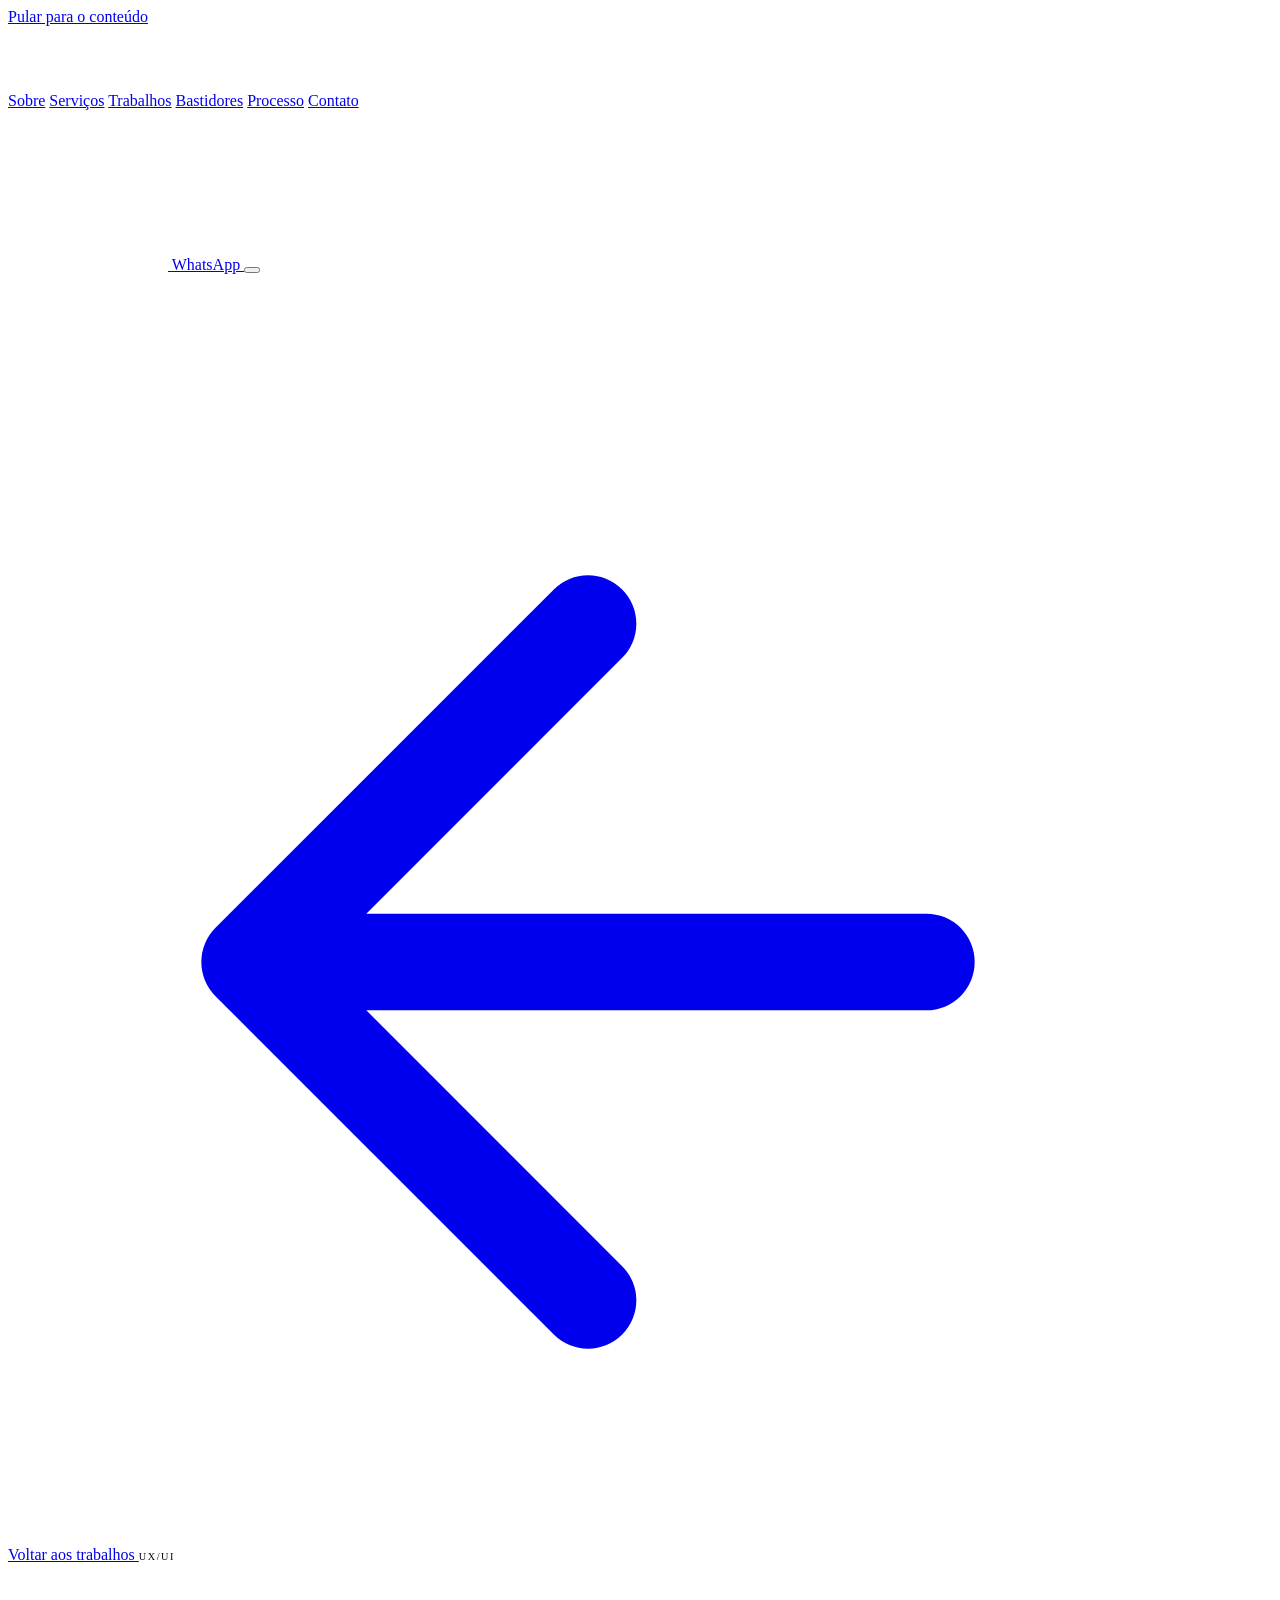
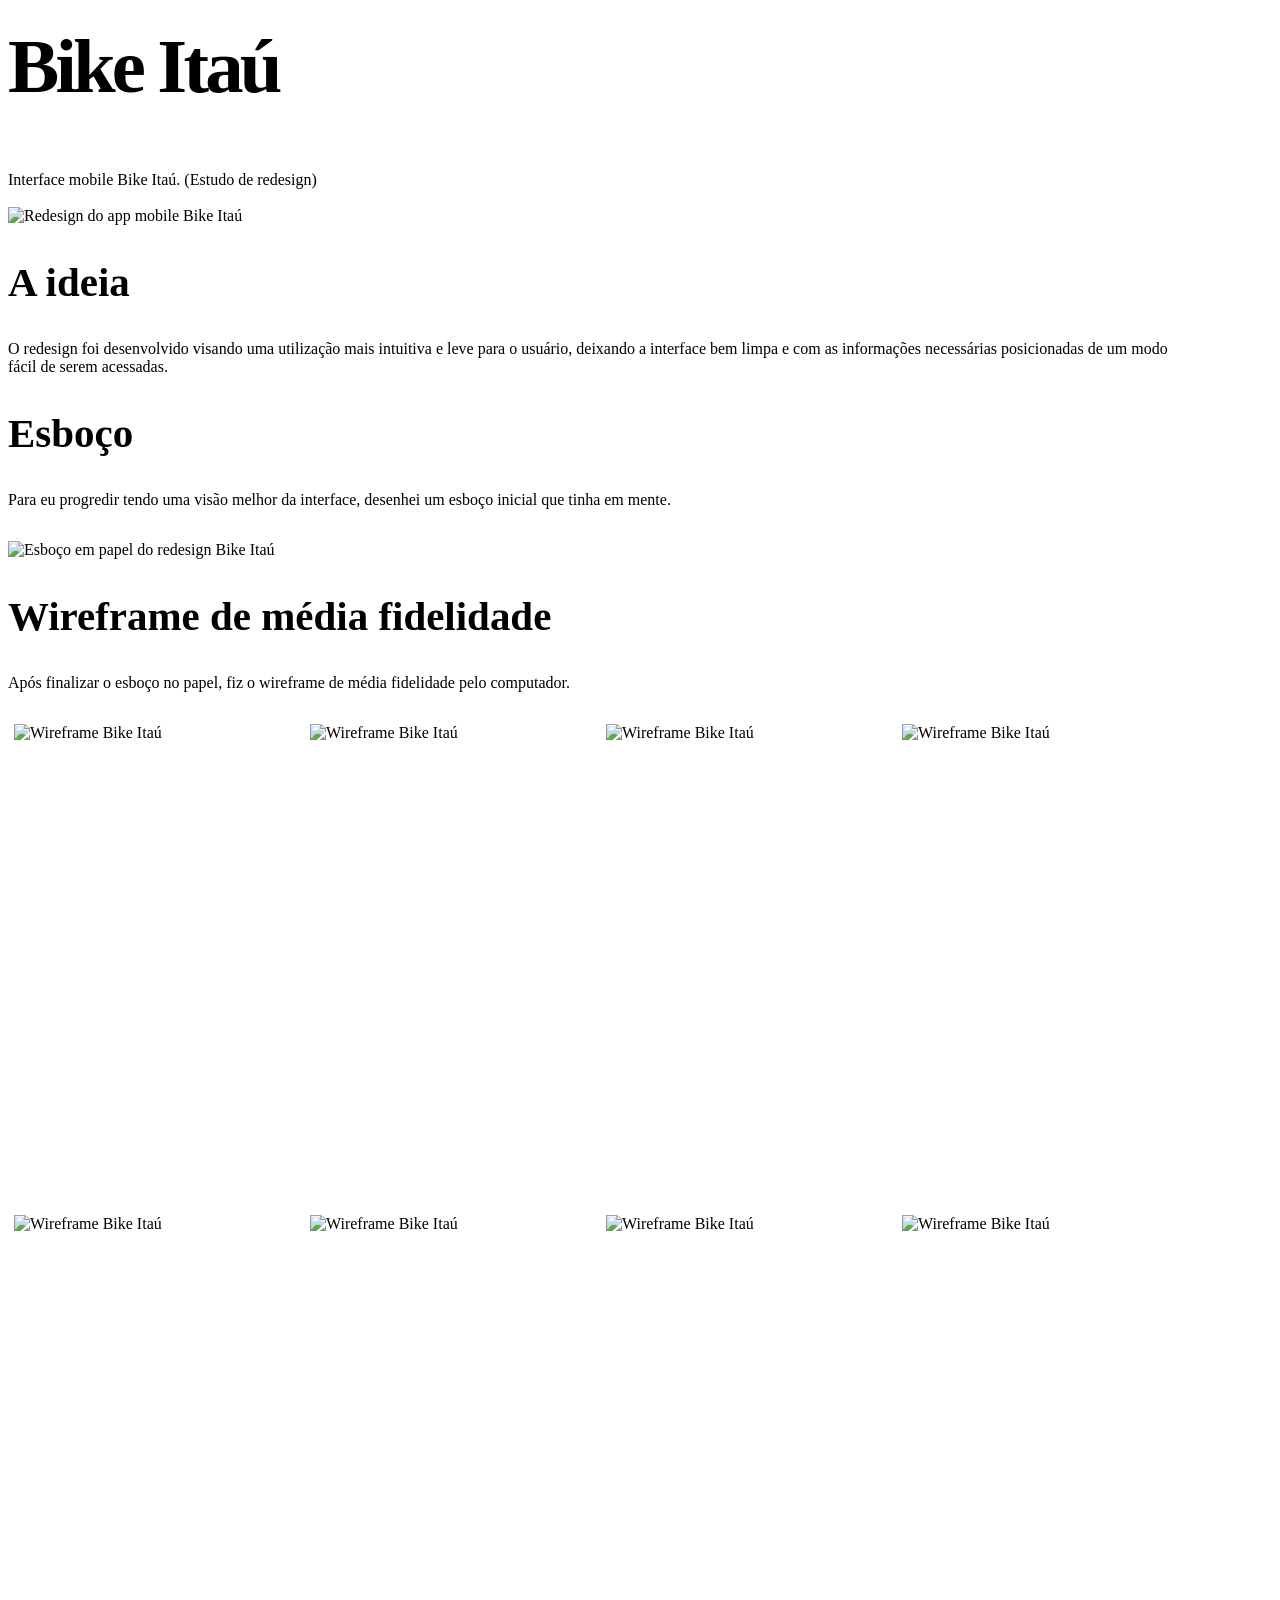
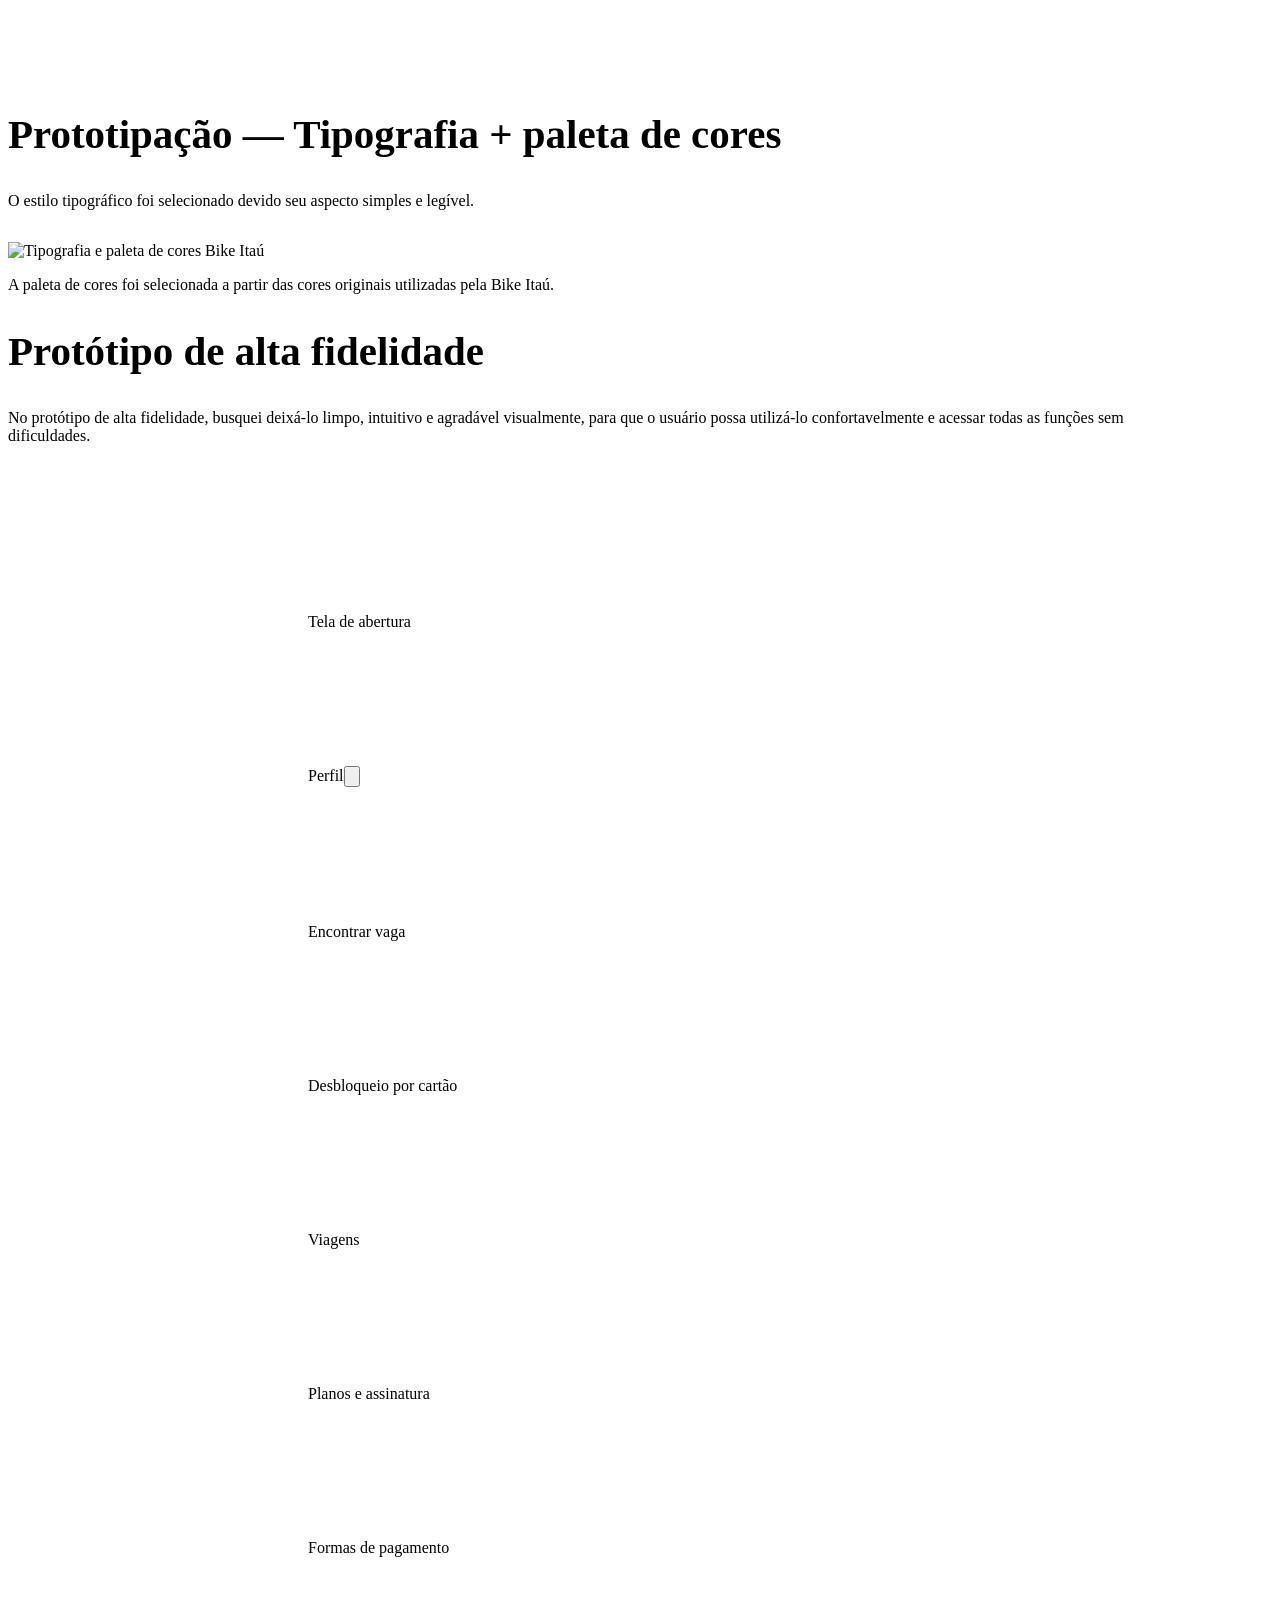
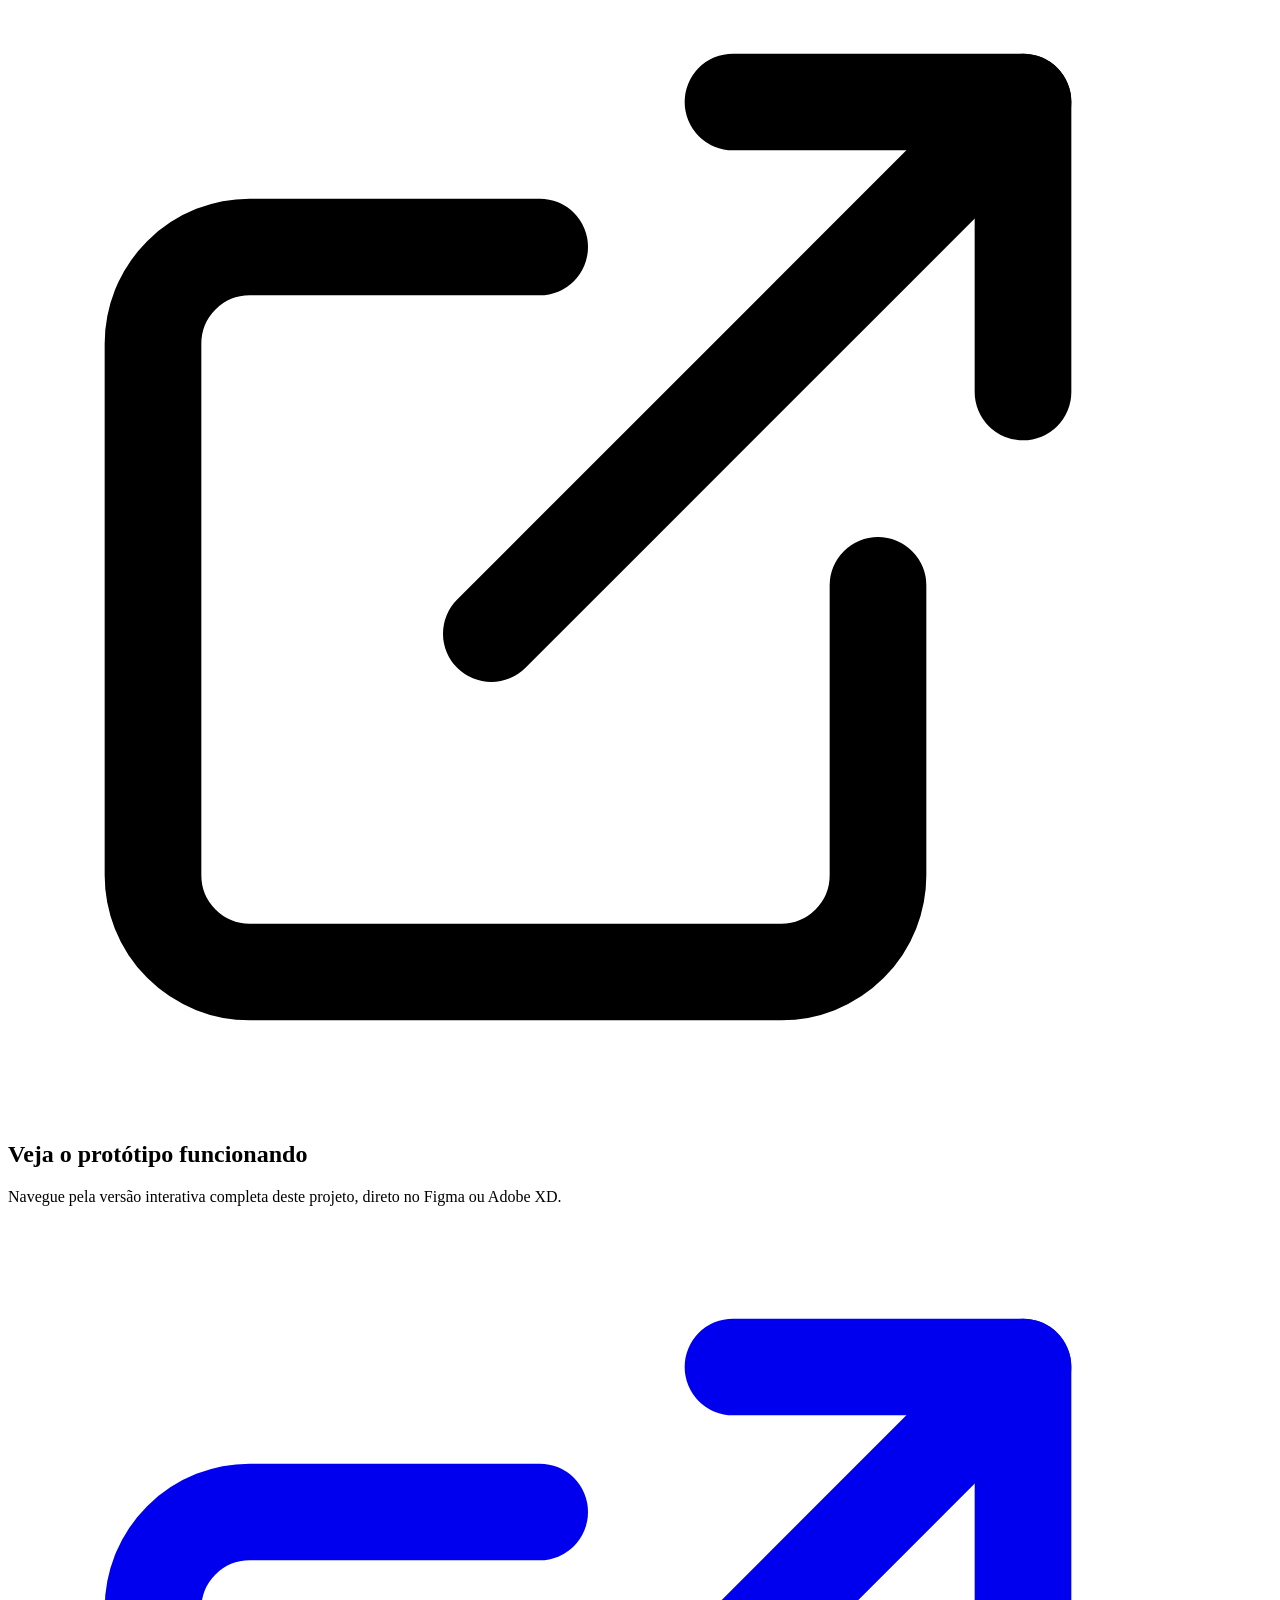
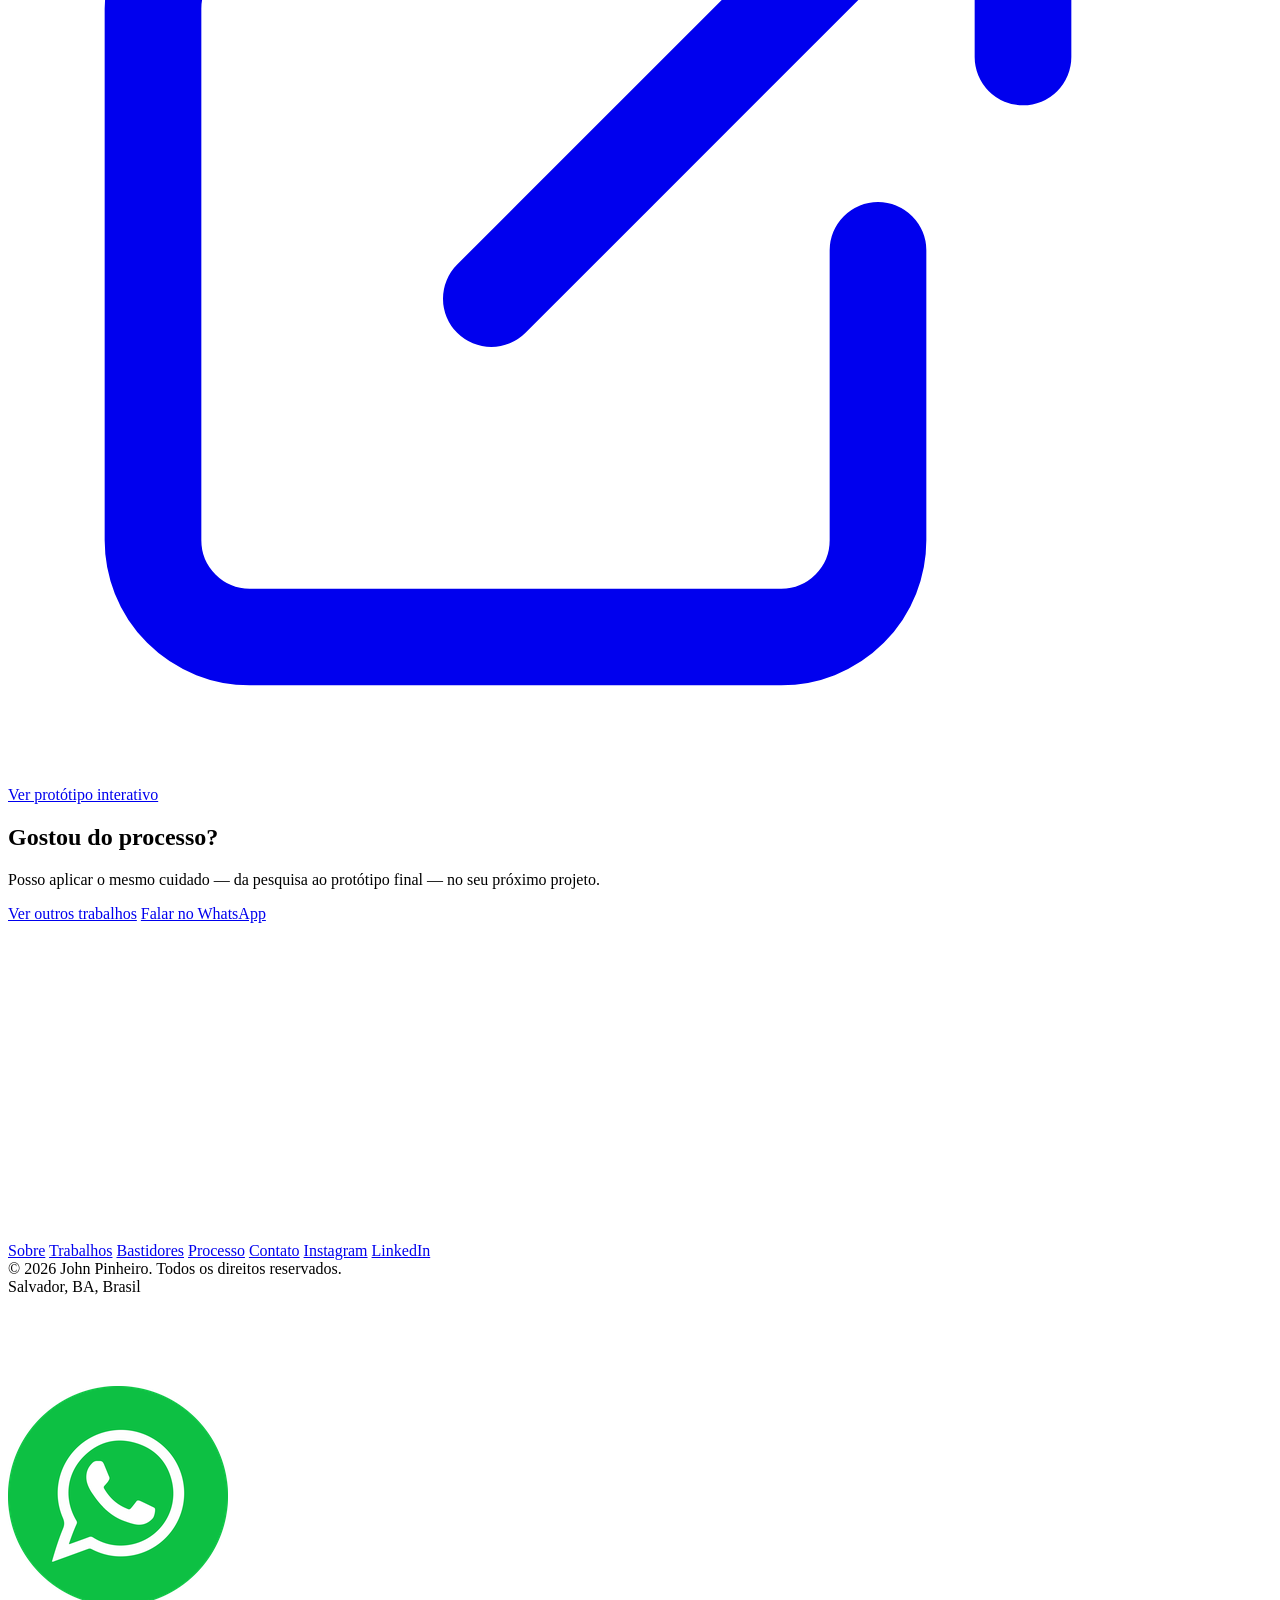
==== projeto-bike-itau.html @ 53f1850d "Add files via upload" ====
<!DOCTYPE html>
<html lang="pt-BR">
<head>
<meta charset="UTF-8">
<meta name="viewport" content="width=device-width, initial-scale=1.0">
<meta name="theme-color" content="#000000">
<meta property="og:type" content="website">
<meta property="og:title" content="Bike Itaú — UX/UI | John Pinheiro">
<meta property="og:description" content="Interface mobile Bike Itaú. (Estudo de redesign)">
<meta property="og:image" content="https://static.wixstatic.com/media/3dc6ee_1e9dd74d102c4e62beee2645c2a3139a~mv2.png/v1/fill/w_640,h_640,al_c,q_90,enc_avif,quality_auto/pfp.png">
<meta property="og:url" content="https://www.johnpinheiro3d.com">
<meta name="twitter:card" content="summary_large_image">
<link rel="icon" type="image/png" href="[data-uri]">
<link rel="preconnect" href="https://fonts.googleapis.com">
<link rel="preconnect" href="https://fonts.gstatic.com" crossorigin>
<link href="https://fonts.googleapis.com/css2?family=Bricolage+Grotesque:opsz,wdth,wght@12..96,75..100,400..800&family=Space+Grotesk:wght@400;500;600;700&family=Instrument+Sans:wght@400..700&display=swap" rel="stylesheet">
<link rel="stylesheet" href="assets/case.css?v=6">
<link rel="stylesheet" href="refinement.css?v=1">
</head>
<body>
<a href="#main" class="skip-link">Pular para o conteúdo</a>

<header class="nav">
  <a href="index.html#inicio" class="nav__logo"><img class="nav__logo-img" src="[data-uri]" alt="John Pinheiro — 3D Designer"></a>
  <nav class="nav__links" aria-label="Navegação principal">
    <a href="index.html#sobre">Sobre</a>
    <a href="index.html#areas">Serviços</a>
    <a href="index.html#trabalhos">Trabalhos</a>
    <a href="index.html#bastidores">Bastidores</a>
<a href="index.html#processo">Processo</a>
    <a href="index.html#contato">Contato</a>
  </nav>
  <a class="nav__cta" href="https://api.whatsapp.com/send?phone=5571992747560" target="_blank" rel="noopener">
    <img class="nav__cta-icon" src="[data-uri]" alt="" aria-hidden="true">
    WhatsApp
  </a>
  <button class="nav__burger" id="burgerBtn" aria-label="Abrir menu" aria-expanded="false" aria-controls="mobileMenu">
    <span></span><span></span><span></span>
  </button>
</header>

<div class="mobile-menu" id="mobileMenu">
  <a href="index.html#sobre">Sobre</a>
  <a href="index.html#areas">Serviços</a>
  <a href="index.html#trabalhos">Trabalhos</a>
  <a href="index.html#bastidores">Bastidores</a>
<a href="index.html#processo">Processo</a>
  <a href="index.html#contato">Contato</a>
  <a class="btn btn--solid" href="https://api.whatsapp.com/send?phone=5571992747560" target="_blank" rel="noopener">Falar no WhatsApp</a>
</div>

<main id="main">
  <section class="case-hero">
    <a href="index.html#trabalhos" class="case-back">
      <svg viewBox="0 0 24 24" fill="none" stroke="currentColor" stroke-width="2" stroke-linecap="round" stroke-linejoin="round"><path d="M19 12H5M12 19l-7-7 7-7"/></svg>
      Voltar aos trabalhos
    </a>
    <span class="work-card__tag case-hero__tag">UX/UI</span>
    <h1>Bike Itaú</h1>
    <p class="case-lead">Interface mobile Bike Itaú. (Estudo de redesign)</p>
  </section>

  <div class="case-cover">
    <img src="https://static.wixstatic.com/media/3dc6ee_deae2dc35204454c85a74a308a6a6218~mv2.png/v1/fill/w_980,h_745,al_c,q_90,usm_0.66_1.00_0.01,enc_avif,quality_auto/download%20(30).png" alt="Redesign do app mobile Bike Itaú" loading="eager">
  </div>

  <section class="case-block">
    <div class="case-block__inner"><h2>A ideia</h2><p>O redesign foi desenvolvido visando uma utilização mais intuitiva e leve para o usuário, deixando a interface bem limpa e com as informações necessárias posicionadas de um modo fácil de serem acessadas.</p></div>
  </section>
  <section class="case-block">
    <div class="case-block__inner"><h2>Esboço</h2><p>Para eu progredir tendo uma visão melhor da interface, desenhei um esboço inicial que tinha em mente.</p></div>
    <div class="case-block__media" style="max-width:560px;"><img src="https://static.wixstatic.com/media/3dc6ee_1e4ad526e4864ce19d0c6b3f49003202~mv2.png/v1/fill/w_980,h_888,al_c,q_90,usm_0.66_1.00_0.01,enc_avif,quality_auto/download%20(31).png" width="980" height="888" alt="Esboço em papel do redesign Bike Itaú" loading="lazy"></div>
  </section>
  <section class="case-block">
    <div class="case-block__inner"><h2>Wireframe de média fidelidade</h2><p>Após finalizar o esboço no papel, fiz o wireframe de média fidelidade pelo computador.</p></div>
    <div class="case-row case-row--portrait case-row--h300"><img src="https://static.wixstatic.com/media/3dc6ee_9406995a30b546caa4fa566e530b64be~mv2.png/v1/fill/w_375,h_667,al_c,q_85,enc_avif,quality_auto/download%20(32).png" width="375" height="667" alt="Wireframe Bike Itaú" loading="lazy"><img src="https://static.wixstatic.com/media/3dc6ee_4c77fd4ec7454978b1827fe544098f0b~mv2.png/v1/fill/w_375,h_667,al_c,q_85,enc_avif,quality_auto/download%20(33).png" width="375" height="667" alt="Wireframe Bike Itaú" loading="lazy"><img src="https://static.wixstatic.com/media/3dc6ee_dcac30dbc8c849ec8eb09b246634b969~mv2.png/v1/fill/w_375,h_667,al_c,q_85,enc_avif,quality_auto/download%20(34).png" width="375" height="667" alt="Wireframe Bike Itaú" loading="lazy"><img src="https://static.wixstatic.com/media/3dc6ee_a6092f99eefd4e7ebf86909dbf32a6cc~mv2.png/v1/fill/w_375,h_667,al_c,q_85,enc_avif,quality_auto/download%20(35).png" width="375" height="667" alt="Wireframe Bike Itaú" loading="lazy"></div>
    <div class="case-row case-row--portrait case-row--h300"><img src="https://static.wixstatic.com/media/3dc6ee_875555e3fc4c401cbda39a458e4483b1~mv2.png/v1/fill/w_375,h_667,al_c,q_85,enc_avif,quality_auto/download%20(36).png" width="375" height="667" alt="Wireframe Bike Itaú" loading="lazy"><img src="https://static.wixstatic.com/media/3dc6ee_3bc86f374be94b5e82257f44fd116883~mv2.png/v1/fill/w_375,h_667,al_c,q_85,enc_avif,quality_auto/download%20(37).png" width="375" height="667" alt="Wireframe Bike Itaú" loading="lazy"><img src="https://static.wixstatic.com/media/3dc6ee_f17f96f4667b497787b6fde532f4bebd~mv2.png/v1/fill/w_375,h_667,al_c,q_85,enc_avif,quality_auto/download%20(38).png" width="375" height="667" alt="Wireframe Bike Itaú" loading="lazy"><img src="https://static.wixstatic.com/media/3dc6ee_6fe43e3ba3b0401bbe645b6611ebef46~mv2.png/v1/fill/w_375,h_667,al_c,q_85,enc_avif,quality_auto/download%20(39).png" width="375" height="667" alt="Wireframe Bike Itaú" loading="lazy"></div>
  </section>
  <section class="case-block">
    <div class="case-block__inner"><h2>Prototipação — Tipografia + paleta de cores</h2><p>O estilo tipográfico foi selecionado devido seu aspecto simples e legível.</p></div>
    <div class="case-block__media" style="max-width:460px;"><img src="https://static.wixstatic.com/media/3dc6ee_a6d5f562fcf3413584764d2af7f02957~mv2.png/v1/fill/w_980,h_1535,al_c,q_90,usm_0.66_1.00_0.01,enc_avif,quality_auto/Grupo%204.png" width="980" height="1535" alt="Tipografia e paleta de cores Bike Itaú" loading="lazy"></div>
    <div class="case-block__inner"><p>A paleta de cores foi selecionada a partir das cores originais utilizadas pela Bike Itaú.</p></div>
  </section>
  <section class="case-block">
    <div class="case-block__inner"><h2>Protótipo de alta fidelidade</h2><p>No protótipo de alta fidelidade, busquei deixá-lo limpo, intuitivo e agradável visualmente, para que o usuário possa utilizá-lo confortavelmente e acessar todas as funções sem dificuldades.</p></div>
    <div class="case-video-grid"><div class="case-video-item case-video-item--portrait"><video autoplay muted loop playsinline preload="none" poster="media/bike-abertura.jpg" aria-label="Tela de abertura"><source src="media/bike-abertura.mp4" type="video/mp4"></video><span class="case-video-label">Tela de abertura</span></div><div class="case-video-item case-video-item--portrait"><video data-som="1" autoplay muted loop playsinline preload="none" poster="media/bike-perfil.jpg" aria-label="Perfil"><source src="media/bike-perfil.mp4" type="video/mp4"></video><span class="case-video-label">Perfil</span></div><div class="case-video-item case-video-item--portrait"><video autoplay muted loop playsinline preload="none" poster="media/bike-vaga.jpg" aria-label="Encontrar vaga"><source src="media/bike-vaga.mp4" type="video/mp4"></video><span class="case-video-label">Encontrar vaga</span></div><div class="case-video-item case-video-item--portrait"><video autoplay muted loop playsinline preload="none" poster="media/bike-cartao.jpg" aria-label="Desbloqueio por cartão"><source src="media/bike-cartao.mp4" type="video/mp4"></video><span class="case-video-label">Desbloqueio por cartão</span></div><div class="case-video-item case-video-item--portrait"><video autoplay muted loop playsinline preload="none" poster="media/bike-viagens.jpg" aria-label="Viagens"><source src="media/bike-viagens.mp4" type="video/mp4"></video><span class="case-video-label">Viagens</span></div><div class="case-video-item case-video-item--portrait"><video autoplay muted loop playsinline preload="none" poster="media/bike-planos.jpg" aria-label="Planos e assinatura"><source src="media/bike-planos.mp4" type="video/mp4"></video><span class="case-video-label">Planos e assinatura</span></div><div class="case-video-item case-video-item--portrait"><video autoplay muted loop playsinline preload="none" poster="media/bike-pagamentos.jpg" aria-label="Formas de pagamento"><source src="media/bike-pagamentos.mp4" type="video/mp4"></video><span class="case-video-label">Formas de pagamento</span></div></div>
  </section>

  <section class="case-proto">
    <div class="case-proto__icon"><svg viewBox="0 0 24 24" fill="none" stroke="currentColor" stroke-width="2" stroke-linecap="round" stroke-linejoin="round"><path d="M18 13v6a2 2 0 0 1-2 2H5a2 2 0 0 1-2-2V8a2 2 0 0 1 2-2h6"/><path d="M15 3h6v6"/><path d="M10 14L21 3"/></svg></div>
    <h2>Veja o protótipo funcionando</h2>
    <p>Navegue pela versão interativa completa deste projeto, direto no Figma ou Adobe XD.</p>
    <div class="case-proto__actions">
      <a href="https://www.figma.com/proto/QrysMi9fBiObQGDfzUCJ4x/Untitled?page-id=0%3A1&node-id=2%3A76&viewport=241%2C48%2C0.29&scaling=min-zoom&starting-point-node-id=2%3A1061" target="_blank" rel="noopener" class="btn btn--solid btn--lg"><svg viewBox="0 0 24 24" fill="none" stroke="currentColor" stroke-width="2" stroke-linecap="round" stroke-linejoin="round"><path d="M18 13v6a2 2 0 0 1-2 2H5a2 2 0 0 1-2-2V8a2 2 0 0 1 2-2h6"/><path d="M15 3h6v6"/><path d="M10 14L21 3"/></svg>Ver protótipo interativo</a>
    </div>
  </section>

  <section class="case-cta">
    <h2>Gostou do processo?</h2>
    <p>Posso aplicar o mesmo cuidado — da pesquisa ao protótipo final — no seu próximo projeto.</p>
    <div class="case-cta__actions">
      <a href="index.html#trabalhos" class="btn btn--outline">Ver outros trabalhos</a>
      <a href="https://api.whatsapp.com/send?phone=5571992747560" target="_blank" rel="noopener" class="btn btn--solid">Falar no WhatsApp</a>
    </div>
  </section>
</main>

<footer class="footer">
  <div class="footer__brand"><img class="footer__brand-logo" src="[data-uri]" alt="John Pinheiro — 3D Designer"></div>
  <nav class="footer__links" aria-label="Navegação do rodapé">
    <a href="index.html#sobre">Sobre</a>
    <a href="index.html#trabalhos">Trabalhos</a>
    <a href="index.html#bastidores">Bastidores</a>
<a href="index.html#processo">Processo</a>
    <a href="index.html#contato">Contato</a>
    <a href="https://www.instagram.com/johnpinheiro3d" target="_blank" rel="noopener">Instagram</a>
    <a href="https://www.linkedin.com/in/j%C3%B4natascorreia" target="_blank" rel="noopener">LinkedIn</a>
  </nav>
  <div class="footer__meta">© 2026 John Pinheiro. Todos os direitos reservados.<br>Salvador, BA, Brasil</div>
</footer>

<a class="wa-float" href="https://api.whatsapp.com/send?phone=5571992747560" target="_blank" rel="noopener" aria-label="Falar no WhatsApp">
  <img class="wa-float-img" src="[data-uri]" alt="WhatsApp">
</a>

<script>
  const burger = document.getElementById('burgerBtn');
  const mobileMenu = document.getElementById('mobileMenu');
  burger.addEventListener('click', () => {
    const isOpen = mobileMenu.classList.toggle('open');
    burger.classList.toggle('open', isOpen);
    burger.setAttribute('aria-expanded', isOpen);
    document.body.style.overflow = isOpen ? 'hidden' : '';
  });
  mobileMenu.querySelectorAll('a').forEach(a => a.addEventListener('click', () => {
    mobileMenu.classList.remove('open');
    burger.classList.remove('open');
    document.body.style.overflow = '';
  }));

  /* toca so o que esta na tela: 22 videos simultaneos derrubam o browser */
  (function(){
    const vids = document.querySelectorAll('.case-video-grid video[autoplay]');
    if (!vids.length || !('IntersectionObserver' in window)) return;
    const io = new IntersectionObserver((entries) => {
      entries.forEach(e => {
        const v = e.target;
        if (e.isIntersecting) { v.play().catch(()=>{}); }
        else if (!v.paused) { v.pause(); }
      });
    }, { rootMargin: '200px 0px' });
    vids.forEach(v => { v.pause(); io.observe(v); });
  })();

  /* som: um clipe por vez. O autoplay obriga o mudo, entao o som
     depende de um clique — e so aparece nos clipes que tem trilha. */
  (function(){
    const ON  = '<svg viewBox="0 0 24 24" fill="none" stroke="currentColor" stroke-width="2" stroke-linecap="round" stroke-linejoin="round"><path d="M11 5 6 9H2v6h4l5 4V5z"/><path d="M15.5 8.5a5 5 0 0 1 0 7"/><path d="M19 5a9 9 0 0 1 0 14"/></svg>';
    const OFF = '<svg viewBox="0 0 24 24" fill="none" stroke="currentColor" stroke-width="2" stroke-linecap="round" stroke-linejoin="round"><path d="M11 5 6 9H2v6h4l5 4V5z"/><path d="m23 9-6 6M17 9l6 6"/></svg>';
    const botoes = [];
    document.querySelectorAll('.case-video-grid video[data-som]').forEach(v => {
      const label = v.closest('.case-video-item')?.querySelector('.case-video-label');
      if (!label) return;
      const b = document.createElement('button');
      b.type = 'button'; b.className = 'case-sound'; b.innerHTML = OFF;
      b.setAttribute('aria-pressed', 'false');
      b.setAttribute('aria-label', 'Ativar o som deste clipe');
      b.addEventListener('click', () => {
        const ligar = v.muted;
        botoes.forEach(({b: ob, v: ov}) => {
          ov.muted = true;
          ob.innerHTML = OFF; ob.setAttribute('aria-pressed','false');
          ob.setAttribute('aria-label','Ativar o som deste clipe');
        });
        if (ligar) {
          v.muted = false;
          v.play().catch(() => { v.muted = true; });
          b.innerHTML = ON; b.setAttribute('aria-pressed','true');
          b.setAttribute('aria-label','Desativar o som deste clipe');
        }
      });
      label.appendChild(b);
      botoes.push({b, v});
    });
  })();
</script>
</body>
</html>
---- refinement.css ----
/* Gallery direction: generous media, quiet chrome, original palette and order. */
:root {
  --pad: clamp(22px, 5vw, 80px);
  --band: clamp(80px, 9vw, 144px);
  --haze: #aaa29c;
  --haze-2: #97908a;
  --line: rgba(237,231,224,.13);
  --line-2: rgba(237,231,224,.24);
  --mono: 'Space Grotesk', 'Segoe UI', sans-serif;
}
html { scrollbar-gutter: stable; }
body { overflow-x: clip; }
main, section, .wrap, .work-card, .case-block, .case-video-item { min-width: 0; }
h1, h2, h3, h4 { font-variation-settings: 'wdth' 100; text-wrap: balance; }
section[id] { scroll-margin-top: 96px; }
.wrap, .footer { max-width: 1440px; }
.nav { min-height: 86px; padding-block: 18px; }
.nav__links { gap: clamp(18px, 2.1vw, 32px); }
.nav__logo-img { height: 44px; }
.btn { min-height: 50px; justify-content: center; }
.eyebrow, .section-head .eyebrow { color: var(--ax-select); font-size: .7rem; letter-spacing: .18em; }
.eyebrow::before { width: 24px; }
.section-head { max-width: 780px; gap: 20px; }
.section-head h2, .about__body h2 { font-size: clamp(2.1rem, 4.2vw, 3.8rem); line-height: 1.07; letter-spacing: -.045em; }
.section-head p:not(.eyebrow) { max-width: 58ch; }
.hero { padding-block: clamp(48px, 6vw, 90px) clamp(72px, 8vw, 120px); }
.hero__inner { grid-template-columns: minmax(0, 1fr) minmax(0, 1.08fr); gap: clamp(32px, 5vw, 80px); }
.hero__copy { gap: 30px; }
.hero__title { font-size: clamp(3.1rem, 6.3vw, 6rem); line-height: .98; letter-spacing: -.055em; }
.hero__sub { font-size: clamp(1rem, 1.25vw, 1.125rem); line-height: 1.75; max-width: 45ch; }
.hero__meta:empty { display: none; }
.hero__floor { opacity: .22; height: 45%; }
.vp { width: 100%; max-width: none; border-color: var(--line); border-radius: 16px; }
.vp__bar { background: #100e10; padding: 12px 16px; }
.vp__stage { background: #000; }
.vp__stage video { object-fit: contain; }
.vp__foot { flex-wrap: wrap; padding: 14px 18px; font-size: .68rem; }
.about__grid { grid-template-columns: minmax(0,.75fr) minmax(0,1.25fr); align-items: center; gap: clamp(40px, 8vw, 120px); }
.about__photo { width: 100%; max-width: 400px; }
.about__photo::before { inset: 10px -10px -10px 10px; border-radius: 12px; background: var(--ax-select); opacity: .45; }
.about__photo::after { display: none; }
.about__photo img { aspect-ratio: 4/5; border-color: var(--line); }
.about__body { gap: 24px; }
.about__body p { max-width: 62ch; }
.about__lead { font-size: 1.25rem; }
.areas__grid { gap: 0; border-top: 1px solid var(--line-2); }
.area { border: 0; border-right: 1px solid var(--line); border-radius: 0; padding: 30px 26px; gap: 16px; min-height: 280px; }
.area:first-child { padding-left: 0; }
.area:last-child { border-right: 0; }
.area h3 { font-size: 1.5rem; letter-spacing: -.035em; }
.area p { line-height: 1.7; }
.area__go { margin-top: auto; padding-top: 12px; color: var(--ax-select); }
.area:hover { transform: none; background: rgba(194,102,255,.035); }
.work__head { gap: 32px; }
.work__filters { gap: 8px; }
.filter-pill { min-height: 44px; padding: 10px 16px; }
.filter-pill.active, .filter-pill[data-filter="all"].active { background: var(--ax-select); border-color: var(--ax-select); color: #171013; }
.filter-pill.active::before { background: #171013; box-shadow: none; }
.work__note { margin-top: 28px; max-width: 76ch; }
.work__grid { grid-template-columns: repeat(6, minmax(0,1fr)); gap: 42px 24px; margin-top: 40px; }
.work-card { grid-column: span 2; border-radius: 0; overflow: visible; background: transparent; }
.work-card__img { width: 100%; border-radius: 10px; background: #0c0b0c; border: 1px solid var(--line); aspect-ratio: 1; }
.work-card__img img { object-fit: contain; }
.work-card[data-cat="3d"] .work-card__img { aspect-ratio: 4/5; background: #000; }
.work-card:nth-child(-n+2) { grid-column: span 3; }
.work-card:nth-child(-n+2) .work-card__img { aspect-ratio: 4/3; }
.work-card[data-cat="uxui"], .work-card[data-cat="identidade"] { grid-column: span 3; }
.work-card[data-cat="uxui"] .work-card__img { aspect-ratio: 16/10; }
.work-card[data-cat="uxui"]:nth-child(10) { grid-column: span 6; }
.work-card[data-cat="uxui"]:nth-child(10) .work-card__img { aspect-ratio: 2/1; }
.work-card[data-cat="identidade"] .work-card__img { aspect-ratio: 3/2; }
.work-card__body { position: relative; padding: 18px 36px 0 0; gap: 8px; }
.work-card__body::after { content: '↗'; position: absolute; right: 3px; top: 22px; color: var(--haze-2); font-size: 1.35rem; transition: color .2s; }
.work-card__body h3 { font-size: clamp(1.1rem, 1.6vw, 1.4rem); line-height: 1.2; font-weight: 600; letter-spacing: -.025em; }
.work-card__tag { font-size: .64rem; letter-spacing: .15em; }
.work-card:hover .work-card__img img { transform: scale(1.015); }
.work-card:hover .work-card__body::after { color: var(--ax-select); }
.work-card:focus-visible { outline-offset: 7px; }
.work-card .tick { display: none; }
.reels__grid { gap: 28px; }
.reel { border: 0; border-radius: 0; overflow: visible; }
.reel__stage { overflow: hidden; border-radius: 10px; border: 1px solid var(--line); }
.reel__stage img, .reel__stage video { object-fit: contain; }
.reel__body { padding: 20px 0 0; gap: 12px; }
.reel__body h3 { font-size: 1.3rem; font-weight: 600; }
.reel__body p { line-height: 1.65; }
.process-item { grid-template-columns: 72px 1fr; padding-block: 26px; }
.process-item h3 { font-size: 1.4rem; font-weight: 600; margin-bottom: 8px; }
.contact__inner h2 { font-size: clamp(2.6rem,6.5vw,5.8rem); max-width: 13ch; line-height: 1.03; }
.contact__grid { border-radius: 0; border-block: 1px solid var(--line); background: transparent; gap: 24px; }
.contact__item { padding: 26px 0; }
.footer { padding-bottom: 90px; }
.wa-float { width: 48px; height: 48px; right: 18px; bottom: 18px; }
/* Only the overlay scrolls if its content actually needs more vertical space. */
.lightbox { padding: clamp(12px,3vw,36px); overscroll-behavior: contain; }
.lightbox.open { align-items: flex-start; }
.lb { margin-block: auto; flex-shrink: 0; max-width: 1200px; border-radius: 14px; }
.lb__head { padding: 22px 26px; }
.lb__head > div { min-width: 0; }
.lb__close { width: 44px; height: 44px; }
.lb__stage { min-height: 0; height: clamp(220px,55dvh,680px); padding: 12px 62px; }
.lb__stage img, .lb__stage video { width: auto; height: auto; max-width: 100%; max-height: 100%; object-fit: contain; }
.lb__foot { align-items: flex-start; padding: 16px 22px; gap: 20px; }
.lb__thumbs { flex: 1; min-width: 0; display: flex; flex-wrap: wrap; overflow: visible; gap: 8px; padding: 0; }
.lb__thumbs button { width: 44px; height: 44px; }
.lb__thumbs img { object-fit: contain; }
.lb__counter { padding-top: 12px; }
/* Case studies: preserve every image in document order, without filmstrip scroll. */
.case-hero { max-width: 1160px; padding-top: clamp(48px,7vw,100px); gap: 22px; }
.case-hero h1 { font-size: clamp(2.7rem,6vw,5.6rem); line-height: 1.04; letter-spacing: -.05em; }
.case-cover { max-width: 1440px; margin-top: 18px; }
.case-block { max-width: 1160px; }
.case-block__inner { margin-bottom: 32px; }
.case-block__inner h2 { font-size: clamp(1.8rem,3.2vw,2.8rem); line-height: 1.15; }
.case-row { display: grid; grid-template-columns: repeat(auto-fit,minmax(min(100%,220px),1fr)); gap: 24px; align-items: start; overflow: visible; padding: 0; margin-bottom: 28px; }
.case-row img { width: 100%; max-width: 100%; height: auto; object-fit: contain; }
.case-row--portrait { grid-template-columns: repeat(auto-fit,minmax(min(100%,140px),1fr)); }
.case-row--portrait img { max-width: 260px; justify-self: center; }
.case-video-grid { grid-template-columns: repeat(auto-fit,minmax(min(100%,210px),1fr)); gap: 24px; }
.case-video-item video, .case-video-item--ondemand .case-video-stage video, .case-video-item--ondemand .case-video-stage img { object-fit: contain; }
.case-video-item video { height: auto; aspect-ratio: auto; max-height: 650px; }
.case-video-item--wide video { aspect-ratio: 16/9; }
.case-video-grid:has(> .case-video-item:only-child:not(.case-video-item--wide):not(.case-video-item--ondemand)) { grid-template-columns: minmax(0,320px); }
.case-proto, .case-cta { max-width: 1160px; }
.ia__scroll { overflow: visible; padding: 12px 0; }
.ia__inner { min-width: 0; }
.ia__branches { grid-template-columns: repeat(3,minmax(0,1fr)); gap: 28px 20px; }
.ia__branches::before, .ia__branches::after, .ia-branch::before { display: none; }
.ia-branch { border-top: 1px solid var(--line); padding-top: 18px; min-width: 0; }
.ia-node { font-size: .7rem; padding-inline: 12px; }
.mobile-menu { visibility: hidden; overflow-y: auto; }
.mobile-menu.open { visibility: visible; }
@media (min-width:901px) {
  .mobile-menu { display: none; }
}
@media (max-width:1100px) {
  .area:nth-child(2) { border-right: 0; }
  .area:nth-child(n+3) { border-top: 1px solid var(--line); }
  .areas__grid { grid-template-columns: repeat(2,minmax(0,1fr)); }
  .area:nth-child(3) { padding-left: 0; }
  .reels__grid { grid-template-columns: repeat(2,minmax(0,1fr)); }
  .reel:first-child { grid-column: 1/-1; }
}
@media (max-width:900px) {
  .nav { min-height: 76px; padding-block: 14px; }
  .hero__inner { grid-template-columns: 1fr; gap: 42px; }
  .hero__title { max-width: 12ch; font-size: clamp(3.4rem,9vw,5.5rem); }
  .hero__sub { max-width: 58ch; }
  .vp { max-width: 620px; justify-self: center; }
  .about__grid { grid-template-columns: minmax(0,.8fr) minmax(0,1.2fr); gap: 36px; }
  .about__body h2 { font-size: 2.4rem; }
  .work__grid { grid-template-columns: repeat(2,minmax(0,1fr)); gap: 32px 20px; }
  .work-card, .work-card:nth-child(-n+2), .work-card[data-cat="uxui"], .work-card[data-cat="identidade"], .work-card[data-cat="uxui"]:nth-child(10) { grid-column: auto; }
  .work-card[data-cat="uxui"]:nth-child(10) .work-card__img { aspect-ratio: 16/10; }
}
@media (max-width:600px) {
  .hero__copy { gap: 24px; }
  .hero__title { font-size: clamp(3rem,12vw,4.5rem); }
  .hero__actions { width: 100%; gap: 10px; }
  .hero__actions .btn { padding: 13px 19px; font-size: .9rem; }
  .vp__bar { padding: 8px 10px; gap: 4px; }
  .vp__mode { font-size: .58rem; padding: 5px 6px; }
  .vp__foot { padding: 12px; gap: 5px 10px; }
  .about__grid { grid-template-columns: 1fr; gap: 48px; }
  .about__photo { max-width: 320px; width: calc(100% - 10px); }
  .about__body h2 { font-size: clamp(2.1rem,8vw,2.8rem); }
  .areas__grid { grid-template-columns: 1fr; }
  .area, .area:first-child, .area:nth-child(3) { padding: 28px 0; border-right: 0; border-bottom: 1px solid var(--line); border-top: 0; min-height: 0; }
  .area__go { padding-top: 6px; }
  .work__grid { grid-template-columns: minmax(0,1fr); gap: 36px; }
  .work-card[data-cat="3d"] .work-card__img { aspect-ratio: 1; }
  .work-card[data-cat="uxui"] .work-card__img { aspect-ratio: 4/3; }
  .work-card__body h3 { font-size: 1.25rem; }
  .reels__grid { grid-template-columns: 1fr; gap: 38px; }
  .reel:first-child { grid-column: auto; }
  .process-item { grid-template-columns: 1fr; gap: 8px; }
  .contact__grid { gap: 0; }
  .contact__item { padding: 20px 0; }
  .lb__head { flex-direction: row; padding: 18px 16px; gap: 12px; }
  .lb__head h3 { font-size: 1.25rem; }
  .lb__stage { height: 42dvh; min-height: 210px; padding: 8px 42px; }
  .lb__nav { width: 36px; height: 36px; }
  .lb__nav--prev { left: 4px; } .lb__nav--next { right: 4px; }
  .lb__foot { padding: 14px 12px; gap: 10px; }
  .lb__thumbs { gap: 6px; }
  .case-row { grid-template-columns: 1fr; gap: 20px; }
  .case-row--portrait { grid-template-columns: repeat(2,minmax(0,1fr)); }
  .case-video-grid { grid-template-columns: repeat(2,minmax(0,1fr)); gap: 14px; }
  .case-video-label { font-size: .68rem; padding: 10px; flex-wrap: wrap; }
  .ia__branches { grid-template-columns: repeat(2,minmax(0,1fr)); gap: 24px 14px; }
}
@media (max-width:360px) {
  .hero__actions .btn { width: 100%; }
  .ia__branches { grid-template-columns: 1fr; }
}
@media (max-height:650px) {
  .mobile-menu { justify-content: flex-start; padding-top: 90px; }
  .mobile-menu a:not(.btn) { font-size: 1.35rem; padding-block: 4px; }
}
@media (prefers-reduced-motion: reduce) {
  .work-card:hover .work-card__img img { transform: none; }
}
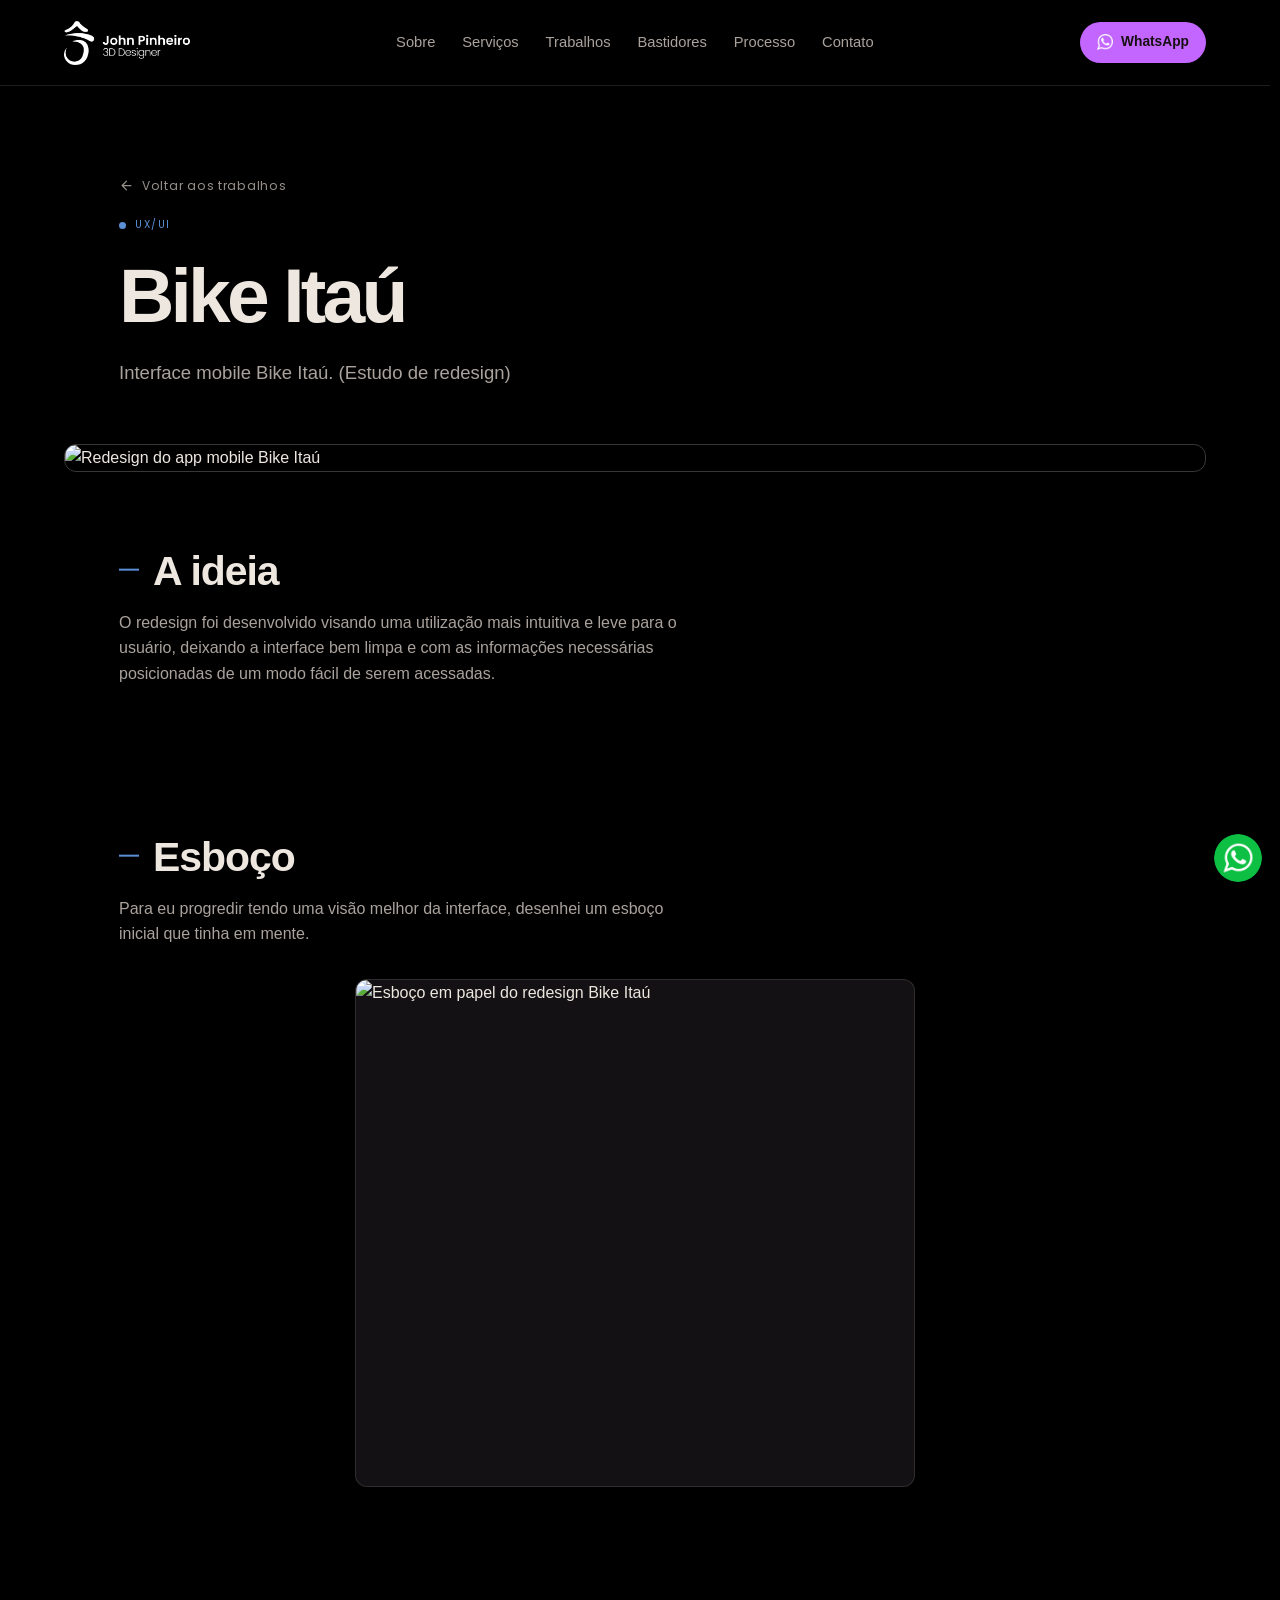
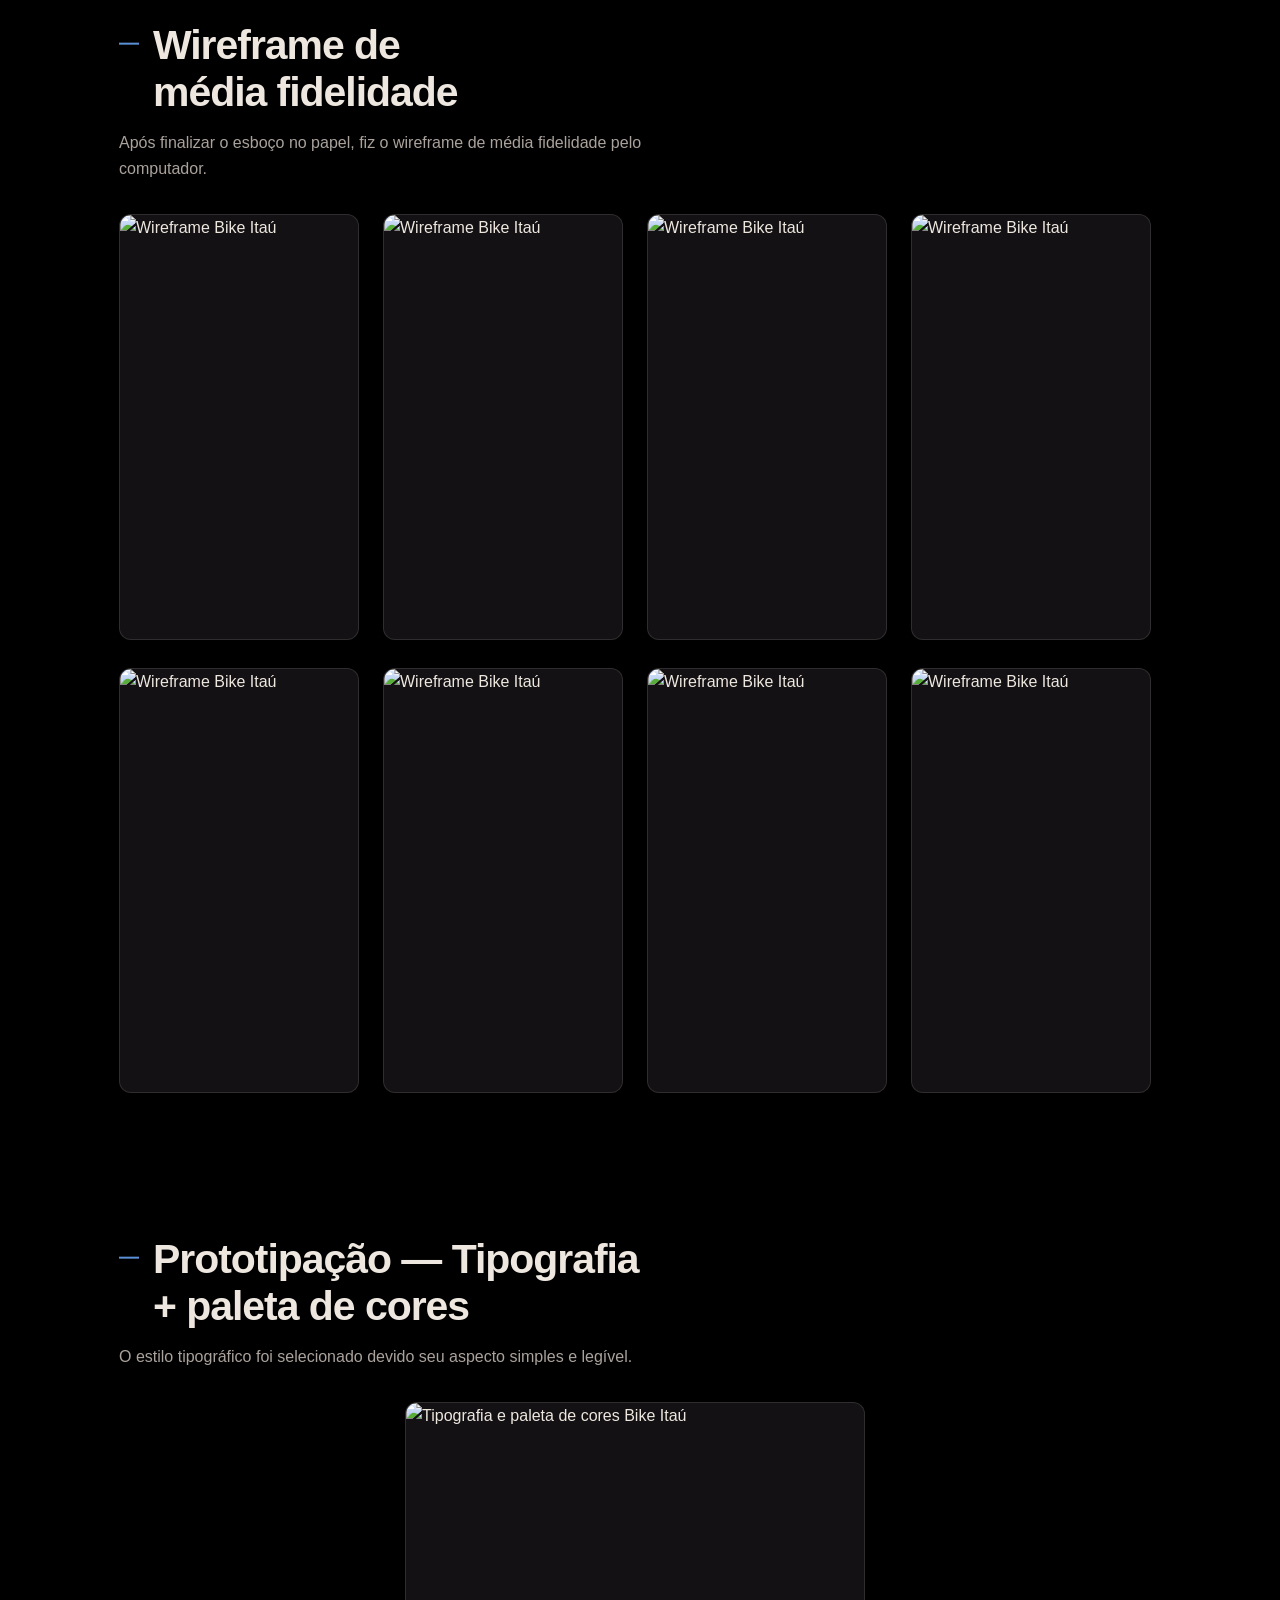
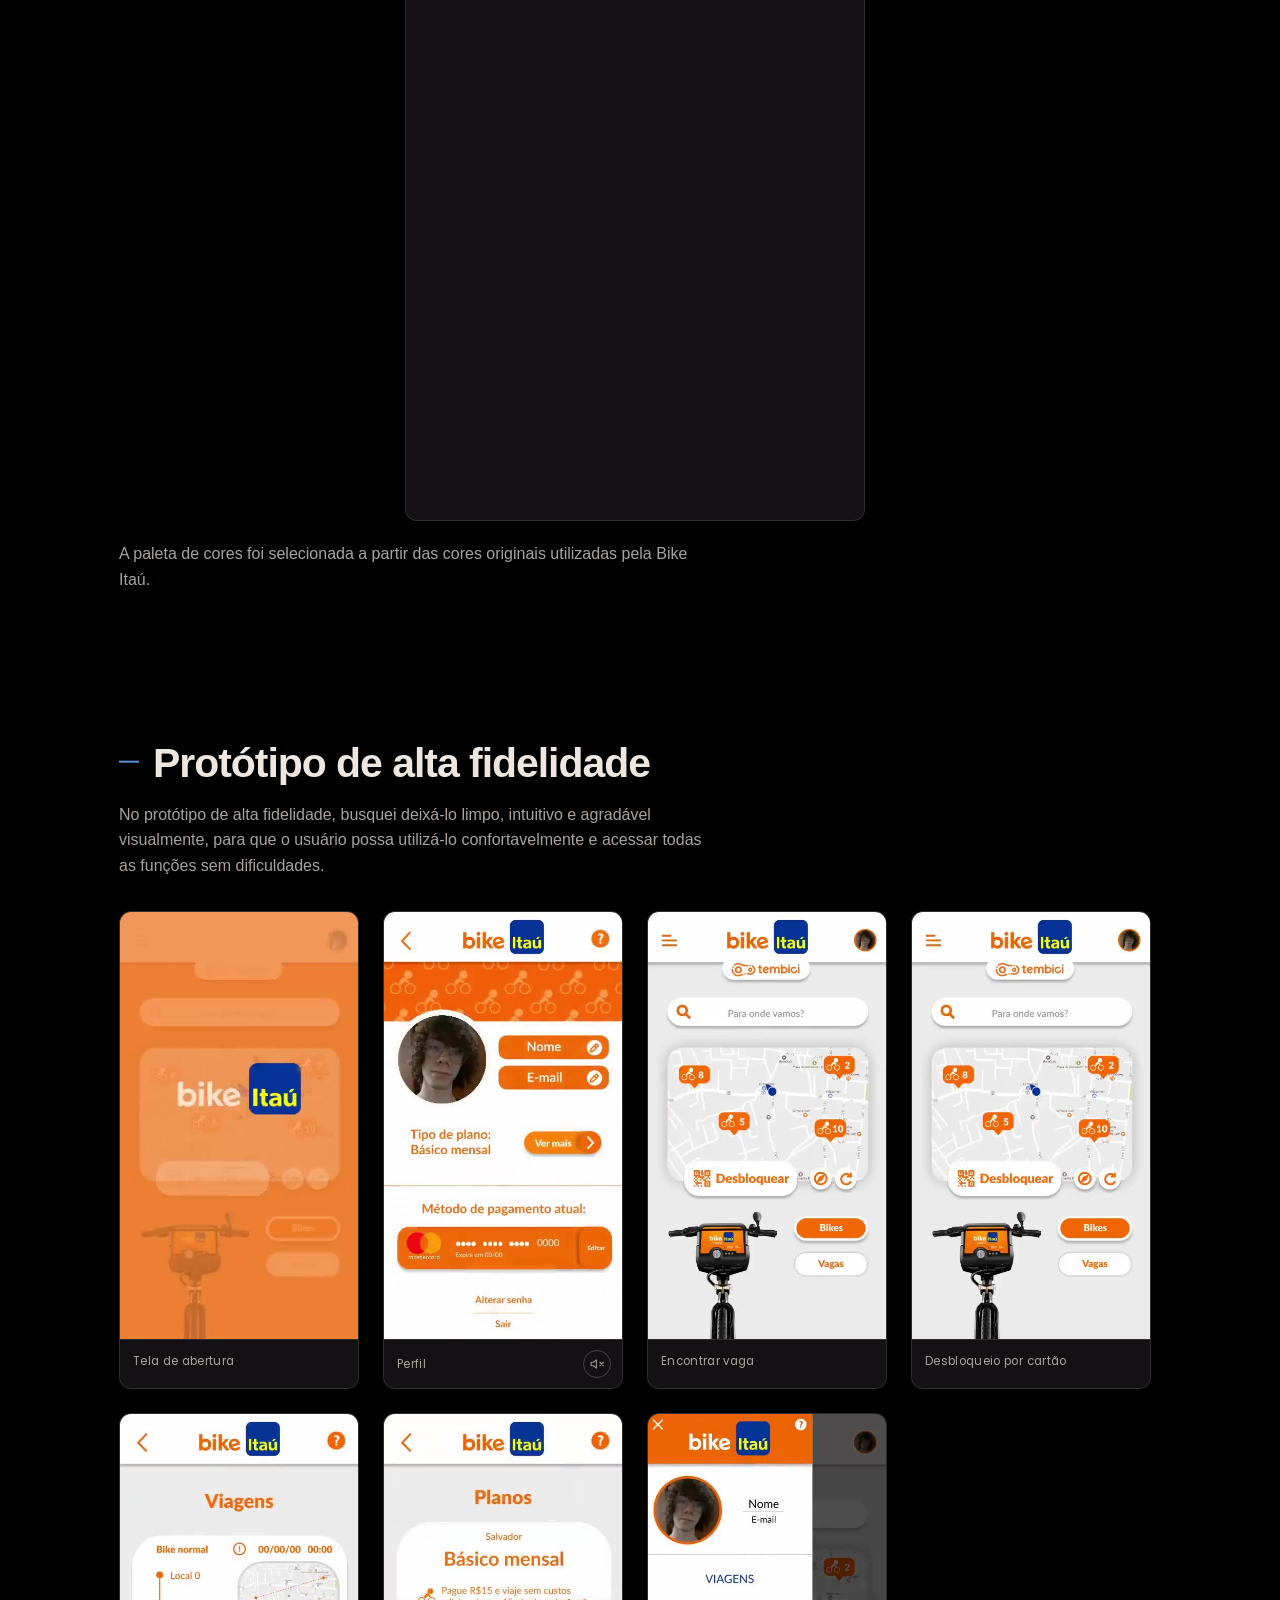
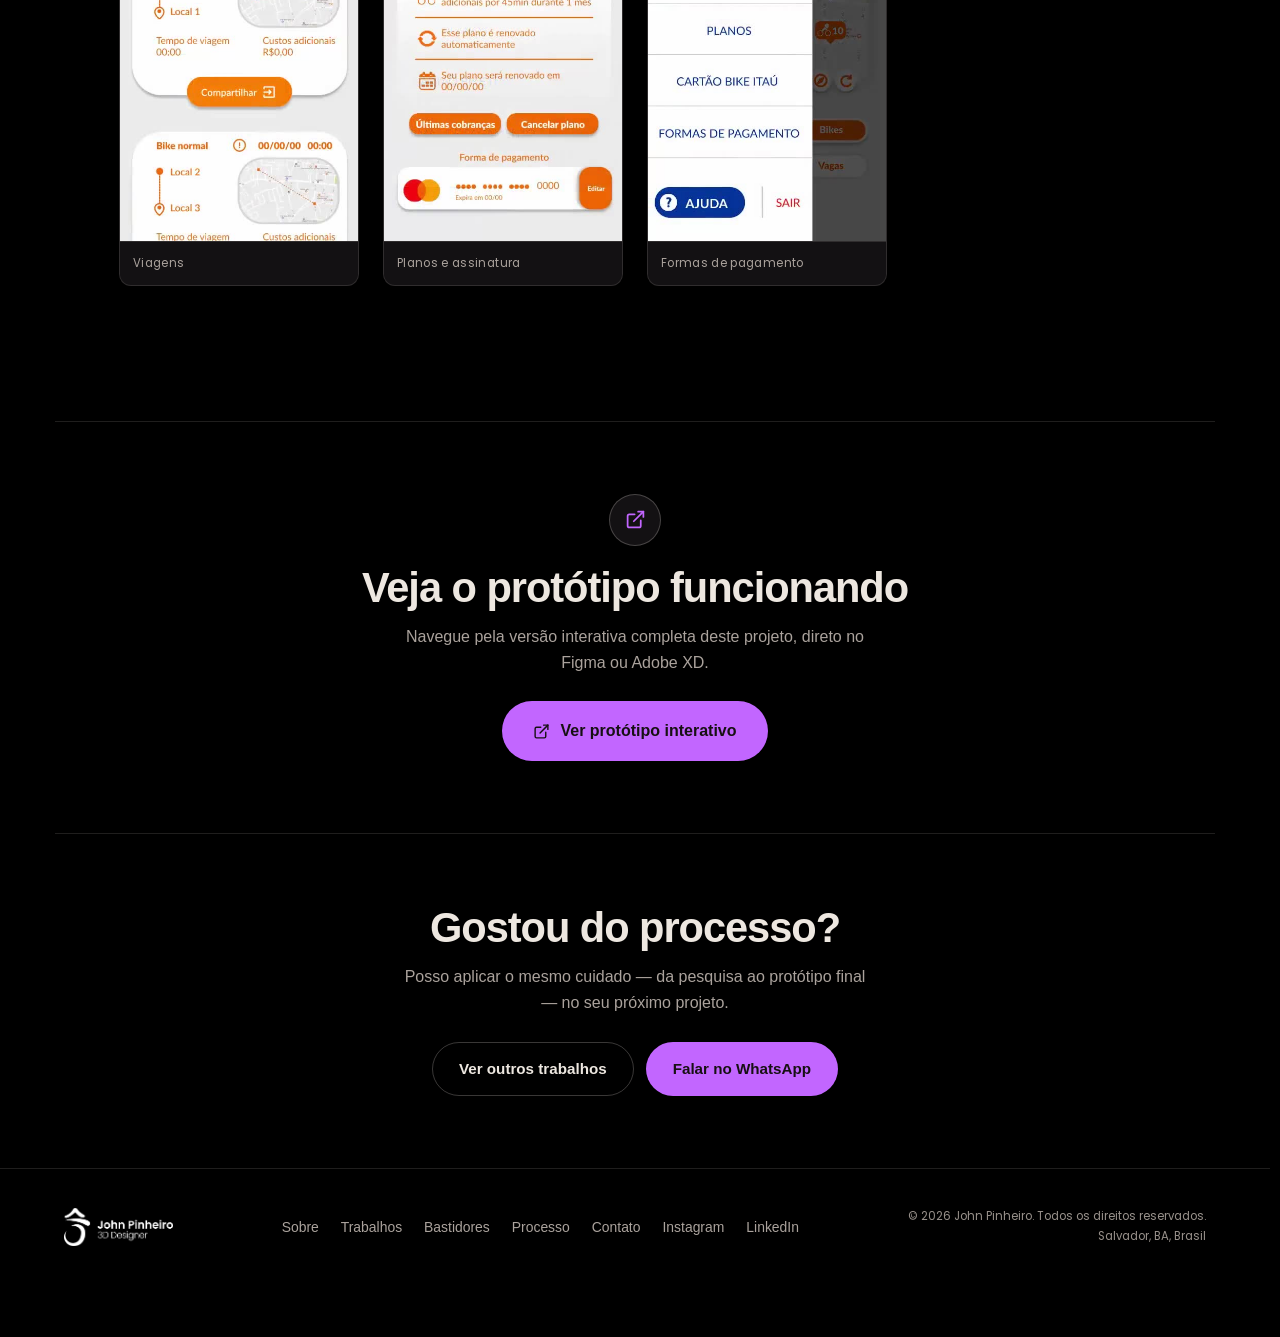
==== commit 27bf2048: "Att" ====
--- a/projeto-bike-itau.html
+++ b/projeto-bike-itau.html
@@ -13,9 +13,9 @@
 <link rel="icon" type="image/png" href="[data-uri]">
 <link rel="preconnect" href="https://fonts.googleapis.com">
 <link rel="preconnect" href="https://fonts.gstatic.com" crossorigin>
-<link href="https://fonts.googleapis.com/css2?family=Bricolage+Grotesque:opsz,wdth,wght@12..96,75..100,400..800&family=Space+Grotesk:wght@400;500;600;700&family=Instrument+Sans:wght@400..700&display=swap" rel="stylesheet">
+<link href="https://fonts.googleapis.com/css2?family=Poppins:ital,wght@0,400;0,500;0,600;0,700;0,800;1,400;1,500;1,600;1,700;1,800&amp;display=swap" rel="stylesheet">
 <link rel="stylesheet" href="assets/case.css?v=6">
-<link rel="stylesheet" href="refinement.css?v=1">
+<link rel="stylesheet" href="refinement.css?v=4">
 </head>
 <body>
 <a href="#main" class="skip-link">Pular para o conteúdo</a>
--- a/assets/case.css
+++ b/assets/case.css
@@ -0,0 +1,395 @@
+/* ============================================================
+   John Pinheiro — folha de estilo dos cases
+   Mesmo sistema "viewport" da home: fundo cinza-azulado,
+   cores dos eixos como taxonomia, mono para dados tecnicos.
+   ============================================================ */
+:root{
+  --void:#000000;
+  --plane:#131113;
+  --plane-2:#1C191B;
+  --plane-3:#2A252A;
+  --chalk:#EDE7E0;
+  --haze:#9C948D;
+  --haze-2:#6F6A65;
+  --line:rgba(237,231,224,.17);
+  --line-2:rgba(237,231,224,.32);
+
+  --ax-select:#C266FF;
+  --ax-z:#5B8FD6;
+  --ax-x:#DB5C5C;
+  --ax-y:#93BE55;
+  --ax:var(--ax-z);          /* todos os cases sao UX/UI */
+
+  --display:'Bricolage Grotesque','Segoe UI',sans-serif;
+  --body:'Instrument Sans','Segoe UI',sans-serif;
+  --mono:'Space Grotesk','Segoe UI',sans-serif;   /* face utilitaria: rotulos, dados, legendas */
+
+  --r-s:6px; --r-m:12px; --r-l:20px; --pill:999px;
+  --ease:cubic-bezier(.22,.8,.32,1);
+  --pad:clamp(20px,5vw,56px);
+  --band:clamp(60px,7vw,104px);
+}
+
+*,*::before,*::after{box-sizing:border-box;}
+html{scroll-behavior:smooth;scrollbar-width:thin;scrollbar-color:var(--plane-3) var(--void);}
+::-webkit-scrollbar{width:11px;height:11px;}
+::-webkit-scrollbar-track{background:var(--void);}
+::-webkit-scrollbar-thumb{background:var(--plane-3);border-radius:99px;border:3px solid var(--void);}
+::-webkit-scrollbar-thumb:hover{background:#3A343A;}
+
+body{
+  margin:0;background:var(--void);color:var(--chalk);
+  font-family:var(--body);font-size:16px;line-height:1.62;
+  -webkit-font-smoothing:antialiased;overflow-x:hidden;
+}
+img{max-width:100%;display:block;height:auto;}
+/* height:auto e obrigatorio: os <img> trazem width/height do HTML como
+   dica de apresentacao. Definir so a largura no CSS deixa a altura presa
+   no valor do atributo e a imagem estica. */
+video{display:block;}
+[hidden]{display:none !important;}
+a{color:inherit;text-decoration:none;}
+p{margin:0;}
+button{font:inherit;color:inherit;}
+h1,h2,h3,h4{
+  font-family:var(--display);margin:0;font-weight:800;
+  font-variation-settings:'wdth' 100;letter-spacing:-.025em;line-height:1.05;
+}
+@media (prefers-reduced-motion: reduce){
+  html{scroll-behavior:auto;}
+  *{animation-duration:.01ms !important;animation-iteration-count:1 !important;transition-duration:.01ms !important;}
+}
+a:focus-visible,button:focus-visible{outline:2px solid var(--ax-select);outline-offset:3px;border-radius:4px;}
+.skip-link{
+  position:absolute;left:-999px;top:auto;z-index:1000;
+  background:var(--ax-select);color:#171013;padding:12px 20px;
+  border-radius:0 0 8px 0;font-weight:700;
+}
+.skip-link:focus{left:0;top:0;}
+
+.btn{
+  display:inline-flex;align-items:center;gap:10px;
+  padding:14px 26px;border-radius:var(--pill);
+  font-weight:600;font-size:.95rem;border:1px solid transparent;cursor:pointer;
+  transition:background .2s var(--ease),border-color .2s var(--ease);
+}
+.btn--solid{background:var(--ax-select);color:#171013;}
+.btn--solid:hover{background:#D480FF;}
+.btn--outline{border-color:var(--line-2);color:var(--chalk);}
+.btn--outline:hover{border-color:var(--chalk);background:rgba(237,231,224,.05);}
+.btn--lg{padding:16px 30px;font-size:1rem;}
+.btn svg{width:17px;height:17px;flex:none;}
+
+/* ---------- nav ---------- */
+.nav{
+  position:sticky;top:0;z-index:110;
+  display:flex;align-items:center;justify-content:space-between;gap:24px;
+  padding:14px var(--pad);
+  background:rgba(0,0,0,.78);
+  backdrop-filter:blur(16px);-webkit-backdrop-filter:blur(16px);
+  border-bottom:1px solid var(--line);
+}
+.nav__logo-img{height:42px;width:auto;}
+.nav__links{display:flex;gap:30px;}
+.nav__links a{font-size:.92rem;color:var(--haze);transition:color .2s var(--ease);}
+.nav__links a:hover{color:var(--chalk);}
+.nav__cta{
+  display:inline-flex;align-items:center;gap:8px;padding:9px 17px;border-radius:var(--pill);
+  background:var(--ax-select);color:#171013;font-weight:600;font-size:.86rem;
+  transition:background .2s var(--ease);
+}
+.nav__cta:hover{background:#D480FF;}
+.nav__cta-icon{width:16px;height:16px;}
+.nav__burger{display:none;flex-direction:column;gap:5px;background:none;border:none;cursor:pointer;padding:8px;z-index:110;}
+.nav__burger span{width:22px;height:2px;background:var(--chalk);transition:transform .25s var(--ease),opacity .2s var(--ease);}
+.nav__burger.open span:nth-child(1){transform:translateY(7px) rotate(45deg);}
+.nav__burger.open span:nth-child(2){opacity:0;}
+.nav__burger.open span:nth-child(3){transform:translateY(-7px) rotate(-45deg);}
+.mobile-menu{
+  position:fixed;inset:0;z-index:105;background:var(--void);
+  display:flex;flex-direction:column;align-items:flex-start;justify-content:center;gap:8px;
+  padding:40px clamp(20px,8vw,64px);
+  transform:translateY(-100%);transition:transform .35s var(--ease);
+}
+.mobile-menu.open{transform:translateY(0);}
+.mobile-menu a:not(.btn){font-family:var(--display);font-size:2rem;font-weight:700;letter-spacing:-.03em;padding-block:10px;}
+.mobile-menu .btn{margin-top:22px;}
+
+/* ---------- capa do case ---------- */
+.case-hero{
+  max-width:1000px;margin:0 auto;
+  padding:clamp(40px,6vw,72px) var(--pad) clamp(26px,3vw,38px);
+  display:flex;flex-direction:column;align-items:flex-start;gap:16px;
+}
+.case-back{
+  display:inline-flex;align-items:center;gap:8px;
+  font-family:var(--mono);font-size:.76rem;letter-spacing:.06em;color:var(--haze-2);
+  transition:color .2s var(--ease);
+}
+.case-back:hover{color:var(--chalk);}
+.case-back svg{width:15px;height:15px;}
+.case-hero__tag{
+  font-family:var(--mono);font-size:.7rem;letter-spacing:.14em;text-transform:uppercase;
+  color:var(--ax);display:flex;align-items:center;gap:9px;
+}
+.case-hero__tag::before{content:"";width:7px;height:7px;border-radius:50%;background:var(--ax);}
+.case-hero h1{font-size:clamp(2.3rem,5.6vw,4.2rem);letter-spacing:-.035em;line-height:.97;}
+.case-lead{color:var(--haze);font-size:clamp(1.02rem,1.5vw,1.16rem);max-width:60ch;}
+
+.case-cover{
+  max-width:1180px;margin:0 auto clamp(48px,6vw,80px);padding-inline:var(--pad);
+}
+.case-cover img{
+  width:100%;border-radius:var(--r-m);border:1px solid var(--line-2);
+  box-shadow:0 30px 70px -34px rgba(0,0,0,.8);
+}
+
+/* ---------- blocos ---------- */
+.case-block{max-width:1000px;margin:0 auto;padding:0 var(--pad) var(--band);}
+.case-block__inner{max-width:66ch;display:flex;flex-direction:column;gap:14px;margin-bottom:26px;}
+.case-block__inner h2{
+  font-size:clamp(1.5rem,2.7vw,2.15rem);
+  display:flex;align-items:baseline;gap:14px;
+}
+.case-block__inner h2::before{
+  content:"";width:20px;height:2px;background:var(--ax);flex:none;transform:translateY(-.35em);
+}
+.case-block__inner p{color:var(--haze);}
+.case-block__inner + .case-block__inner{margin-top:-10px;}
+
+.case-block__media{margin:0 auto 20px;}
+.case-block__media img{
+  width:100%;border-radius:var(--r-m);border:1px solid var(--line);background:var(--plane);
+}
+.case-row{
+  display:flex;gap:14px;overflow-x:auto;padding-bottom:12px;margin-bottom:20px;
+  scrollbar-width:thin;
+  justify-content:safe center;   /* "safe" evita cortar o inicio ao transbordar */
+}
+.case-row img{
+  flex:none;width:auto;max-width:none;border-radius:var(--r-m);
+  border:1px solid var(--line);background:var(--plane);
+}
+.case-row--h220 img{height:220px;}
+.case-row--h300 img{height:300px;}
+.case-row--h380 img{height:380px;}
+.case-sub{
+  font-family:var(--mono);font-size:.72rem;letter-spacing:.13em;text-transform:uppercase;
+  color:var(--haze-2);margin:26px 0 12px;
+}
+.case-note{
+  font-family:var(--mono);font-size:.76rem;color:var(--haze-2);
+  padding-left:13px;border-left:2px solid var(--plane-3);line-height:1.7;margin-bottom:20px;
+}
+.case-thumbs{display:flex;flex-wrap:wrap;gap:10px;margin-bottom:20px;justify-content:center;}
+.case-thumbs img{width:150px;border-radius:var(--r-s);border:1px solid var(--line);}
+
+/* ---------- personas ---------- */
+.case-persona{
+  display:grid;grid-template-columns:172px 1fr;gap:26px;align-items:start;
+  background:var(--plane);border:1px solid var(--line);border-radius:var(--r-m);
+  padding:22px;margin-bottom:14px;
+}
+.case-persona img{        /* o original e um cartao quase vazio: enquadra no retrato */
+  width:100%;border-radius:var(--r-s);
+  aspect-ratio:1/1;object-fit:cover;object-position:center top;
+}
+.case-persona h3{font-size:1.2rem;}
+.case-persona__age{font-family:var(--mono);font-size:.74rem;color:var(--ax);letter-spacing:.06em;}
+.case-persona__role{color:var(--haze);font-size:.92rem;margin-top:6px;}
+.case-persona blockquote{
+  margin:14px 0 0;padding-left:16px;border-left:2px solid var(--plane-3);
+  color:var(--chalk);font-size:.96rem;font-style:italic;
+}
+.case-quote{
+  margin:0 0 14px;padding:18px 20px;background:var(--plane);
+  border:1px solid var(--line);border-left:2px solid var(--ax);border-radius:0 var(--r-m) var(--r-m) 0;
+  color:var(--haze);font-size:.95rem;
+}
+
+/* ---------- grade de video ---------- */
+.case-video-grid{
+  display:grid;grid-template-columns:repeat(auto-fill,minmax(210px,1fr));
+  gap:16px;margin-bottom:20px;
+}
+.case-video-grid:has(> .case-video-item:only-child:not(.case-video-item--wide):not(.case-video-item--ondemand)){
+  grid-template-columns:minmax(0,268px);justify-content:center;
+}
+.case-video-item{
+  background:var(--plane);border:1px solid var(--line);border-radius:var(--r-m);
+  overflow:hidden;display:flex;flex-direction:column;
+  transition:border-color .22s var(--ease);
+}
+.case-video-item:hover{border-color:var(--line-2);}
+.case-video-item video{width:100%;height:auto;background:#0A090A;aspect-ratio:9/16;object-fit:cover;}
+.case-video-item--wide{grid-column:1/-1;}
+.case-video-item--wide video{aspect-ratio:16/9;}
+.case-video-item--portrait video{aspect-ratio:9/16;}
+.case-video-label{
+  padding:10px 11px 10px 13px;font-family:var(--mono);font-size:.72rem;letter-spacing:.03em;
+  color:var(--haze);border-top:1px solid var(--line);
+  display:flex;align-items:center;justify-content:space-between;gap:10px;min-height:44px;
+}
+/* liga o som de um clipe por vez (autoplay so e permitido no mudo) */
+.case-sound{
+  flex:none;width:28px;height:28px;border-radius:50%;padding:0;cursor:pointer;
+  display:grid;place-items:center;
+  background:transparent;border:1px solid var(--line-2);color:var(--haze-2);
+  transition:color .2s var(--ease),background .2s var(--ease),border-color .2s var(--ease);
+}
+.case-sound:hover{color:var(--chalk);border-color:var(--chalk);}
+.case-sound[aria-pressed="true"]{background:var(--ax-select);border-color:var(--ax-select);color:#171013;}
+.case-sound svg{width:14px;height:14px;}
+.case-video-item--wide .case-video-label{font-size:.75rem;}
+
+/* video longo: so carrega quando pedido */
+.case-video-item--ondemand{grid-column:1/-1;}
+.case-video-item--ondemand .case-video-stage{position:relative;aspect-ratio:16/9;background:#0A090A;}
+.case-video-item--ondemand .case-video-stage img,
+.case-video-item--ondemand .case-video-stage video{
+  position:absolute;inset:0;width:100%;height:100%;object-fit:cover;aspect-ratio:auto;
+}
+.case-play{
+  position:absolute;inset:0;z-index:2;display:grid;place-items:center;border:0;cursor:pointer;
+  background:linear-gradient(to top,rgba(0,0,0,.55),rgba(0,0,0,.1));
+  transition:background .25s var(--ease);
+}
+.case-play:hover{background:linear-gradient(to top,rgba(0,0,0,.4),rgba(0,0,0,.05));}
+.case-play span{
+  width:56px;height:56px;border-radius:50%;display:grid;place-items:center;
+  background:rgba(194,102,255,.94);color:#171013;transition:transform .25s var(--ease);
+}
+.case-play:hover span{transform:scale(1.08);}
+.case-play svg{width:20px;height:20px;margin-left:3px;}
+.case-play.gone{display:none;}
+
+/* ---------- prototipo / cta ---------- */
+.case-proto,.case-cta{
+  max-width:1000px;margin:0 auto;padding:clamp(44px,6vw,72px) var(--pad);
+  display:flex;flex-direction:column;align-items:center;text-align:center;gap:14px;
+  border-top:1px solid var(--line);
+}
+.case-proto__icon{
+  width:52px;height:52px;border-radius:50%;display:grid;place-items:center;
+  background:var(--plane);border:1px solid var(--line-2);color:var(--ax-select);margin-bottom:6px;
+}
+.case-proto__icon svg{width:21px;height:21px;}
+.case-proto h2,.case-cta h2{font-size:clamp(1.7rem,3.4vw,2.6rem);}
+.case-proto p,.case-cta p{color:var(--haze);max-width:54ch;}
+.case-proto__actions,.case-cta__actions{display:flex;flex-wrap:wrap;gap:12px;justify-content:center;margin-top:12px;}
+
+/* ---------- rodape ---------- */
+.footer{
+  border-top:1px solid var(--line);padding:38px var(--pad) 104px;
+  display:flex;flex-wrap:wrap;gap:26px;align-items:center;justify-content:space-between;
+  max-width:1240px;margin:0 auto;
+}
+.footer__brand-logo{height:38px;width:auto;}
+.footer__links{display:flex;flex-wrap:wrap;gap:22px;}
+.footer__links a{font-size:.87rem;color:var(--haze);transition:color .2s var(--ease);}
+.footer__links a:hover{color:var(--chalk);}
+.footer__meta{font-family:var(--mono);font-size:.72rem;color:var(--haze-2);line-height:1.7;text-align:right;}
+
+.wa-float{
+  position:fixed;right:20px;bottom:20px;z-index:90;
+  width:54px;height:54px;border-radius:50%;overflow:hidden;
+  box-shadow:0 12px 30px -8px rgba(0,0,0,.7);transition:transform .22s var(--ease);
+}
+.wa-float:hover{transform:translateY(-3px) scale(1.05);}
+.wa-float img{width:100%;height:100%;}
+
+/* ---------- responsivo ---------- */
+@media (max-width:900px){
+  .nav__links,.nav__cta{display:none;}
+  .nav__burger{display:flex;}
+  .footer{flex-direction:column;align-items:flex-start;}
+  .footer__meta{text-align:left;}
+}
+@media (max-width:560px){
+  .case-persona{grid-template-columns:1fr;}
+  .case-persona img{max-width:170px;}
+  .case-video-grid{grid-template-columns:repeat(auto-fill,minmax(160px,1fr));}
+  .case-row--h300 img{height:240px;}
+  .case-row--h380 img{height:280px;}
+}
+
+/* ============================================================
+   Arquitetura da informacao — arvore de telas.
+   Listas aninhadas de verdade (o leitor de tela anuncia o nivel);
+   os conectores sao desenhados com pseudo-elementos.
+   ============================================================ */
+.ia{margin:0 0 20px;}
+.ia__scroll{
+  overflow-x:auto;padding:6px 2px 14px;
+  scrollbar-width:thin;
+}
+.ia__inner{min-width:876px;}
+
+/* espinha de entrada: Login -> Home */
+.ia__spine{display:flex;flex-direction:column;align-items:center;}
+.ia-node{
+  display:inline-flex;align-items:center;justify-content:center;text-align:center;
+  font-family:var(--mono);font-size:.72rem;font-weight:600;
+  letter-spacing:.09em;text-transform:uppercase;
+  padding:9px 15px;border-radius:var(--pill);
+}
+.ia-node--entrada{background:var(--ax);color:#0B0F16;}
+.ia__spine .ia-node + .ia-node{margin-top:30px;}
+.ia__spine .ia-node:not(:last-child)::after{
+  content:"";position:absolute;left:50%;top:100%;width:1px;height:30px;background:var(--line-2);
+}
+.ia__spine .ia-node{position:relative;}
+
+/* barra de distribuicao + as seis secoes */
+.ia__branches{
+  display:grid;grid-template-columns:repeat(6,minmax(136px,1fr));
+  gap:0 12px;position:relative;list-style:none;
+  padding:34px 0 0;margin:30px 0 0;   /* padding lateral zerado: o calc() da barra depende disso */
+}
+.ia__branches::before{        /* barra horizontal, do centro da 1a ao centro da 6a coluna */
+  content:"";position:absolute;top:0;height:1px;background:var(--line-2);
+  left:calc((100% - 60px)/12);right:calc((100% - 60px)/12);
+}
+.ia__branches::after{         /* liga a espinha a barra */
+  content:"";position:absolute;top:-30px;left:50%;width:1px;height:30px;background:var(--line-2);
+}
+.ia-branch{position:relative;display:flex;flex-direction:column;align-items:center;}
+.ia-branch::before{
+  content:"";position:absolute;top:-34px;left:50%;width:1px;height:34px;background:var(--line-2);
+}
+.ia-branch > .ia-node{
+  border:1px solid var(--line-2);color:var(--chalk);background:var(--plane);
+  line-height:1.25;
+}
+.ia-branch--folha > .ia-node{color:var(--haze);}
+
+/* filhos de cada secao: trilho vertical com cotovelos */
+.ia-leaves{
+  list-style:none;margin:0;padding:14px 0 0 0;
+  position:relative;width:100%;
+}
+.ia-leaves::before{
+  content:"";position:absolute;left:50%;top:0;height:14px;width:1px;background:var(--line-2);
+}
+.ia-leaves ul{list-style:none;margin:0;padding:0 0 0 12px;position:relative;}
+.ia-leaves > ul::before{
+  content:"";position:absolute;left:0;top:0;bottom:15px;width:1px;background:var(--line-2);
+}
+.ia-leaves li{
+  position:relative;padding:7px 0 7px 13px;
+  font-size:.74rem;line-height:1.35;color:var(--haze);
+}
+.ia-leaves li::before{
+  content:"";position:absolute;left:0;top:15px;width:9px;height:1px;background:var(--line-2);
+}
+.ia-leaves li b{display:block;color:var(--chalk);font-weight:500;}
+.ia-leaves li span{display:block;font-size:.68rem;color:var(--haze-2);}
+
+.ia figcaption{
+  font-family:var(--mono);font-size:.72rem;letter-spacing:.03em;color:var(--haze-2);
+  padding-left:13px;border-left:2px solid var(--plane-3);line-height:1.7;
+}
+@media (max-width:560px){
+  .ia__inner{min-width:760px;}
+  .ia__branches{grid-template-columns:repeat(6,minmax(118px,1fr));}
+}
--- a/refinement.css
+++ b/refinement.css
@@ -6,7 +6,7 @@
   --haze-2: #97908a;
   --line: rgba(237,231,224,.13);
   --line-2: rgba(237,231,224,.24);
-  --mono: 'Space Grotesk', 'Segoe UI', sans-serif;
+  --mono: 'Poppins', 'Segoe UI', sans-serif;
 }
 html { scrollbar-gutter: stable; }
 body { overflow-x: clip; }
@@ -19,14 +19,15 @@
 .nav__logo-img { height: 44px; }
 .btn { min-height: 50px; justify-content: center; }
 .eyebrow, .section-head .eyebrow { color: var(--ax-select); font-size: .7rem; letter-spacing: .18em; }
-.eyebrow::before { width: 24px; }
+.eyebrow::before { content: none; }
 .section-head { max-width: 780px; gap: 20px; }
 .section-head h2, .about__body h2 { font-size: clamp(2.1rem, 4.2vw, 3.8rem); line-height: 1.07; letter-spacing: -.045em; }
 .section-head p:not(.eyebrow) { max-width: 58ch; }
-.hero { padding-block: clamp(48px, 6vw, 90px) clamp(72px, 8vw, 120px); }
+.hero { padding-block: clamp(24px, 3vw, 44px) clamp(72px, 8vw, 120px); }
 .hero__inner { grid-template-columns: minmax(0, 1fr) minmax(0, 1.08fr); gap: clamp(32px, 5vw, 80px); }
 .hero__copy { gap: 30px; }
-.hero__title { font-size: clamp(3.1rem, 6.3vw, 6rem); line-height: .98; letter-spacing: -.055em; }
+.hero__title { font-family: 'Outfit', 'Poppins', sans-serif; font-weight: 500; font-size: clamp(3.1rem, 6.3vw, 6rem); line-height: 1.04; letter-spacing: -.04em; }
+.hero__title em { display: inline-block; font-family: 'Caveat', cursive; font-weight: 600; font-style: normal; font-size: 1.24em; line-height: 1.1; letter-spacing: -.025em; }
 .hero__sub { font-size: clamp(1rem, 1.25vw, 1.125rem); line-height: 1.75; max-width: 45ch; }
 .hero__meta:empty { display: none; }
 .hero__floor { opacity: .22; height: 45%; }
@@ -71,7 +72,7 @@
 .work-card[data-cat="identidade"] .work-card__img { aspect-ratio: 3/2; }
 .work-card__body { position: relative; padding: 18px 36px 0 0; gap: 8px; }
 .work-card__body::after { content: '↗'; position: absolute; right: 3px; top: 22px; color: var(--haze-2); font-size: 1.35rem; transition: color .2s; }
-.work-card__body h3 { font-size: clamp(1.1rem, 1.6vw, 1.4rem); line-height: 1.2; font-weight: 600; letter-spacing: -.025em; }
+.work-card__body h3 { font-size: clamp(1.1rem, 1.6vw, 1.4rem); line-height: 1.2; font-weight: 500; letter-spacing: -.025em; }
 .work-card__tag { font-size: .64rem; letter-spacing: .15em; }
 .work-card:hover .work-card__img img { transform: scale(1.015); }
 .work-card:hover .work-card__body::after { color: var(--ax-select); }
@@ -82,11 +83,13 @@
 .reel__stage { overflow: hidden; border-radius: 10px; border: 1px solid var(--line); }
 .reel__stage img, .reel__stage video { object-fit: contain; }
 .reel__body { padding: 20px 0 0; gap: 12px; }
-.reel__body h3 { font-size: 1.3rem; font-weight: 600; }
+.reel__body h3 { font-size: 1.3rem; font-weight: 500; }
 .reel__body p { line-height: 1.65; }
 .process-item { grid-template-columns: 72px 1fr; padding-block: 26px; }
-.process-item h3 { font-size: 1.4rem; font-weight: 600; margin-bottom: 8px; }
-.contact__inner h2 { font-size: clamp(2.6rem,6.5vw,5.8rem); max-width: 13ch; line-height: 1.03; }
+.process-item h3 { font-size: 1.4rem; font-weight: 500; margin-bottom: 8px; }
+.contact__inner h2 { font-family: 'Outfit', 'Poppins', sans-serif; font-weight: 500; font-size: clamp(2.6rem,6.5vw,5.8rem); max-width: 13ch; line-height: 1.1; letter-spacing: -.025em; }
+.contact__handwritten { display: block; font-family: 'Caveat', cursive; font-weight: 600; font-size: 1.2em; line-height: 1.15; letter-spacing: -.025em; color: var(--ax-select); }
+.title-handwritten { font-family: 'Permanent Marker', cursive; font-weight: 400; font-size: 1.08em; line-height: 1.2; letter-spacing: -.025em; color: var(--ax-select); }
 .contact__grid { border-radius: 0; border-block: 1px solid var(--line); background: transparent; gap: 24px; }
 .contact__item { padding: 26px 0; }
 .footer { padding-bottom: 90px; }
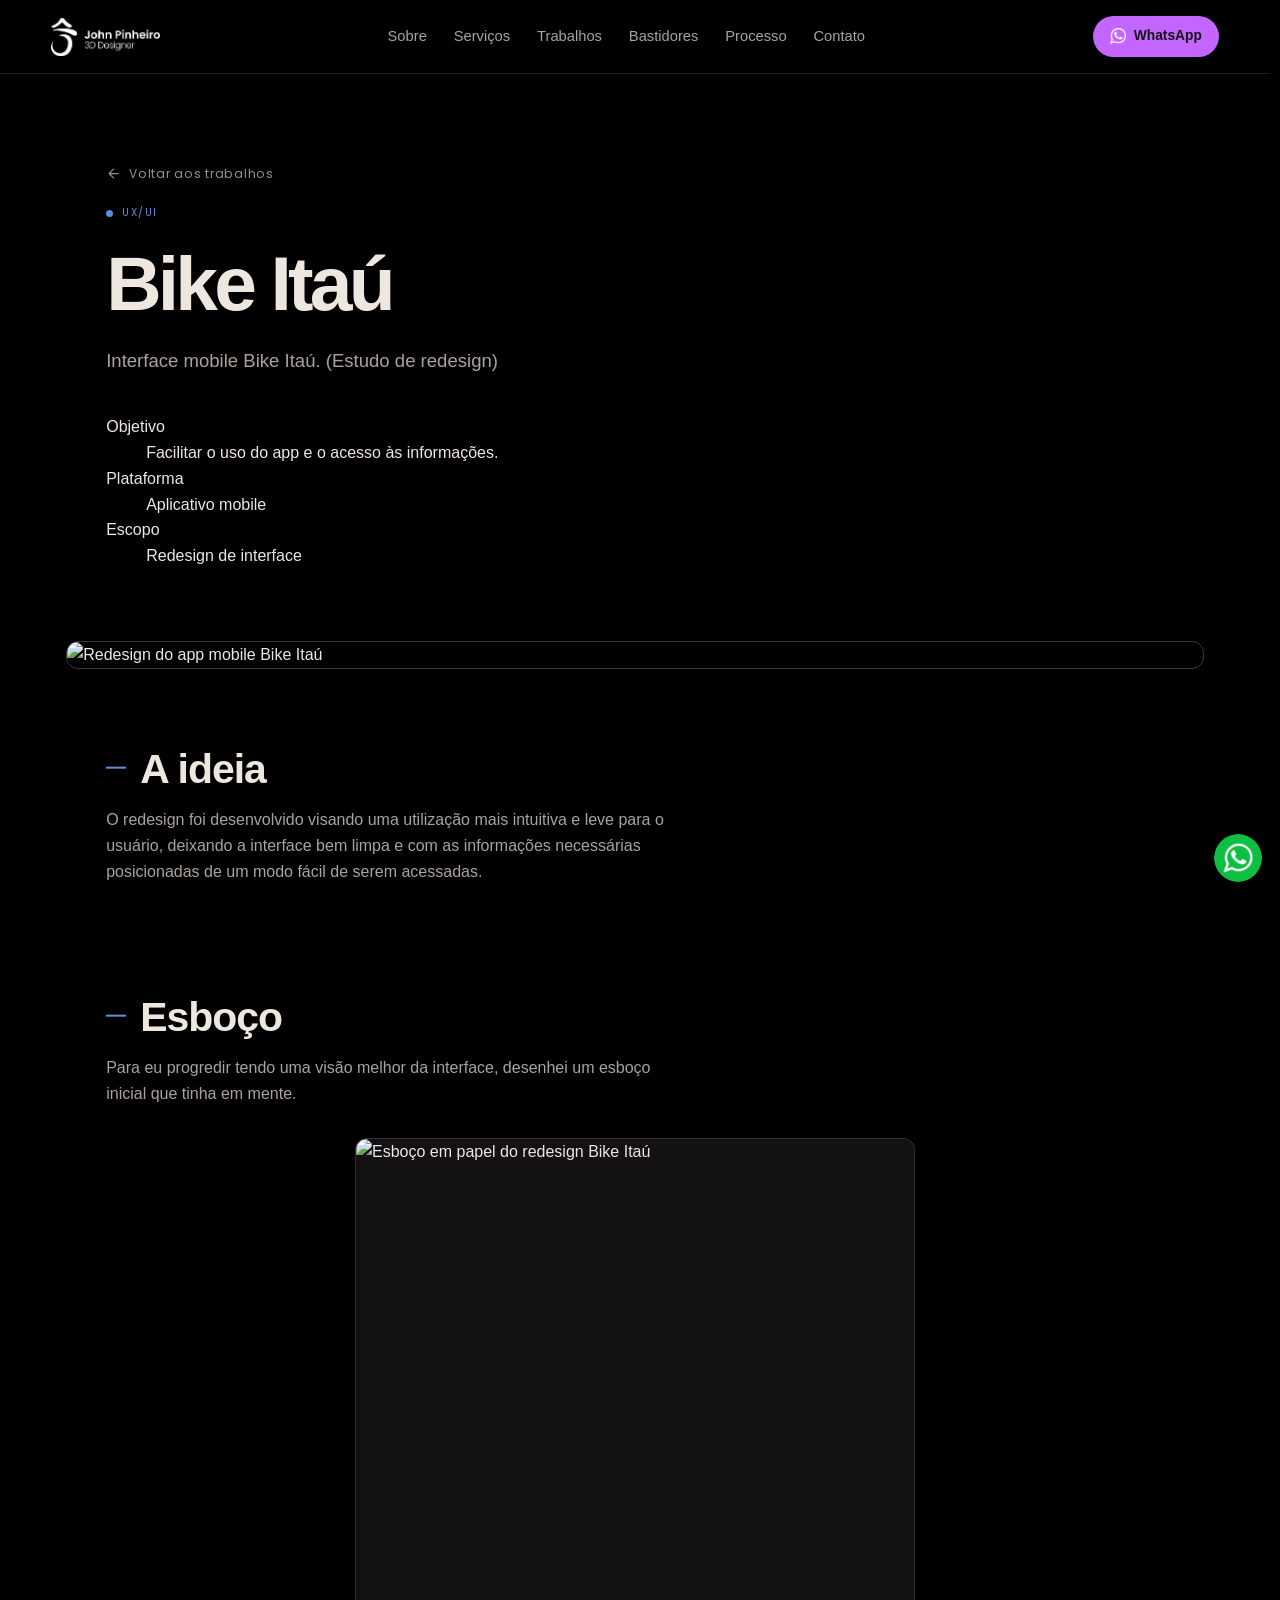
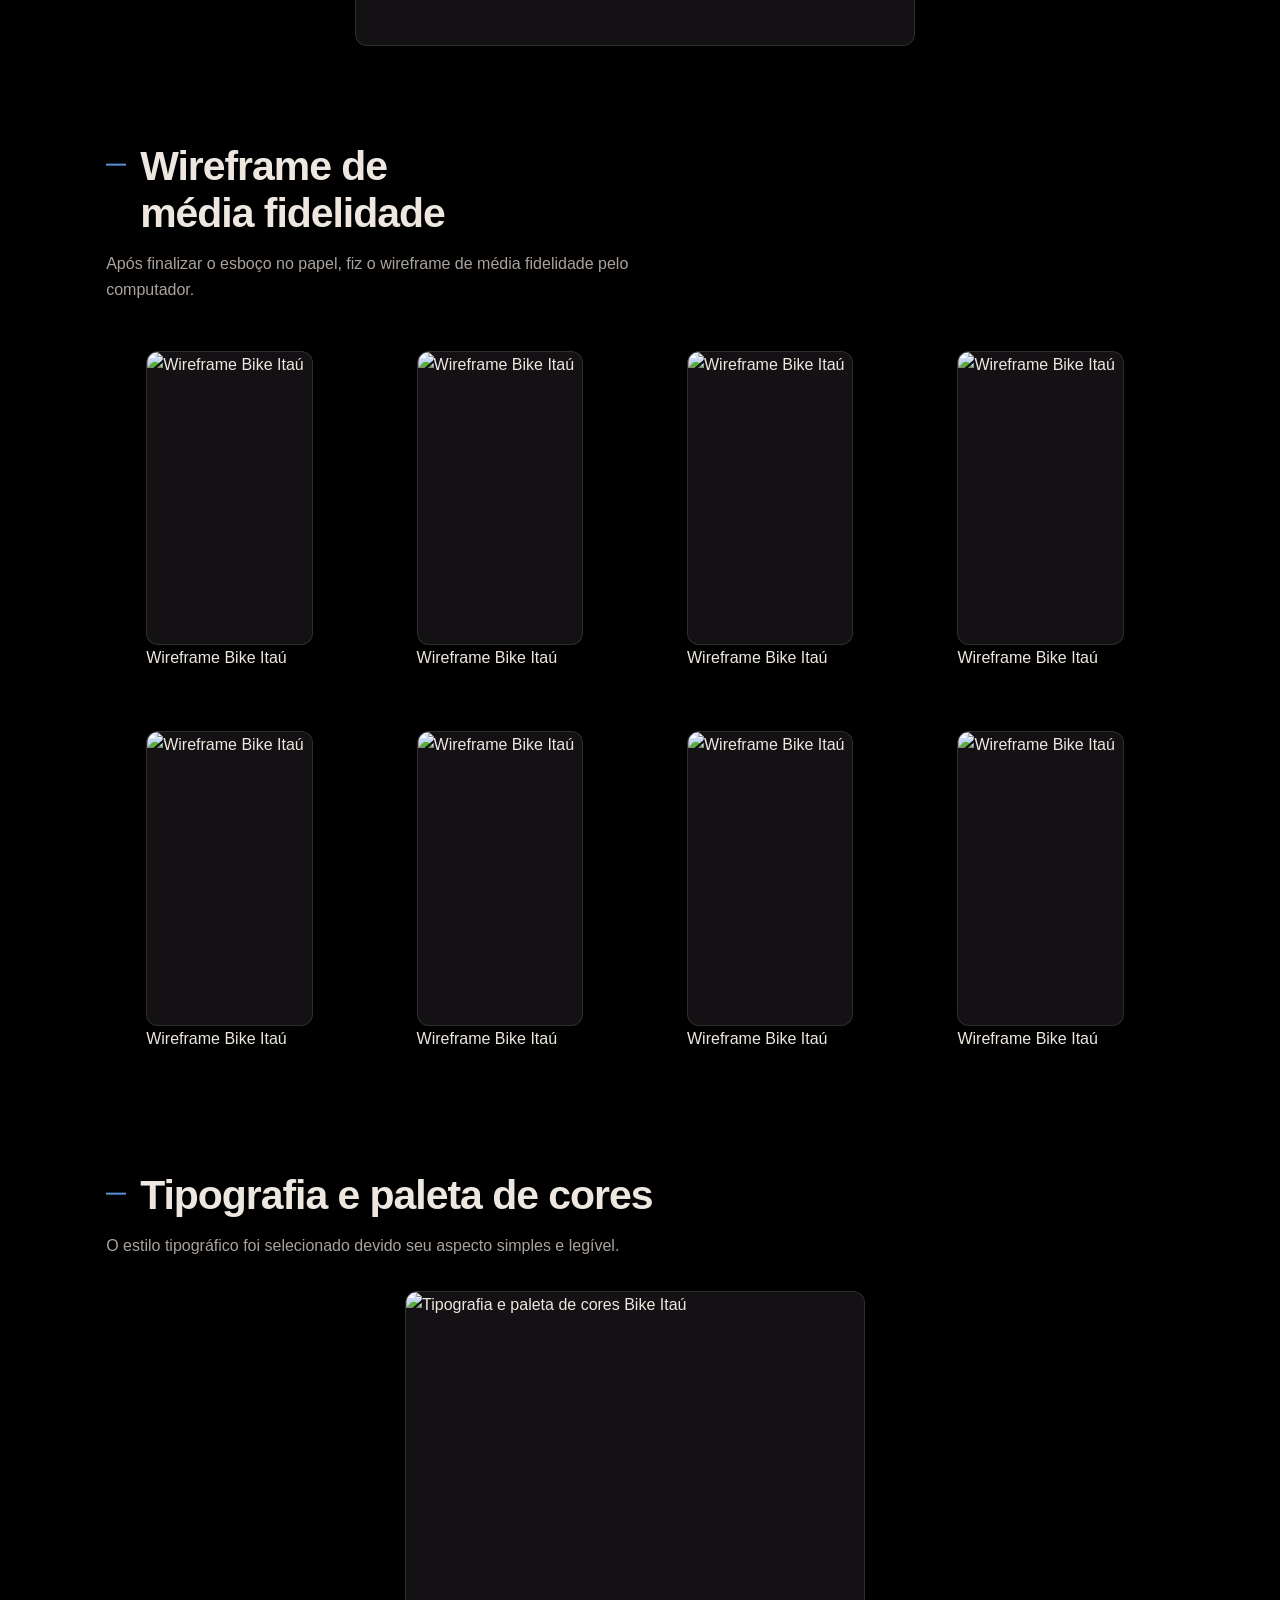
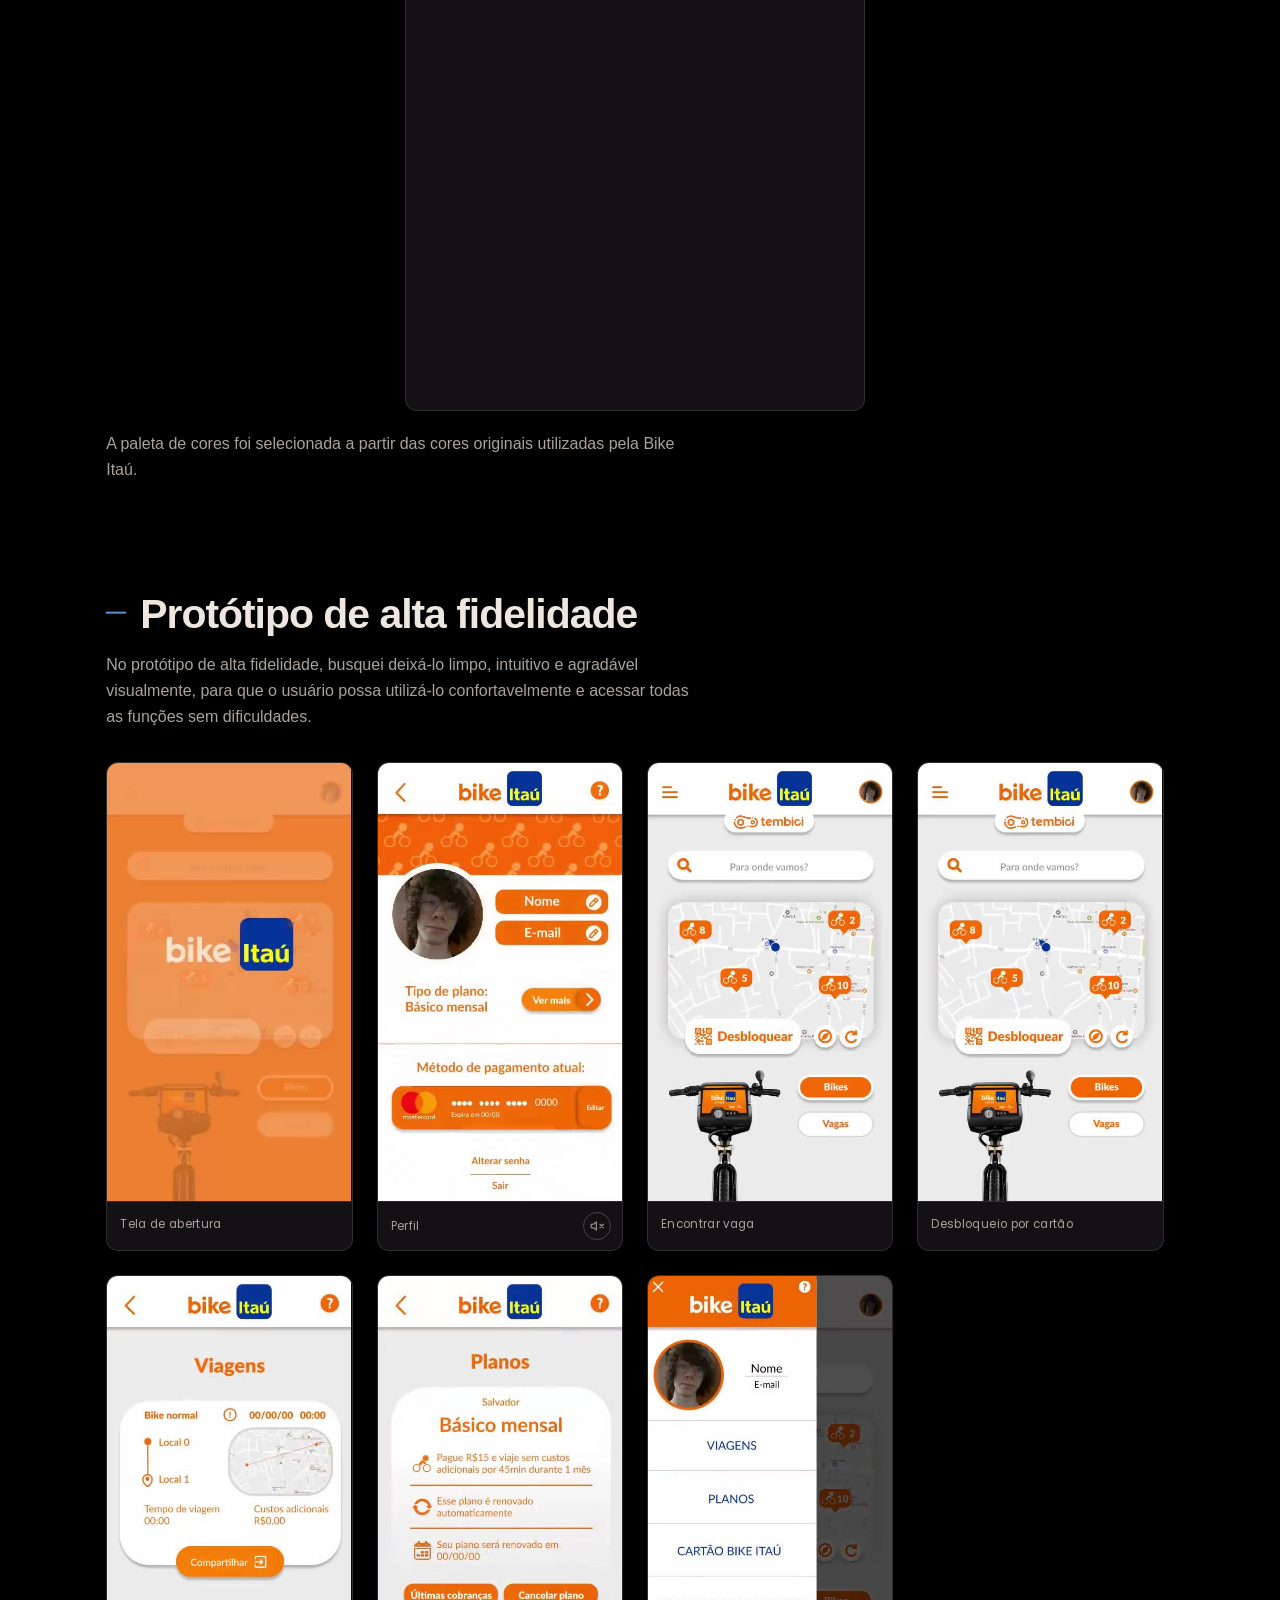
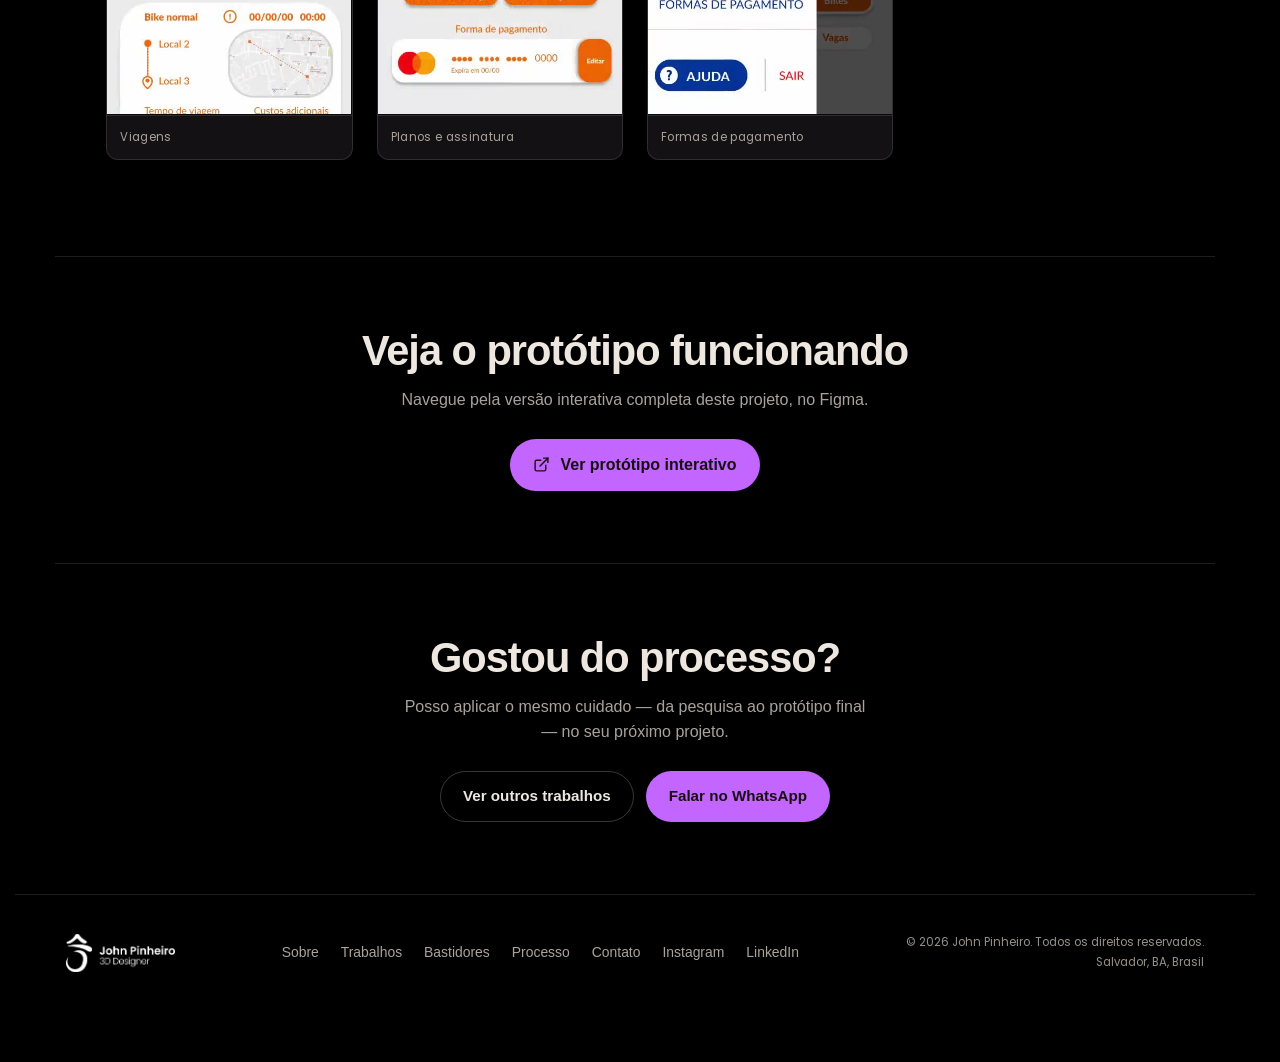
==== commit 00d6efdb: "att3" ====
--- a/projeto-bike-itau.html
+++ b/projeto-bike-itau.html
@@ -15,9 +15,10 @@
 <link rel="preconnect" href="https://fonts.gstatic.com" crossorigin>
 <link href="https://fonts.googleapis.com/css2?family=Poppins:ital,wght@0,400;0,500;0,600;0,700;0,800;1,400;1,500;1,600;1,700;1,800&amp;display=swap" rel="stylesheet">
 <link rel="stylesheet" href="assets/case.css?v=6">
-<link rel="stylesheet" href="refinement.css?v=4">
+<link rel="stylesheet" href="refinement.css?v=10">
+<link rel="stylesheet" href="assets/case-layout.css?v=2">
 </head>
-<body>
+<body class="case-study">
 <a href="#main" class="skip-link">Pular para o conteúdo</a>
 
 <header class="nav">
@@ -58,38 +59,38 @@
     <span class="work-card__tag case-hero__tag">UX/UI</span>
     <h1>Bike Itaú</h1>
     <p class="case-lead">Interface mobile Bike Itaú. (Estudo de redesign)</p>
+    <dl class="case-overview"><div><dt>Objetivo</dt><dd>Facilitar o uso do app e o acesso às informações.</dd></div><div><dt>Plataforma</dt><dd>Aplicativo mobile</dd></div><div><dt>Escopo</dt><dd>Redesign de interface</dd></div></dl>
   </section>
 
   <div class="case-cover">
     <img src="https://static.wixstatic.com/media/3dc6ee_deae2dc35204454c85a74a308a6a6218~mv2.png/v1/fill/w_980,h_745,al_c,q_90,usm_0.66_1.00_0.01,enc_avif,quality_auto/download%20(30).png" alt="Redesign do app mobile Bike Itaú" loading="eager">
   </div>
 
-  <section class="case-block">
-    <div class="case-block__inner"><h2>A ideia</h2><p>O redesign foi desenvolvido visando uma utilização mais intuitiva e leve para o usuário, deixando a interface bem limpa e com as informações necessárias posicionadas de um modo fácil de serem acessadas.</p></div>
+  <section class="case-block" id="etapa-1" aria-labelledby="titulo-etapa-1">
+    <div class="case-block__inner"><h2 id="titulo-etapa-1">A ideia</h2><p>O redesign foi desenvolvido visando uma utilização mais intuitiva e leve para o usuário, deixando a interface bem limpa e com as informações necessárias posicionadas de um modo fácil de serem acessadas.</p></div>
   </section>
-  <section class="case-block">
-    <div class="case-block__inner"><h2>Esboço</h2><p>Para eu progredir tendo uma visão melhor da interface, desenhei um esboço inicial que tinha em mente.</p></div>
+  <section class="case-block" id="etapa-2" aria-labelledby="titulo-etapa-2">
+    <div class="case-block__inner"><h2 id="titulo-etapa-2">Esboço</h2><p>Para eu progredir tendo uma visão melhor da interface, desenhei um esboço inicial que tinha em mente.</p></div>
     <div class="case-block__media" style="max-width:560px;"><img src="https://static.wixstatic.com/media/3dc6ee_1e4ad526e4864ce19d0c6b3f49003202~mv2.png/v1/fill/w_980,h_888,al_c,q_90,usm_0.66_1.00_0.01,enc_avif,quality_auto/download%20(31).png" width="980" height="888" alt="Esboço em papel do redesign Bike Itaú" loading="lazy"></div>
   </section>
-  <section class="case-block">
-    <div class="case-block__inner"><h2>Wireframe de média fidelidade</h2><p>Após finalizar o esboço no papel, fiz o wireframe de média fidelidade pelo computador.</p></div>
-    <div class="case-row case-row--portrait case-row--h300"><img src="https://static.wixstatic.com/media/3dc6ee_9406995a30b546caa4fa566e530b64be~mv2.png/v1/fill/w_375,h_667,al_c,q_85,enc_avif,quality_auto/download%20(32).png" width="375" height="667" alt="Wireframe Bike Itaú" loading="lazy"><img src="https://static.wixstatic.com/media/3dc6ee_4c77fd4ec7454978b1827fe544098f0b~mv2.png/v1/fill/w_375,h_667,al_c,q_85,enc_avif,quality_auto/download%20(33).png" width="375" height="667" alt="Wireframe Bike Itaú" loading="lazy"><img src="https://static.wixstatic.com/media/3dc6ee_dcac30dbc8c849ec8eb09b246634b969~mv2.png/v1/fill/w_375,h_667,al_c,q_85,enc_avif,quality_auto/download%20(34).png" width="375" height="667" alt="Wireframe Bike Itaú" loading="lazy"><img src="https://static.wixstatic.com/media/3dc6ee_a6092f99eefd4e7ebf86909dbf32a6cc~mv2.png/v1/fill/w_375,h_667,al_c,q_85,enc_avif,quality_auto/download%20(35).png" width="375" height="667" alt="Wireframe Bike Itaú" loading="lazy"></div>
-    <div class="case-row case-row--portrait case-row--h300"><img src="https://static.wixstatic.com/media/3dc6ee_875555e3fc4c401cbda39a458e4483b1~mv2.png/v1/fill/w_375,h_667,al_c,q_85,enc_avif,quality_auto/download%20(36).png" width="375" height="667" alt="Wireframe Bike Itaú" loading="lazy"><img src="https://static.wixstatic.com/media/3dc6ee_3bc86f374be94b5e82257f44fd116883~mv2.png/v1/fill/w_375,h_667,al_c,q_85,enc_avif,quality_auto/download%20(37).png" width="375" height="667" alt="Wireframe Bike Itaú" loading="lazy"><img src="https://static.wixstatic.com/media/3dc6ee_f17f96f4667b497787b6fde532f4bebd~mv2.png/v1/fill/w_375,h_667,al_c,q_85,enc_avif,quality_auto/download%20(38).png" width="375" height="667" alt="Wireframe Bike Itaú" loading="lazy"><img src="https://static.wixstatic.com/media/3dc6ee_6fe43e3ba3b0401bbe645b6611ebef46~mv2.png/v1/fill/w_375,h_667,al_c,q_85,enc_avif,quality_auto/download%20(39).png" width="375" height="667" alt="Wireframe Bike Itaú" loading="lazy"></div>
+  <section class="case-block" id="etapa-3" aria-labelledby="titulo-etapa-3">
+    <div class="case-block__inner"><h2 id="titulo-etapa-3">Wireframe de média fidelidade</h2><p>Após finalizar o esboço no papel, fiz o wireframe de média fidelidade pelo computador.</p></div>
+    <div class="case-row case-row--portrait case-row--h300"><figure class="case-screen"><img src="https://static.wixstatic.com/media/3dc6ee_9406995a30b546caa4fa566e530b64be~mv2.png/v1/fill/w_375,h_667,al_c,q_85,enc_avif,quality_auto/download%20(32).png" width="375" height="667" alt="Wireframe Bike Itaú" loading="lazy"><figcaption>Wireframe Bike Itaú</figcaption></figure><figure class="case-screen"><img src="https://static.wixstatic.com/media/3dc6ee_4c77fd4ec7454978b1827fe544098f0b~mv2.png/v1/fill/w_375,h_667,al_c,q_85,enc_avif,quality_auto/download%20(33).png" width="375" height="667" alt="Wireframe Bike Itaú" loading="lazy"><figcaption>Wireframe Bike Itaú</figcaption></figure><figure class="case-screen"><img src="https://static.wixstatic.com/media/3dc6ee_dcac30dbc8c849ec8eb09b246634b969~mv2.png/v1/fill/w_375,h_667,al_c,q_85,enc_avif,quality_auto/download%20(34).png" width="375" height="667" alt="Wireframe Bike Itaú" loading="lazy"><figcaption>Wireframe Bike Itaú</figcaption></figure><figure class="case-screen"><img src="https://static.wixstatic.com/media/3dc6ee_a6092f99eefd4e7ebf86909dbf32a6cc~mv2.png/v1/fill/w_375,h_667,al_c,q_85,enc_avif,quality_auto/download%20(35).png" width="375" height="667" alt="Wireframe Bike Itaú" loading="lazy"><figcaption>Wireframe Bike Itaú</figcaption></figure></div>
+    <div class="case-row case-row--portrait case-row--h300"><figure class="case-screen"><img src="https://static.wixstatic.com/media/3dc6ee_875555e3fc4c401cbda39a458e4483b1~mv2.png/v1/fill/w_375,h_667,al_c,q_85,enc_avif,quality_auto/download%20(36).png" width="375" height="667" alt="Wireframe Bike Itaú" loading="lazy"><figcaption>Wireframe Bike Itaú</figcaption></figure><figure class="case-screen"><img src="https://static.wixstatic.com/media/3dc6ee_3bc86f374be94b5e82257f44fd116883~mv2.png/v1/fill/w_375,h_667,al_c,q_85,enc_avif,quality_auto/download%20(37).png" width="375" height="667" alt="Wireframe Bike Itaú" loading="lazy"><figcaption>Wireframe Bike Itaú</figcaption></figure><figure class="case-screen"><img src="https://static.wixstatic.com/media/3dc6ee_f17f96f4667b497787b6fde532f4bebd~mv2.png/v1/fill/w_375,h_667,al_c,q_85,enc_avif,quality_auto/download%20(38).png" width="375" height="667" alt="Wireframe Bike Itaú" loading="lazy"><figcaption>Wireframe Bike Itaú</figcaption></figure><figure class="case-screen"><img src="https://static.wixstatic.com/media/3dc6ee_6fe43e3ba3b0401bbe645b6611ebef46~mv2.png/v1/fill/w_375,h_667,al_c,q_85,enc_avif,quality_auto/download%20(39).png" width="375" height="667" alt="Wireframe Bike Itaú" loading="lazy"><figcaption>Wireframe Bike Itaú</figcaption></figure></div>
   </section>
-  <section class="case-block">
-    <div class="case-block__inner"><h2>Prototipação — Tipografia + paleta de cores</h2><p>O estilo tipográfico foi selecionado devido seu aspecto simples e legível.</p></div>
+  <section class="case-block" id="etapa-4" aria-labelledby="titulo-etapa-4">
+    <div class="case-block__inner"><h2 id="titulo-etapa-4">Tipografia e paleta de cores</h2><p>O estilo tipográfico foi selecionado devido seu aspecto simples e legível.</p></div>
     <div class="case-block__media" style="max-width:460px;"><img src="https://static.wixstatic.com/media/3dc6ee_a6d5f562fcf3413584764d2af7f02957~mv2.png/v1/fill/w_980,h_1535,al_c,q_90,usm_0.66_1.00_0.01,enc_avif,quality_auto/Grupo%204.png" width="980" height="1535" alt="Tipografia e paleta de cores Bike Itaú" loading="lazy"></div>
     <div class="case-block__inner"><p>A paleta de cores foi selecionada a partir das cores originais utilizadas pela Bike Itaú.</p></div>
   </section>
-  <section class="case-block">
-    <div class="case-block__inner"><h2>Protótipo de alta fidelidade</h2><p>No protótipo de alta fidelidade, busquei deixá-lo limpo, intuitivo e agradável visualmente, para que o usuário possa utilizá-lo confortavelmente e acessar todas as funções sem dificuldades.</p></div>
+  <section class="case-block" id="etapa-5" aria-labelledby="titulo-etapa-5">
+    <div class="case-block__inner"><h2 id="titulo-etapa-5">Protótipo de alta fidelidade</h2><p>No protótipo de alta fidelidade, busquei deixá-lo limpo, intuitivo e agradável visualmente, para que o usuário possa utilizá-lo confortavelmente e acessar todas as funções sem dificuldades.</p></div>
     <div class="case-video-grid"><div class="case-video-item case-video-item--portrait"><video autoplay muted loop playsinline preload="none" poster="media/bike-abertura.jpg" aria-label="Tela de abertura"><source src="media/bike-abertura.mp4" type="video/mp4"></video><span class="case-video-label">Tela de abertura</span></div><div class="case-video-item case-video-item--portrait"><video data-som="1" autoplay muted loop playsinline preload="none" poster="media/bike-perfil.jpg" aria-label="Perfil"><source src="media/bike-perfil.mp4" type="video/mp4"></video><span class="case-video-label">Perfil</span></div><div class="case-video-item case-video-item--portrait"><video autoplay muted loop playsinline preload="none" poster="media/bike-vaga.jpg" aria-label="Encontrar vaga"><source src="media/bike-vaga.mp4" type="video/mp4"></video><span class="case-video-label">Encontrar vaga</span></div><div class="case-video-item case-video-item--portrait"><video autoplay muted loop playsinline preload="none" poster="media/bike-cartao.jpg" aria-label="Desbloqueio por cartão"><source src="media/bike-cartao.mp4" type="video/mp4"></video><span class="case-video-label">Desbloqueio por cartão</span></div><div class="case-video-item case-video-item--portrait"><video autoplay muted loop playsinline preload="none" poster="media/bike-viagens.jpg" aria-label="Viagens"><source src="media/bike-viagens.mp4" type="video/mp4"></video><span class="case-video-label">Viagens</span></div><div class="case-video-item case-video-item--portrait"><video autoplay muted loop playsinline preload="none" poster="media/bike-planos.jpg" aria-label="Planos e assinatura"><source src="media/bike-planos.mp4" type="video/mp4"></video><span class="case-video-label">Planos e assinatura</span></div><div class="case-video-item case-video-item--portrait"><video autoplay muted loop playsinline preload="none" poster="media/bike-pagamentos.jpg" aria-label="Formas de pagamento"><source src="media/bike-pagamentos.mp4" type="video/mp4"></video><span class="case-video-label">Formas de pagamento</span></div></div>
   </section>
 
-  <section class="case-proto">
-    <div class="case-proto__icon"><svg viewBox="0 0 24 24" fill="none" stroke="currentColor" stroke-width="2" stroke-linecap="round" stroke-linejoin="round"><path d="M18 13v6a2 2 0 0 1-2 2H5a2 2 0 0 1-2-2V8a2 2 0 0 1 2-2h6"/><path d="M15 3h6v6"/><path d="M10 14L21 3"/></svg></div>
+  <section class="case-proto" id="prototipo">
     <h2>Veja o protótipo funcionando</h2>
-    <p>Navegue pela versão interativa completa deste projeto, direto no Figma ou Adobe XD.</p>
+    <p>Navegue pela versão interativa completa deste projeto, no Figma.</p>
     <div class="case-proto__actions">
       <a href="https://www.figma.com/proto/QrysMi9fBiObQGDfzUCJ4x/Untitled?page-id=0%3A1&node-id=2%3A76&viewport=241%2C48%2C0.29&scaling=min-zoom&starting-point-node-id=2%3A1061" target="_blank" rel="noopener" class="btn btn--solid btn--lg"><svg viewBox="0 0 24 24" fill="none" stroke="currentColor" stroke-width="2" stroke-linecap="round" stroke-linejoin="round"><path d="M18 13v6a2 2 0 0 1-2 2H5a2 2 0 0 1-2-2V8a2 2 0 0 1 2-2h6"/><path d="M15 3h6v6"/><path d="M10 14L21 3"/></svg>Ver protótipo interativo</a>
     </div>
--- a/refinement.css
+++ b/refinement.css
@@ -1,7 +1,7 @@
 /* Gallery direction: generous media, quiet chrome, original palette and order. */
 :root {
-  --pad: clamp(22px, 5vw, 80px);
-  --band: clamp(80px, 9vw, 144px);
+  --pad: clamp(20px, 4vw, 60px);
+  --band: clamp(52px, 6vw, 96px);
   --haze: #aaa29c;
   --haze-2: #97908a;
   --line: rgba(237,231,224,.13);
@@ -13,20 +13,20 @@
 main, section, .wrap, .work-card, .case-block, .case-video-item { min-width: 0; }
 h1, h2, h3, h4 { font-variation-settings: 'wdth' 100; text-wrap: balance; }
 section[id] { scroll-margin-top: 96px; }
-.wrap, .footer { max-width: 1440px; }
-.nav { min-height: 86px; padding-block: 18px; }
+.wrap, .footer { max-width: 1240px; }
+.nav { min-height: 74px; padding-block: 12px; }
 .nav__links { gap: clamp(18px, 2.1vw, 32px); }
-.nav__logo-img { height: 44px; }
-.btn { min-height: 50px; justify-content: center; }
+.nav__logo-img { height: 38px; }
+.btn { min-height: 44px; padding: 12px 22px; justify-content: center; }
 .eyebrow, .section-head .eyebrow { color: var(--ax-select); font-size: .7rem; letter-spacing: .18em; }
 .eyebrow::before { content: none; }
 .section-head { max-width: 780px; gap: 20px; }
-.section-head h2, .about__body h2 { font-size: clamp(2.1rem, 4.2vw, 3.8rem); line-height: 1.07; letter-spacing: -.045em; }
+.section-head h2, .about__body h2 { font-size: clamp(1.9rem, 3.5vw, 3.1rem); line-height: 1.07; letter-spacing: -.045em; }
 .section-head p:not(.eyebrow) { max-width: 58ch; }
-.hero { padding-block: clamp(24px, 3vw, 44px) clamp(72px, 8vw, 120px); }
+.hero { padding-block: clamp(20px, 2.5vw, 36px) clamp(48px, 5vw, 76px); }
 .hero__inner { grid-template-columns: minmax(0, 1fr) minmax(0, 1.08fr); gap: clamp(32px, 5vw, 80px); }
-.hero__copy { gap: 30px; }
-.hero__title { font-family: 'Outfit', 'Poppins', sans-serif; font-weight: 500; font-size: clamp(3.1rem, 6.3vw, 6rem); line-height: 1.04; letter-spacing: -.04em; }
+.hero__copy { gap: 24px; }
+.hero__title { font-family: 'Outfit', 'Poppins', sans-serif; font-weight: 500; font-size: clamp(2.8rem, 5.4vw, 5rem); line-height: 1.04; letter-spacing: -.04em; }
 .hero__title em { display: inline-block; font-family: 'Caveat', cursive; font-weight: 600; font-style: normal; font-size: 1.24em; line-height: 1.1; letter-spacing: -.025em; }
 .hero__sub { font-size: clamp(1rem, 1.25vw, 1.125rem); line-height: 1.75; max-width: 45ch; }
 .hero__meta:empty { display: none; }
@@ -36,8 +36,8 @@
 .vp__stage { background: #000; }
 .vp__stage video { object-fit: contain; }
 .vp__foot { flex-wrap: wrap; padding: 14px 18px; font-size: .68rem; }
-.about__grid { grid-template-columns: minmax(0,.75fr) minmax(0,1.25fr); align-items: center; gap: clamp(40px, 8vw, 120px); }
-.about__photo { width: 100%; max-width: 400px; }
+.about__grid { grid-template-columns: minmax(0,.75fr) minmax(0,1.25fr); align-items: center; gap: clamp(32px, 6vw, 80px); }
+.about__photo { width: 100%; max-width: 340px; }
 .about__photo::before { inset: 10px -10px -10px 10px; border-radius: 12px; background: var(--ax-select); opacity: .45; }
 .about__photo::after { display: none; }
 .about__photo img { aspect-ratio: 4/5; border-color: var(--line); }
@@ -45,7 +45,7 @@
 .about__body p { max-width: 62ch; }
 .about__lead { font-size: 1.25rem; }
 .areas__grid { gap: 0; border-top: 1px solid var(--line-2); }
-.area { border: 0; border-right: 1px solid var(--line); border-radius: 0; padding: 30px 26px; gap: 16px; min-height: 280px; }
+.area { border: 0; border-right: 1px solid var(--line); border-radius: 0; padding: 24px 20px; gap: 14px; min-height: 230px; }
 .area:first-child { padding-left: 0; }
 .area:last-child { border-right: 0; }
 .area h3 { font-size: 1.5rem; letter-spacing: -.035em; }
@@ -58,7 +58,7 @@
 .filter-pill.active, .filter-pill[data-filter="all"].active { background: var(--ax-select); border-color: var(--ax-select); color: #171013; }
 .filter-pill.active::before { background: #171013; box-shadow: none; }
 .work__note { margin-top: 28px; max-width: 76ch; }
-.work__grid { grid-template-columns: repeat(6, minmax(0,1fr)); gap: 42px 24px; margin-top: 40px; }
+.work__grid { grid-template-columns: repeat(6, minmax(0,1fr)); gap: 30px 20px; margin-top: 28px; }
 .work-card { grid-column: span 2; border-radius: 0; overflow: visible; background: transparent; }
 .work-card__img { width: 100%; border-radius: 10px; background: #0c0b0c; border: 1px solid var(--line); aspect-ratio: 1; }
 .work-card__img img { object-fit: contain; }
@@ -85,33 +85,33 @@
 .reel__body { padding: 20px 0 0; gap: 12px; }
 .reel__body h3 { font-size: 1.3rem; font-weight: 500; }
 .reel__body p { line-height: 1.65; }
-.process-item { grid-template-columns: 72px 1fr; padding-block: 26px; }
+.process-item { grid-template-columns: 72px 1fr; padding-block: 20px; }
 .process-item h3 { font-size: 1.4rem; font-weight: 500; margin-bottom: 8px; }
-.contact__inner h2 { font-family: 'Outfit', 'Poppins', sans-serif; font-weight: 500; font-size: clamp(2.6rem,6.5vw,5.8rem); max-width: 13ch; line-height: 1.1; letter-spacing: -.025em; }
+.contact__inner h2 { font-family: 'Outfit', 'Poppins', sans-serif; font-weight: 500; font-size: clamp(2.3rem,5.4vw,4.8rem); max-width: 13ch; line-height: 1.1; letter-spacing: -.025em; }
 .contact__handwritten { display: block; font-family: 'Caveat', cursive; font-weight: 600; font-size: 1.2em; line-height: 1.15; letter-spacing: -.025em; color: var(--ax-select); }
 .title-handwritten { font-family: 'Permanent Marker', cursive; font-weight: 400; font-size: 1.08em; line-height: 1.2; letter-spacing: -.025em; color: var(--ax-select); }
 .contact__grid { border-radius: 0; border-block: 1px solid var(--line); background: transparent; gap: 24px; }
 .contact__item { padding: 26px 0; }
 .footer { padding-bottom: 90px; }
 .wa-float { width: 48px; height: 48px; right: 18px; bottom: 18px; }
-/* Only the overlay scrolls if its content actually needs more vertical space. */
-.lightbox { padding: clamp(12px,3vw,36px); overscroll-behavior: contain; }
-.lightbox.open { align-items: flex-start; }
-.lb { margin-block: auto; flex-shrink: 0; max-width: 1200px; border-radius: 14px; }
-.lb__head { padding: 22px 26px; }
-.lb__head > div { min-width: 0; }
+/* Reserve space for controls and contain media within the available viewport. */
+.lightbox { height: 100vh; height: 100dvh; padding: clamp(12px,3vw,36px); overflow: hidden; overscroll-behavior: contain; }
+.lightbox.open { align-items: center; }
+.lb { margin: 0; flex-shrink: 0; max-width: 1200px; height: min(880px,100%); max-height: 100%; min-height: 0; display: grid; grid-template-rows: auto minmax(0,1fr) auto; border-radius: 14px; }
+.lb__head { padding: 18px 22px; min-height: 0; }
+.lb__head > div { min-width: 0; max-height: 22vh; max-height: 22dvh; overflow-y: auto; overflow-wrap: anywhere; }
 .lb__close { width: 44px; height: 44px; }
-.lb__stage { min-height: 0; height: clamp(220px,55dvh,680px); padding: 12px 62px; }
-.lb__stage img, .lb__stage video { width: auto; height: auto; max-width: 100%; max-height: 100%; object-fit: contain; }
-.lb__foot { align-items: flex-start; padding: 16px 22px; gap: 20px; }
-.lb__thumbs { flex: 1; min-width: 0; display: flex; flex-wrap: wrap; overflow: visible; gap: 8px; padding: 0; }
+.lb__stage { min-width: 0; min-height: 0; height: auto; overflow: hidden; grid-template-columns: minmax(0,1fr); grid-template-rows: minmax(0,1fr); padding: 12px 62px; }
+.lb__stage img, .lb__stage video { display: block; min-width: 0; min-height: 0; width: 100%; height: 100%; max-width: 100%; max-height: 100%; object-fit: contain; }
+.lb__foot { min-width: 0; align-items: center; padding: 12px 22px; gap: 20px; }
+.lb__thumbs { flex: 1; min-width: 0; display: flex; flex-wrap: nowrap; overflow-x: auto; overflow-y: hidden; gap: 8px; padding: 2px 0; }
 .lb__thumbs button { width: 44px; height: 44px; }
 .lb__thumbs img { object-fit: contain; }
-.lb__counter { padding-top: 12px; }
+.lb__counter { padding-top: 0; }
 /* Case studies: preserve every image in document order, without filmstrip scroll. */
 .case-hero { max-width: 1160px; padding-top: clamp(48px,7vw,100px); gap: 22px; }
 .case-hero h1 { font-size: clamp(2.7rem,6vw,5.6rem); line-height: 1.04; letter-spacing: -.05em; }
-.case-cover { max-width: 1440px; margin-top: 18px; }
+.case-cover { max-width: 1240px; margin-top: 18px; }
 .case-block { max-width: 1160px; }
 .case-block__inner { margin-bottom: 32px; }
 .case-block__inner h2 { font-size: clamp(1.8rem,3.2vw,2.8rem); line-height: 1.15; }
@@ -145,20 +145,20 @@
   .reel:first-child { grid-column: 1/-1; }
 }
 @media (max-width:900px) {
-  .nav { min-height: 76px; padding-block: 14px; }
+  .nav { min-height: 66px; padding-block: 10px; }
   .hero__inner { grid-template-columns: 1fr; gap: 42px; }
-  .hero__title { max-width: 12ch; font-size: clamp(3.4rem,9vw,5.5rem); }
+  .hero__title { max-width: 12ch; font-size: clamp(2.8rem,7.5vw,4.6rem); }
   .hero__sub { max-width: 58ch; }
   .vp { max-width: 620px; justify-self: center; }
   .about__grid { grid-template-columns: minmax(0,.8fr) minmax(0,1.2fr); gap: 36px; }
-  .about__body h2 { font-size: 2.4rem; }
+  .about__body h2 { font-size: 2.1rem; }
   .work__grid { grid-template-columns: repeat(2,minmax(0,1fr)); gap: 32px 20px; }
   .work-card, .work-card:nth-child(-n+2), .work-card[data-cat="uxui"], .work-card[data-cat="identidade"], .work-card[data-cat="uxui"]:nth-child(10) { grid-column: auto; }
   .work-card[data-cat="uxui"]:nth-child(10) .work-card__img { aspect-ratio: 16/10; }
 }
 @media (max-width:600px) {
   .hero__copy { gap: 24px; }
-  .hero__title { font-size: clamp(3rem,12vw,4.5rem); }
+  .hero__title { font-size: clamp(2.5rem,10vw,3.6rem); }
   .hero__actions { width: 100%; gap: 10px; }
   .hero__actions .btn { padding: 13px 19px; font-size: .9rem; }
   .vp__bar { padding: 8px 10px; gap: 4px; }
@@ -166,7 +166,7 @@
   .vp__foot { padding: 12px; gap: 5px 10px; }
   .about__grid { grid-template-columns: 1fr; gap: 48px; }
   .about__photo { max-width: 320px; width: calc(100% - 10px); }
-  .about__body h2 { font-size: clamp(2.1rem,8vw,2.8rem); }
+  .about__body h2 { font-size: clamp(1.9rem,7vw,2.4rem); }
   .areas__grid { grid-template-columns: 1fr; }
   .area, .area:first-child, .area:nth-child(3) { padding: 28px 0; border-right: 0; border-bottom: 1px solid var(--line); border-top: 0; min-height: 0; }
   .area__go { padding-top: 6px; }
@@ -174,14 +174,14 @@
   .work-card[data-cat="3d"] .work-card__img { aspect-ratio: 1; }
   .work-card[data-cat="uxui"] .work-card__img { aspect-ratio: 4/3; }
   .work-card__body h3 { font-size: 1.25rem; }
-  .reels__grid { grid-template-columns: 1fr; gap: 38px; }
+  .reels__grid { grid-template-columns: 1fr; gap: 28px; }
   .reel:first-child { grid-column: auto; }
   .process-item { grid-template-columns: 1fr; gap: 8px; }
   .contact__grid { gap: 0; }
   .contact__item { padding: 20px 0; }
   .lb__head { flex-direction: row; padding: 18px 16px; gap: 12px; }
   .lb__head h3 { font-size: 1.25rem; }
-  .lb__stage { height: 42dvh; min-height: 210px; padding: 8px 42px; }
+  .lb__stage { padding: 8px 42px; }
   .lb__nav { width: 36px; height: 36px; }
   .lb__nav--prev { left: 4px; } .lb__nav--next { right: 4px; }
   .lb__foot { padding: 14px 12px; gap: 10px; }
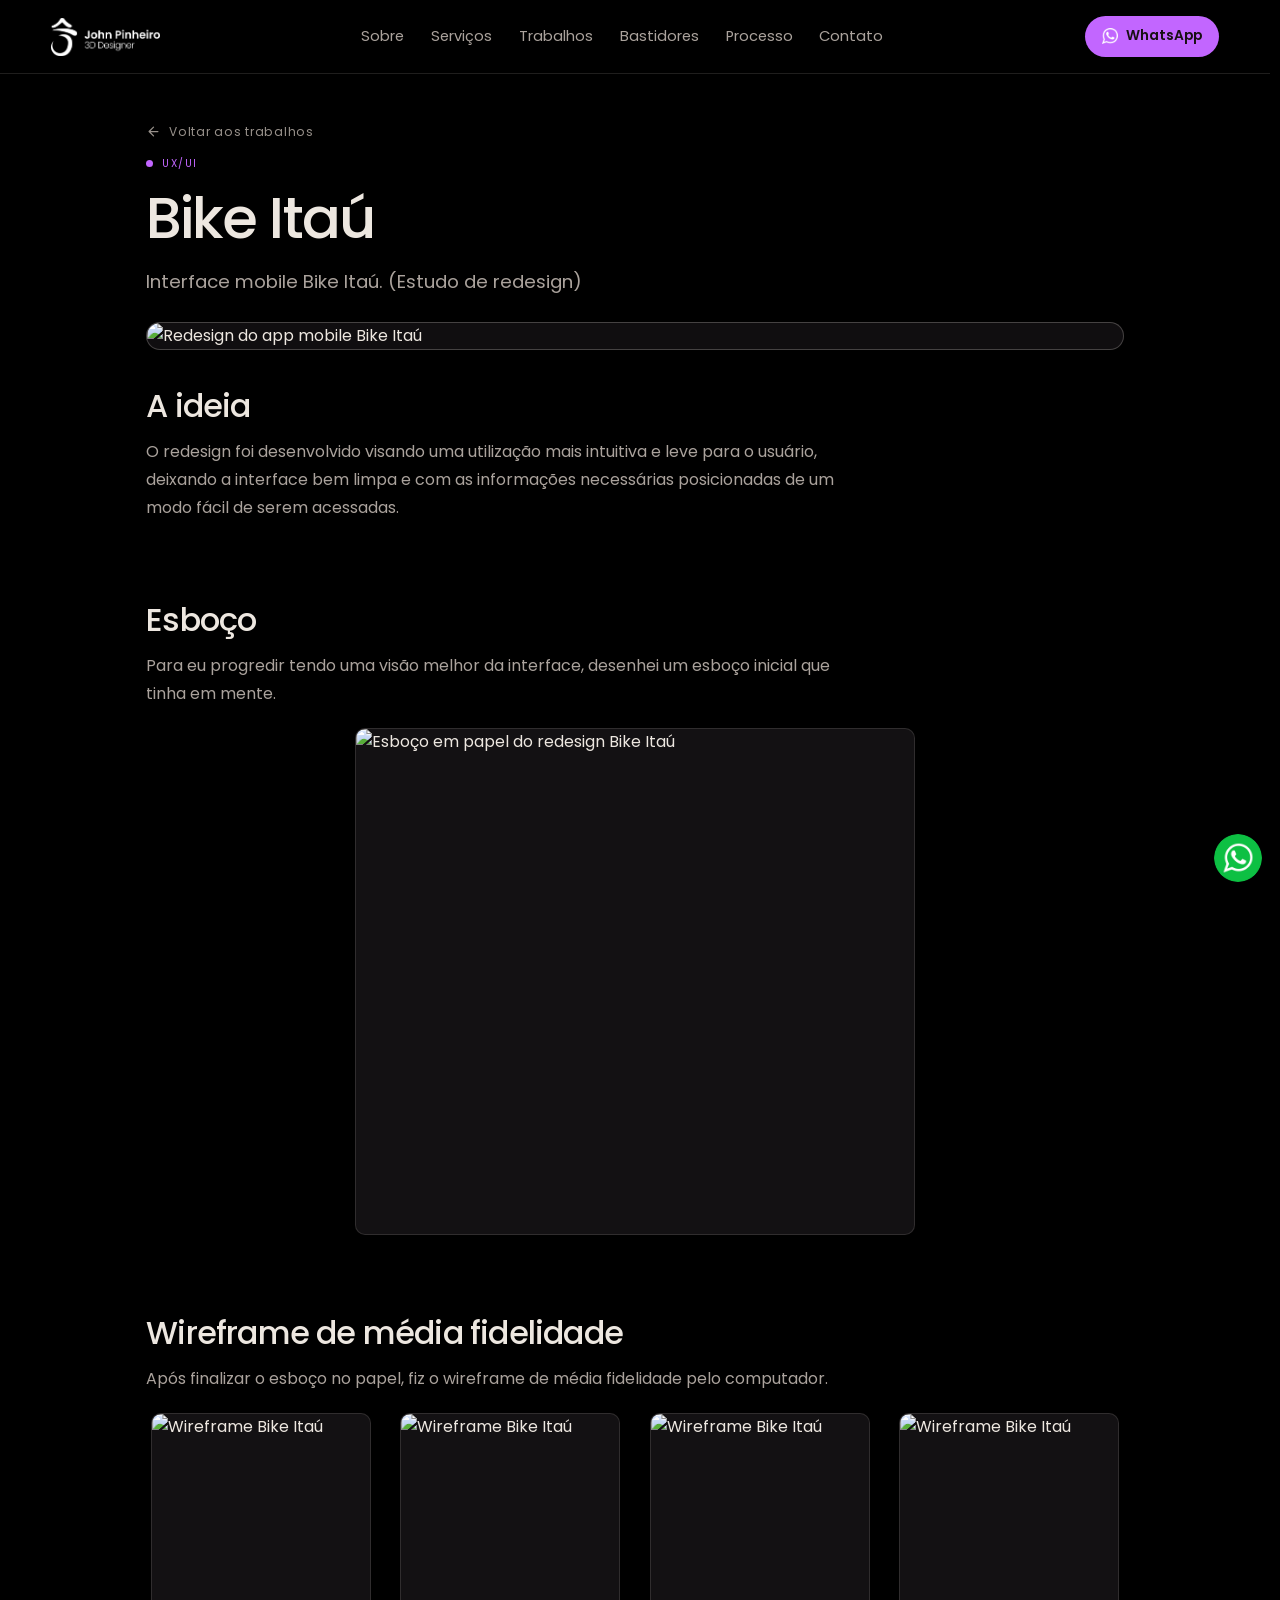
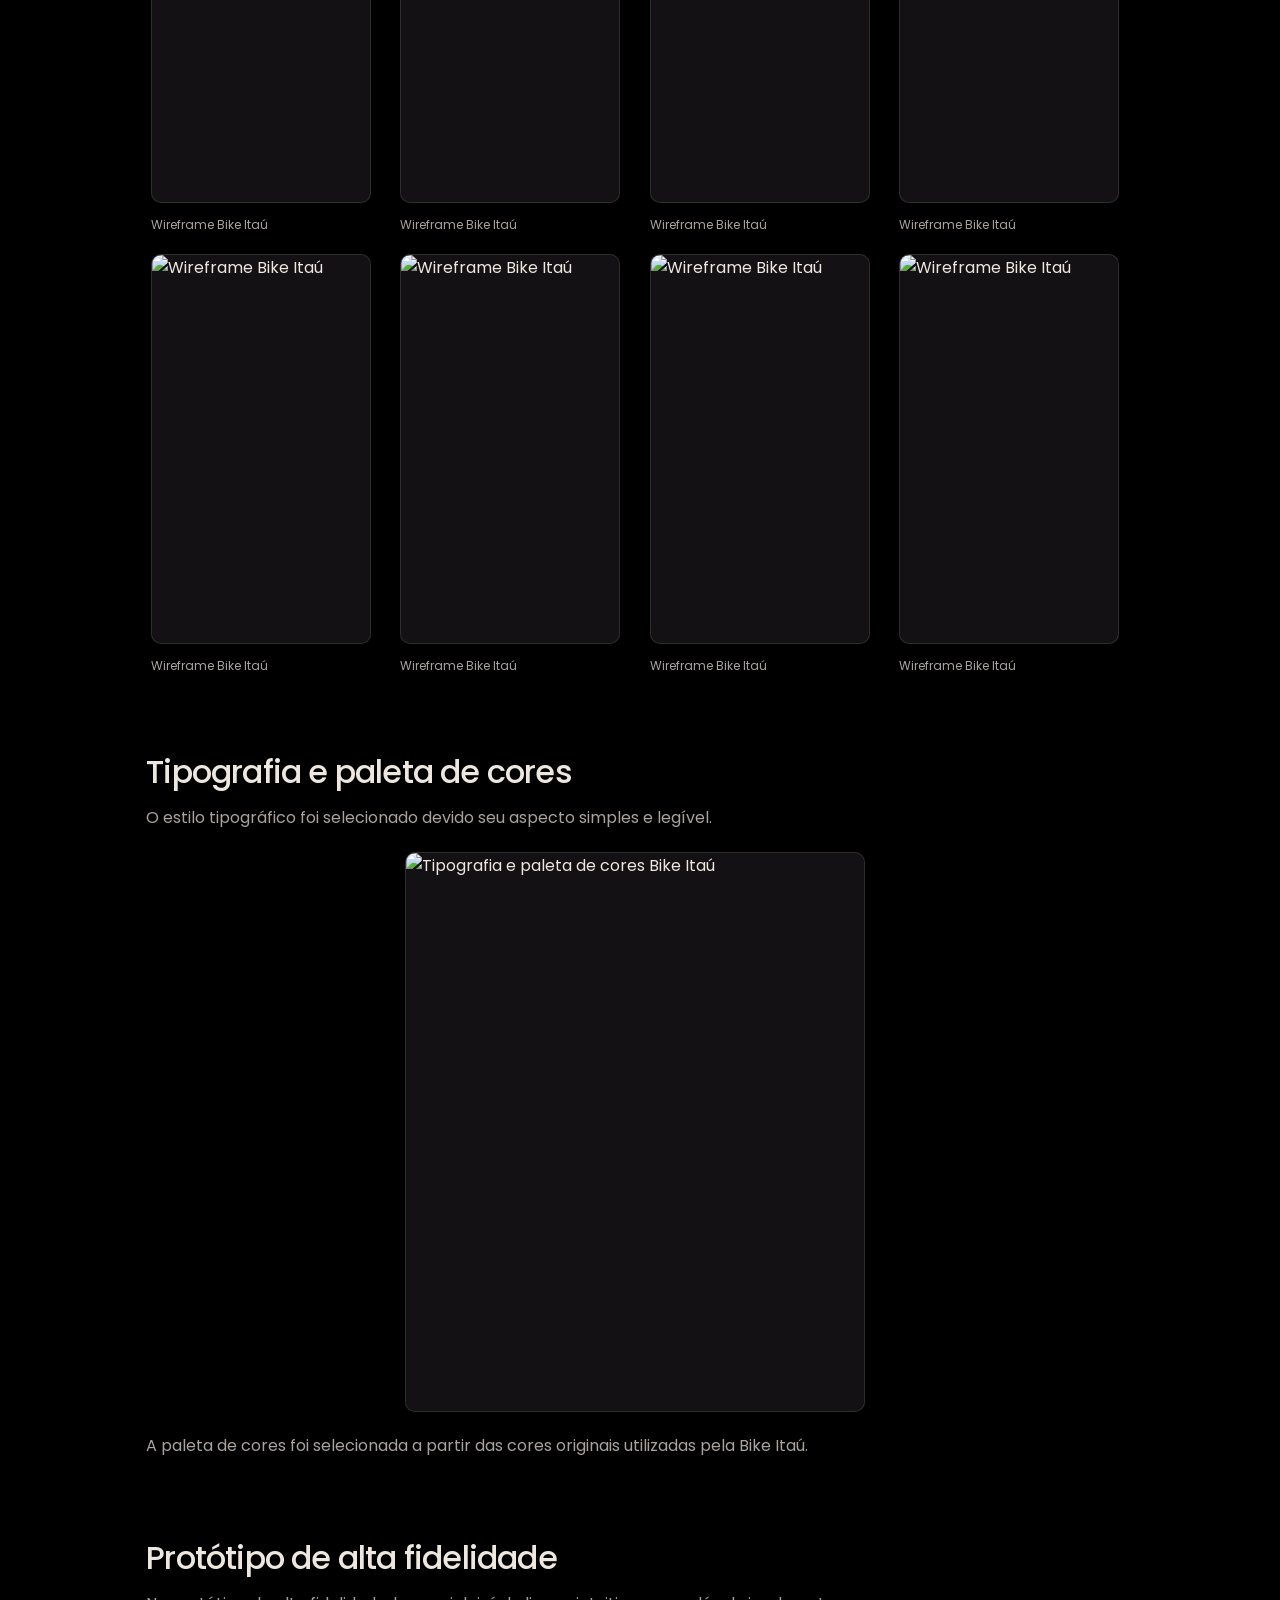
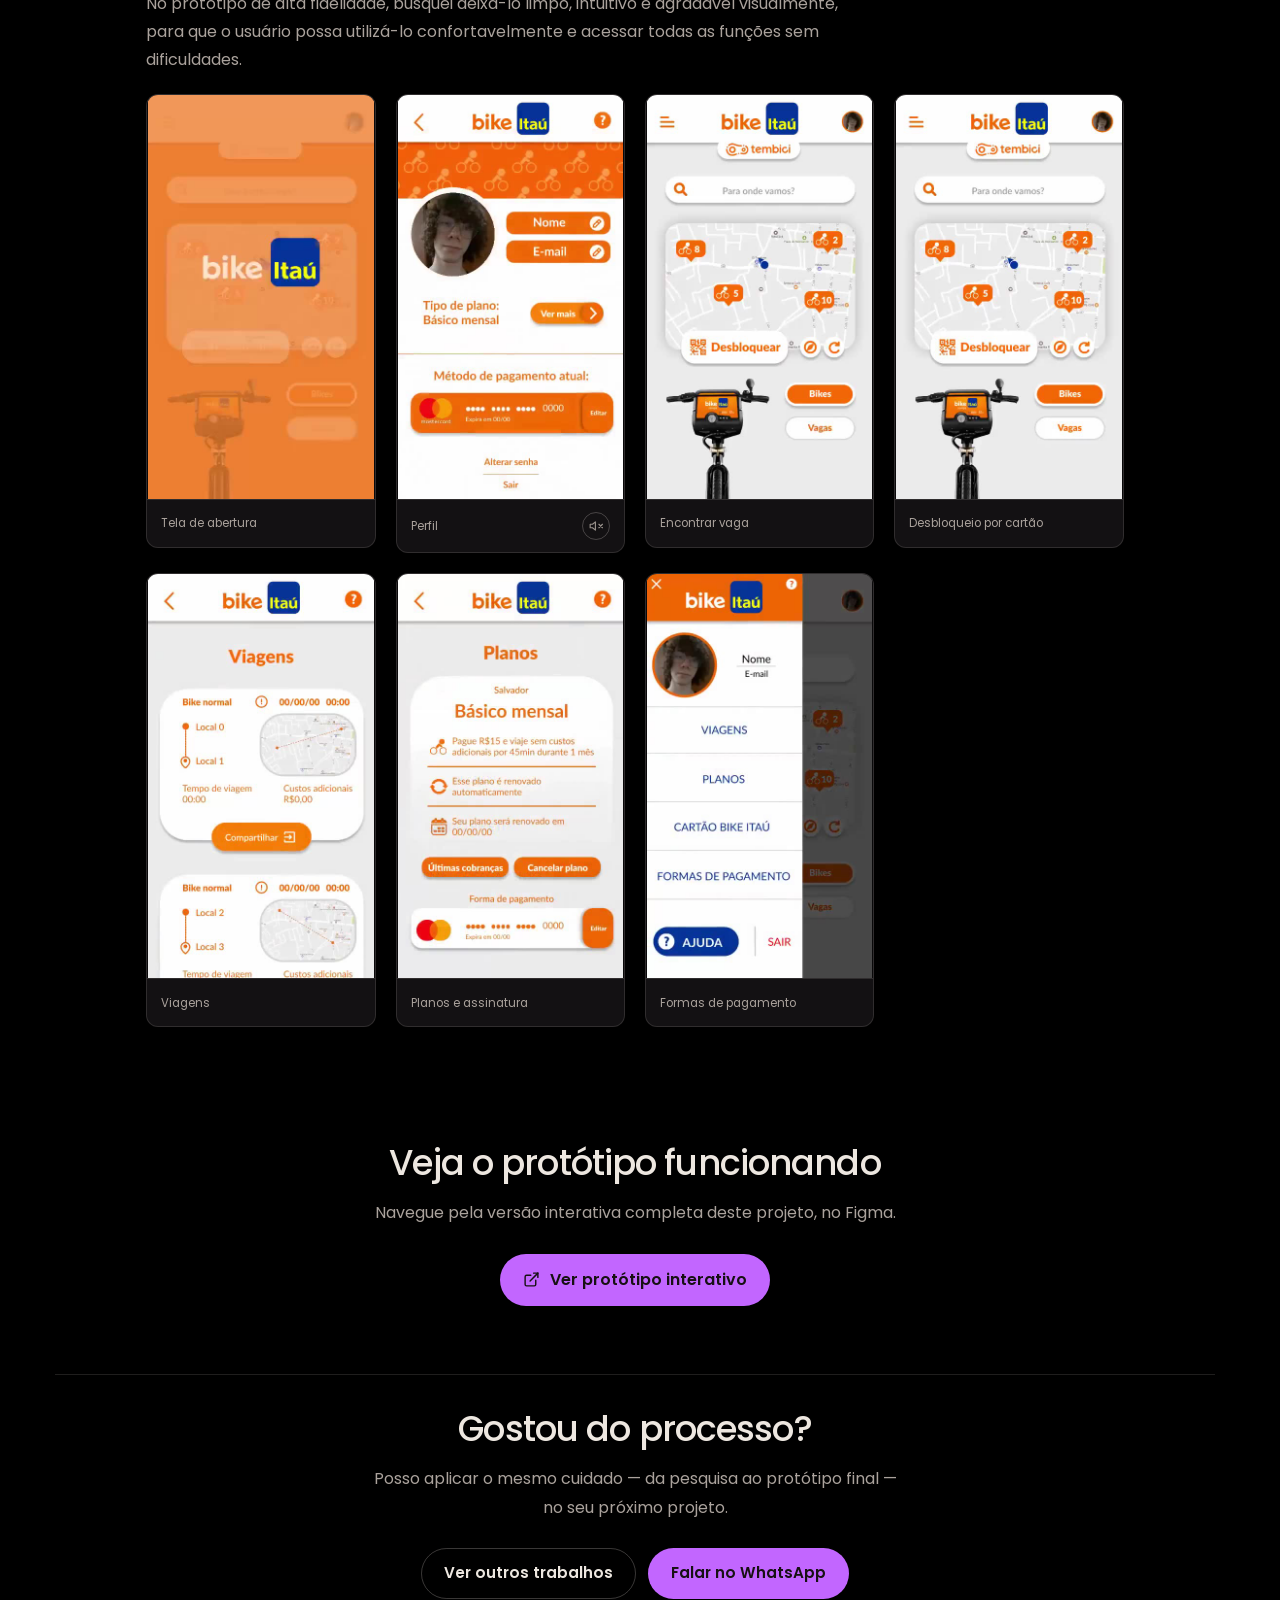
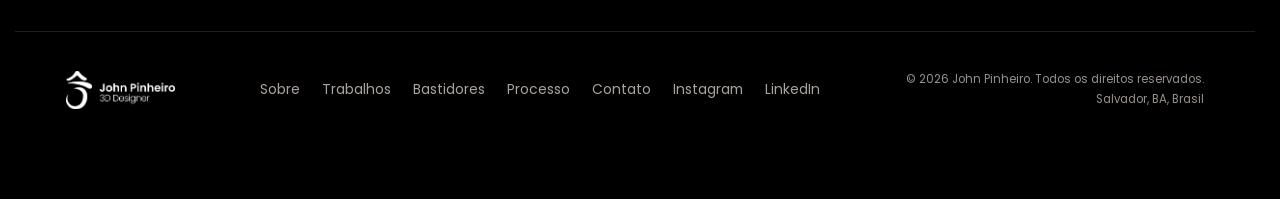
==== commit 36500668: "Att fin" ====
--- a/projeto-bike-itau.html
+++ b/projeto-bike-itau.html
@@ -59,7 +59,6 @@
     <span class="work-card__tag case-hero__tag">UX/UI</span>
     <h1>Bike Itaú</h1>
     <p class="case-lead">Interface mobile Bike Itaú. (Estudo de redesign)</p>
-    <dl class="case-overview"><div><dt>Objetivo</dt><dd>Facilitar o uso do app e o acesso às informações.</dd></div><div><dt>Plataforma</dt><dd>Aplicativo mobile</dd></div><div><dt>Escopo</dt><dd>Redesign de interface</dd></div></dl>
   </section>
 
   <div class="case-cover">
--- a/assets/case.css
+++ b/assets/case.css
@@ -20,9 +20,9 @@
   --ax-y:#93BE55;
   --ax:var(--ax-z);          /* todos os cases sao UX/UI */
 
-  --display:'Bricolage Grotesque','Segoe UI',sans-serif;
-  --body:'Instrument Sans','Segoe UI',sans-serif;
-  --mono:'Space Grotesk','Segoe UI',sans-serif;   /* face utilitaria: rotulos, dados, legendas */
+  --display:'Poppins','Segoe UI',sans-serif;
+  --body:'Poppins','Segoe UI',sans-serif;
+  --mono:'Poppins','Segoe UI',sans-serif;   /* face utilitaria: rotulos, dados, legendas */
 
   --r-s:6px; --r-m:12px; --r-l:20px; --pill:999px;
   --ease:cubic-bezier(.22,.8,.32,1);
@@ -52,7 +52,7 @@
 p{margin:0;}
 button{font:inherit;color:inherit;}
 h1,h2,h3,h4{
-  font-family:var(--display);margin:0;font-weight:800;
+  font-family:var(--display);margin:0;font-weight:500;
   font-variation-settings:'wdth' 100;letter-spacing:-.025em;line-height:1.05;
 }
 @media (prefers-reduced-motion: reduce){
@@ -151,9 +151,7 @@
   font-size:clamp(1.5rem,2.7vw,2.15rem);
   display:flex;align-items:baseline;gap:14px;
 }
-.case-block__inner h2::before{
-  content:"";width:20px;height:2px;background:var(--ax);flex:none;transform:translateY(-.35em);
-}
+.case-block__inner h2::before{content:none;}
 .case-block__inner p{color:var(--haze);}
 .case-block__inner + .case-block__inner{margin-top:-10px;}
 
--- a/assets/case-layout.css
+++ b/assets/case-layout.css
@@ -0,0 +1,67 @@
+/* Shared editorial layout for UX/UI case studies. */
+.case-study { --ax: var(--ax-select); --case-width: 1080px; }
+.case-study .case-hero { max-width: var(--case-width); padding-block: clamp(26px,4vw,48px) 24px; gap: 14px; }
+.case-study .case-hero h1 { font-size: clamp(2.2rem,4.5vw,3.8rem); line-height: 1.12; letter-spacing: -.035em; }
+.case-study .case-lead { max-width: 62ch; line-height: 1.8; }
+.case-overview { width: 100%; display: grid; grid-template-columns: 1.4fr 1fr 1fr; gap: 20px; margin: 12px 0 0; padding-top: 18px; border-top: 1px solid var(--line); }
+.case-overview > div { min-width: 0; }
+.case-overview dt { color: var(--haze); font-size: .75rem; margin-bottom: 8px; }
+.case-overview dd { margin: 0; font-size: .9rem; line-height: 1.7; }
+.case-study .case-cover { max-width: var(--case-width); margin: 0 auto 36px; }
+.case-study .case-cover img { max-height: 460px; object-fit: contain; background: #100e10; border-radius: 16px; box-shadow: none; }
+.case-study .case-block { max-width: var(--case-width); padding-bottom: clamp(36px,4.5vw,60px); }
+.case-study .case-block__inner { max-width: 72ch; gap: 12px; margin-bottom: 20px; }
+.case-study .case-block__inner h2 { display: block; font-size: clamp(1.45rem,2.5vw,2rem); line-height: 1.25; letter-spacing: -.025em; }
+.case-study .case-block__inner p { line-height: 1.75; }
+.case-study .case-block__inner + .case-block__inner { margin-top: 0; }
+.case-study .case-sub { font-size: .9rem; line-height: 1.6; letter-spacing: 0; text-transform: none; color: var(--chalk); margin: 24px 0 12px; font-weight: 500; }
+.case-study .case-row { grid-template-columns: repeat(2,minmax(0,1fr)); gap: 20px; margin-bottom: 20px; }
+.case-study .case-row--portrait { grid-template-columns: repeat(auto-fit,minmax(min(100%,170px),1fr)); }
+.case-study .case-row img { width: 100%; height: auto; max-height: 480px; border-radius: 10px; object-fit: contain; }
+.case-study .case-row--portrait img { max-width: 220px; }
+.case-screen { min-width: 0; margin: 0; }
+.case-screen figcaption { color: var(--haze); font-size: .75rem; line-height: 1.6; margin-top: 12px; }
+.case-study .case-row--portrait .case-screen { width: 100%; max-width: 220px; justify-self: center; }
+.case-study .case-block__media { margin-bottom: 20px; }
+.case-study .case-block__media img { width: 100%; height: auto; max-height: 560px; object-fit: contain; border-radius: 10px; }
+.case-personas { display: grid; grid-template-columns: repeat(2,minmax(0,1fr)); gap: 24px; }
+.case-study .case-persona { display: flex; flex-direction: column; align-items: flex-start; gap: 18px; margin: 0; padding: clamp(20px,2.5vw,26px); border: 1px solid var(--line); border-radius: 16px; background: linear-gradient(145deg,#19141d,#100e12); min-width: 0; }
+.case-persona__portrait { position: relative; flex: none; width: 92px; height: 92px; overflow: hidden; border-radius: 50%; background: #211a26; }
+/* Crop the portrait inside the original artwork, excluding its baked-in card. */
+.case-study .case-persona__portrait img { position: absolute; width: var(--portrait-width); max-width: none; height: auto; aspect-ratio: auto; left: var(--portrait-left); top: var(--portrait-top); border: 0; border-radius: 0; object-fit: initial; }
+.case-persona__portrait--hi-rez { --portrait-width: 204.861%; --portrait-left: -52.431%; --portrait-top: -3.472%; }
+.case-persona__portrait--luiza { --portrait-width: 125%; --portrait-left: -12.5%; --portrait-top: -10.417%; }
+.case-persona__portrait--gabriel { --portrait-width: 112.5%; --portrait-left: -6.25%; --portrait-top: -5.417%; }
+.case-study .case-persona h3 { font-size: 1.2rem; line-height: 1.3; margin-bottom: 6px; }
+.case-study .case-persona__age { font-size: .8rem; }
+.case-study .case-persona__role { line-height: 1.75; margin-top: 12px; }
+.case-study .case-persona blockquote { border: 0; border-top: 1px solid var(--line); padding: 18px 0 0; margin: 18px 0 0; font-size: .9rem; line-height: 1.75; font-style: normal; color: var(--haze); }
+.case-quotes { display: grid; grid-template-columns: repeat(2,minmax(0,1fr)); gap: 16px; }
+.case-study .case-quote { margin: 0; padding: 24px; border: 1px solid var(--line); border-radius: 12px; background: #131015; line-height: 1.8; }
+.case-study .case-quote b { display: block; color: var(--ax); font-weight: 500; font-size: .8rem; margin-bottom: 10px; }
+.case-study .case-video-grid { grid-template-columns: repeat(auto-fit,minmax(min(100%,190px),1fr)); gap: 20px; align-items: start; }
+.case-study .case-video-item { min-width: 0; border-radius: 12px; }
+.case-study .case-video-item video { width: 100%; height: auto; max-height: 440px; object-fit: contain; }
+.case-study .case-video-item--portrait video { aspect-ratio: 9/16; }
+.case-study .case-video-item--ondemand .case-video-stage video { height: 100%; max-height: none; }
+.case-study .case-video-label { min-height: 48px; line-height: 1.6; padding: 12px 14px; letter-spacing: 0; }
+.case-study .case-proto { max-width: calc(var(--case-width) - 2 * var(--pad)); margin: 0 auto 32px; padding: clamp(24px,3vw,36px) 0; border: 0; border-radius: 0; background: none; box-shadow: none; }
+.case-study .case-proto h2, .case-study .case-cta h2 { font-size: clamp(1.6rem,2.8vw,2.2rem); line-height: 1.25; }
+.case-study .case-cta { padding-block: 32px; }
+.case-study .case-video-item--ondemand .case-video-stage { max-height: 440px; }
+.case-study .case-proto p, .case-study .case-cta p { line-height: 1.8; }
+.case-study .ia-node { max-width: 100%; overflow-wrap: anywhere; }
+.case-study .ia-branch { background: #100e12; border: 1px solid var(--line); border-radius: 12px; padding: 18px; }
+@media (max-width:700px) {
+  .case-overview { grid-template-columns: repeat(2,minmax(0,1fr)); gap: 20px; }
+  .case-overview > div:first-child { grid-column: 1/-1; }
+  .case-personas, .case-quotes { grid-template-columns: 1fr; }
+  .case-study .case-row { grid-template-columns: 1fr; }
+  .case-study .case-row--portrait { grid-template-columns: repeat(2,minmax(0,1fr)); gap: 14px; }
+  .case-study .case-video-grid { grid-template-columns: repeat(2,minmax(0,1fr)); gap: 14px; }
+  .case-study .case-proto { margin-inline: var(--pad); }
+}
+@media (max-width:420px) {
+  .case-study .case-video-grid, .case-study .ia__branches { grid-template-columns: 1fr; }
+  .case-study .case-video-item--portrait { width: 100%; max-width: 280px; justify-self: center; }
+}
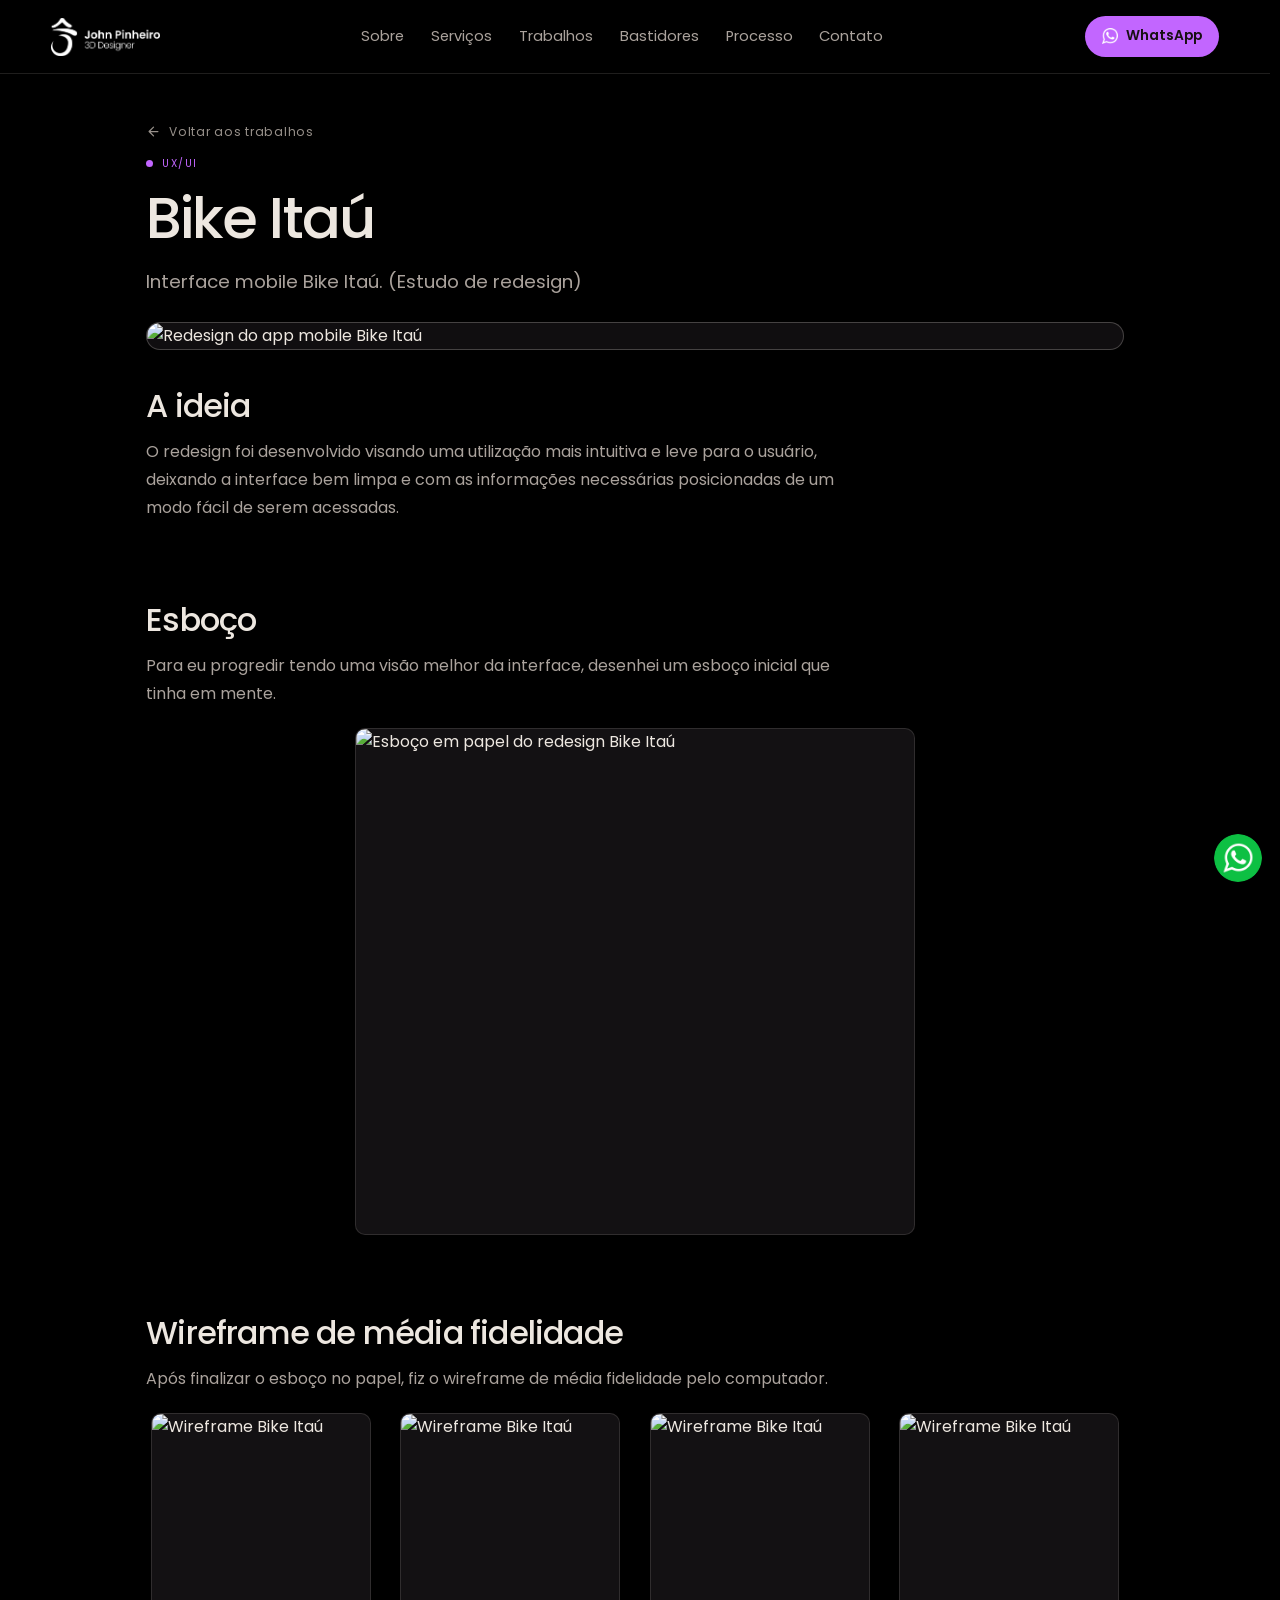
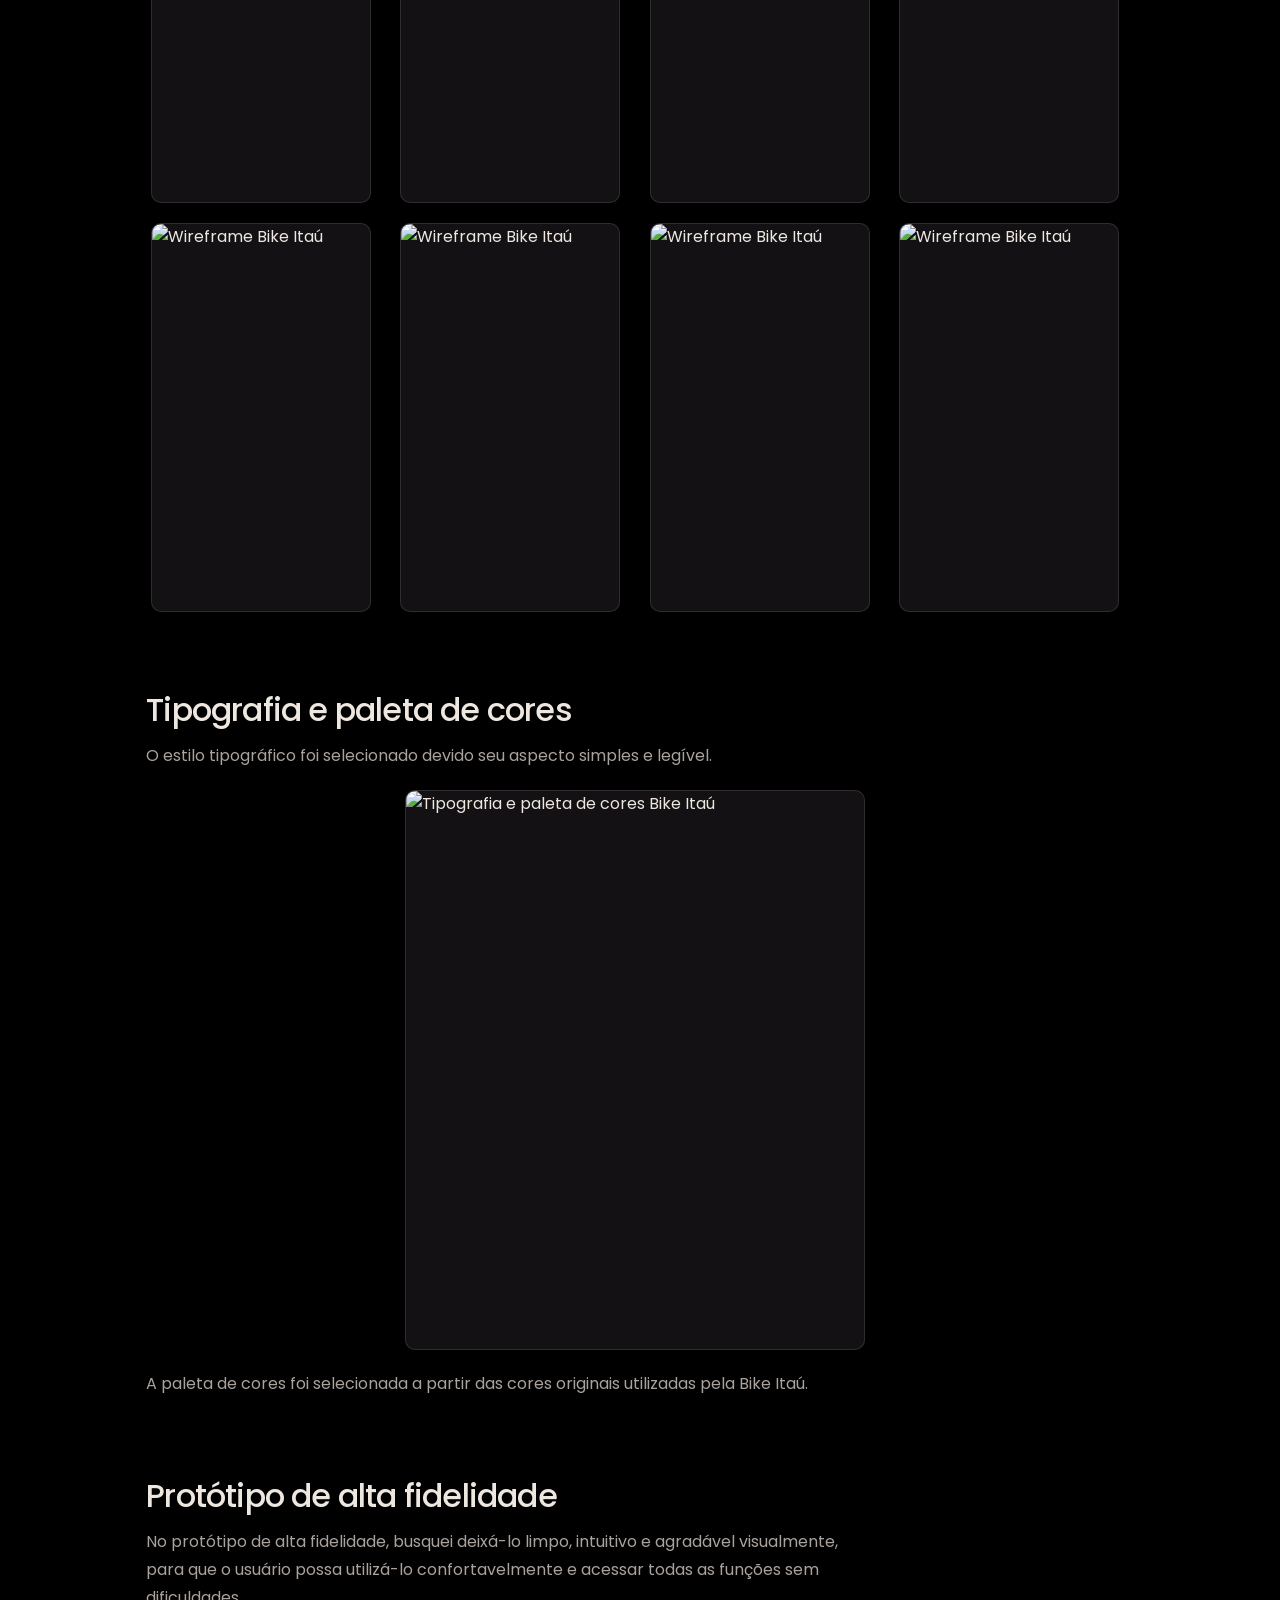
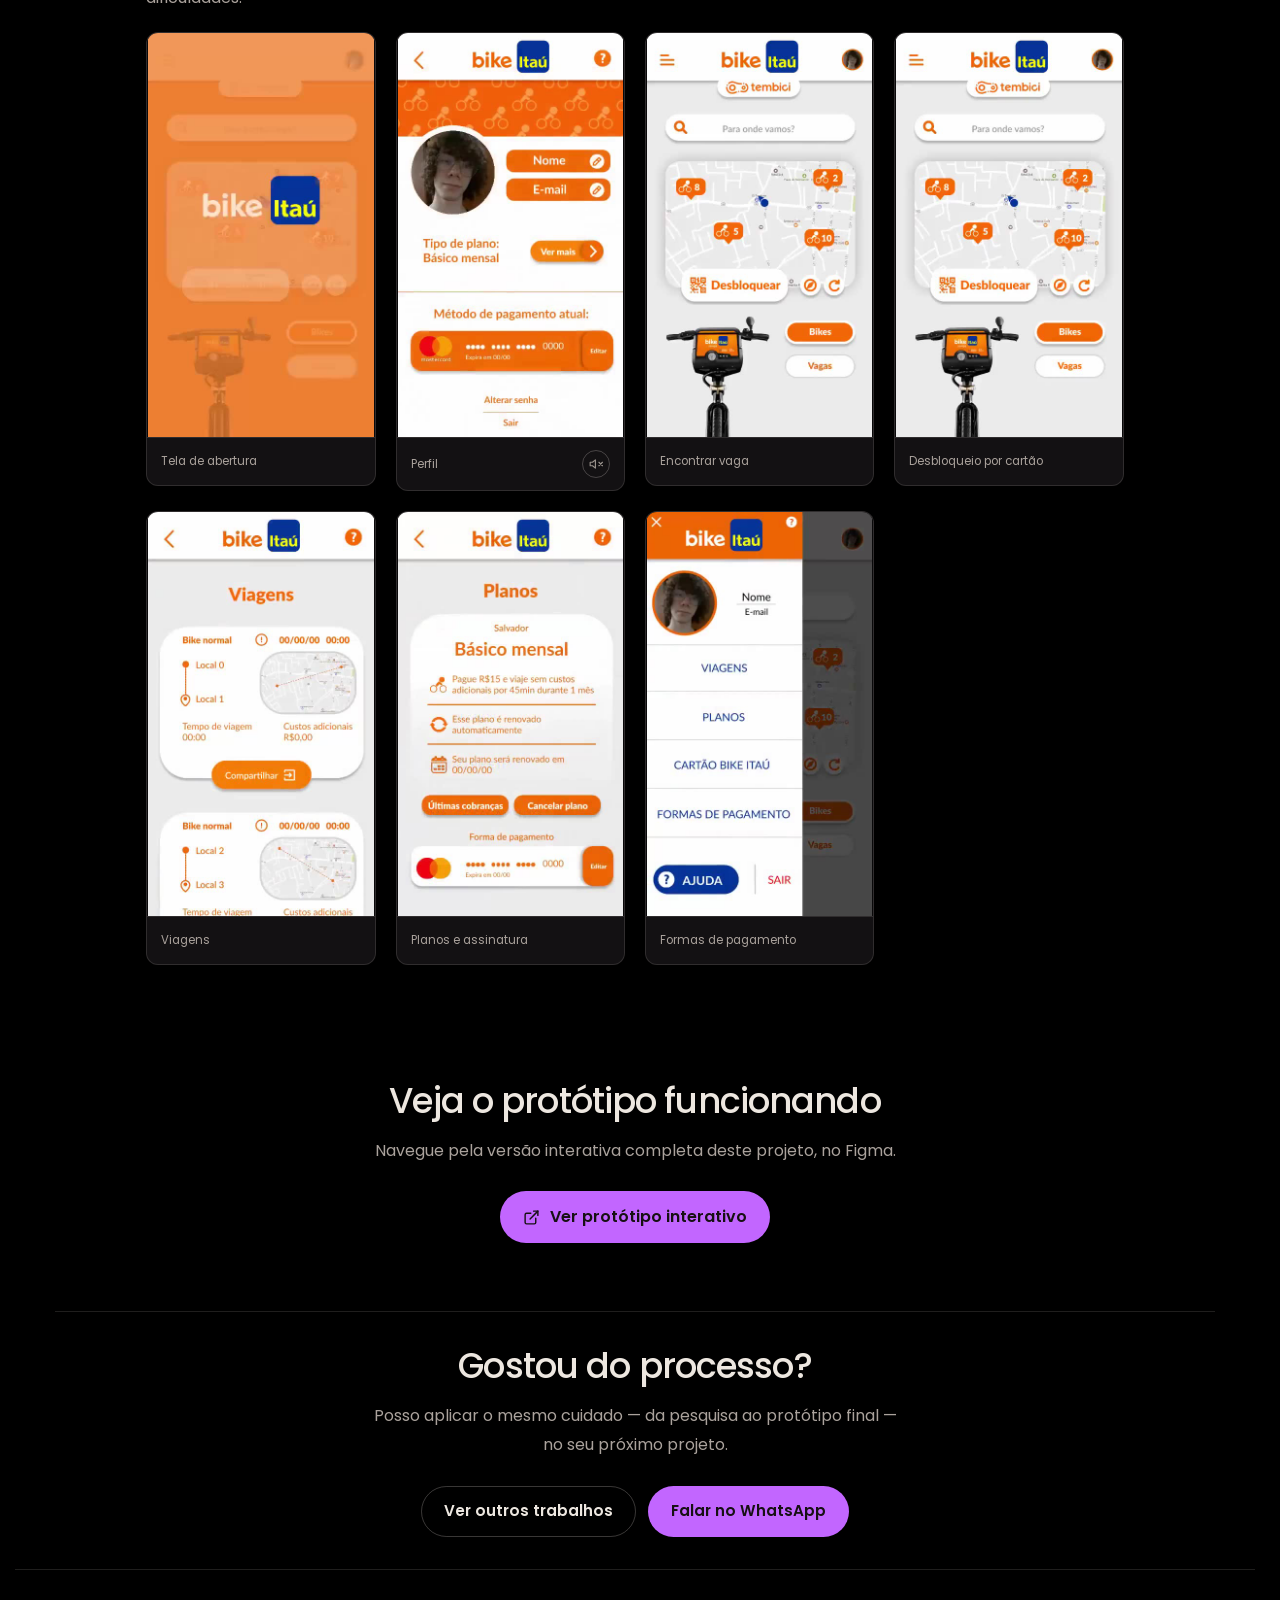
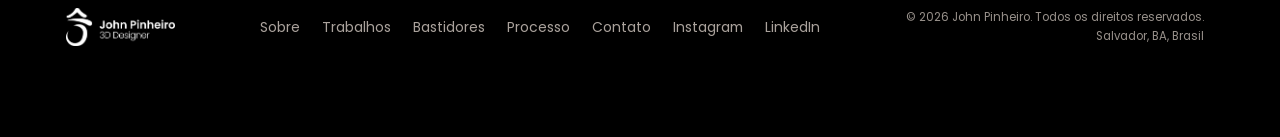
==== commit c65c9a6a: "att4" ====
--- a/projeto-bike-itau.html
+++ b/projeto-bike-itau.html
@@ -74,8 +74,8 @@
   </section>
   <section class="case-block" id="etapa-3" aria-labelledby="titulo-etapa-3">
     <div class="case-block__inner"><h2 id="titulo-etapa-3">Wireframe de média fidelidade</h2><p>Após finalizar o esboço no papel, fiz o wireframe de média fidelidade pelo computador.</p></div>
-    <div class="case-row case-row--portrait case-row--h300"><figure class="case-screen"><img src="https://static.wixstatic.com/media/3dc6ee_9406995a30b546caa4fa566e530b64be~mv2.png/v1/fill/w_375,h_667,al_c,q_85,enc_avif,quality_auto/download%20(32).png" width="375" height="667" alt="Wireframe Bike Itaú" loading="lazy"><figcaption>Wireframe Bike Itaú</figcaption></figure><figure class="case-screen"><img src="https://static.wixstatic.com/media/3dc6ee_4c77fd4ec7454978b1827fe544098f0b~mv2.png/v1/fill/w_375,h_667,al_c,q_85,enc_avif,quality_auto/download%20(33).png" width="375" height="667" alt="Wireframe Bike Itaú" loading="lazy"><figcaption>Wireframe Bike Itaú</figcaption></figure><figure class="case-screen"><img src="https://static.wixstatic.com/media/3dc6ee_dcac30dbc8c849ec8eb09b246634b969~mv2.png/v1/fill/w_375,h_667,al_c,q_85,enc_avif,quality_auto/download%20(34).png" width="375" height="667" alt="Wireframe Bike Itaú" loading="lazy"><figcaption>Wireframe Bike Itaú</figcaption></figure><figure class="case-screen"><img src="https://static.wixstatic.com/media/3dc6ee_a6092f99eefd4e7ebf86909dbf32a6cc~mv2.png/v1/fill/w_375,h_667,al_c,q_85,enc_avif,quality_auto/download%20(35).png" width="375" height="667" alt="Wireframe Bike Itaú" loading="lazy"><figcaption>Wireframe Bike Itaú</figcaption></figure></div>
-    <div class="case-row case-row--portrait case-row--h300"><figure class="case-screen"><img src="https://static.wixstatic.com/media/3dc6ee_875555e3fc4c401cbda39a458e4483b1~mv2.png/v1/fill/w_375,h_667,al_c,q_85,enc_avif,quality_auto/download%20(36).png" width="375" height="667" alt="Wireframe Bike Itaú" loading="lazy"><figcaption>Wireframe Bike Itaú</figcaption></figure><figure class="case-screen"><img src="https://static.wixstatic.com/media/3dc6ee_3bc86f374be94b5e82257f44fd116883~mv2.png/v1/fill/w_375,h_667,al_c,q_85,enc_avif,quality_auto/download%20(37).png" width="375" height="667" alt="Wireframe Bike Itaú" loading="lazy"><figcaption>Wireframe Bike Itaú</figcaption></figure><figure class="case-screen"><img src="https://static.wixstatic.com/media/3dc6ee_f17f96f4667b497787b6fde532f4bebd~mv2.png/v1/fill/w_375,h_667,al_c,q_85,enc_avif,quality_auto/download%20(38).png" width="375" height="667" alt="Wireframe Bike Itaú" loading="lazy"><figcaption>Wireframe Bike Itaú</figcaption></figure><figure class="case-screen"><img src="https://static.wixstatic.com/media/3dc6ee_6fe43e3ba3b0401bbe645b6611ebef46~mv2.png/v1/fill/w_375,h_667,al_c,q_85,enc_avif,quality_auto/download%20(39).png" width="375" height="667" alt="Wireframe Bike Itaú" loading="lazy"><figcaption>Wireframe Bike Itaú</figcaption></figure></div>
+    <div class="case-row case-row--portrait case-row--h300"><figure class="case-screen"><img src="https://static.wixstatic.com/media/3dc6ee_9406995a30b546caa4fa566e530b64be~mv2.png/v1/fill/w_375,h_667,al_c,q_85,enc_avif,quality_auto/download%20(32).png" width="375" height="667" alt="Wireframe Bike Itaú" loading="lazy"></figure><figure class="case-screen"><img src="https://static.wixstatic.com/media/3dc6ee_4c77fd4ec7454978b1827fe544098f0b~mv2.png/v1/fill/w_375,h_667,al_c,q_85,enc_avif,quality_auto/download%20(33).png" width="375" height="667" alt="Wireframe Bike Itaú" loading="lazy"></figure><figure class="case-screen"><img src="https://static.wixstatic.com/media/3dc6ee_dcac30dbc8c849ec8eb09b246634b969~mv2.png/v1/fill/w_375,h_667,al_c,q_85,enc_avif,quality_auto/download%20(34).png" width="375" height="667" alt="Wireframe Bike Itaú" loading="lazy"></figure><figure class="case-screen"><img src="https://static.wixstatic.com/media/3dc6ee_a6092f99eefd4e7ebf86909dbf32a6cc~mv2.png/v1/fill/w_375,h_667,al_c,q_85,enc_avif,quality_auto/download%20(35).png" width="375" height="667" alt="Wireframe Bike Itaú" loading="lazy"></figure></div>
+    <div class="case-row case-row--portrait case-row--h300"><figure class="case-screen"><img src="https://static.wixstatic.com/media/3dc6ee_875555e3fc4c401cbda39a458e4483b1~mv2.png/v1/fill/w_375,h_667,al_c,q_85,enc_avif,quality_auto/download%20(36).png" width="375" height="667" alt="Wireframe Bike Itaú" loading="lazy"></figure><figure class="case-screen"><img src="https://static.wixstatic.com/media/3dc6ee_3bc86f374be94b5e82257f44fd116883~mv2.png/v1/fill/w_375,h_667,al_c,q_85,enc_avif,quality_auto/download%20(37).png" width="375" height="667" alt="Wireframe Bike Itaú" loading="lazy"></figure><figure class="case-screen"><img src="https://static.wixstatic.com/media/3dc6ee_f17f96f4667b497787b6fde532f4bebd~mv2.png/v1/fill/w_375,h_667,al_c,q_85,enc_avif,quality_auto/download%20(38).png" width="375" height="667" alt="Wireframe Bike Itaú" loading="lazy"></figure><figure class="case-screen"><img src="https://static.wixstatic.com/media/3dc6ee_6fe43e3ba3b0401bbe645b6611ebef46~mv2.png/v1/fill/w_375,h_667,al_c,q_85,enc_avif,quality_auto/download%20(39).png" width="375" height="667" alt="Wireframe Bike Itaú" loading="lazy"></figure></div>
   </section>
   <section class="case-block" id="etapa-4" aria-labelledby="titulo-etapa-4">
     <div class="case-block__inner"><h2 id="titulo-etapa-4">Tipografia e paleta de cores</h2><p>O estilo tipográfico foi selecionado devido seu aspecto simples e legível.</p></div>
--- a/assets/case-layout.css
+++ b/assets/case-layout.css
@@ -58,6 +58,8 @@
   .case-personas, .case-quotes { grid-template-columns: 1fr; }
   .case-study .case-row { grid-template-columns: 1fr; }
   .case-study .case-row--portrait { grid-template-columns: repeat(2,minmax(0,1fr)); gap: 14px; }
+  .case-study .case-row--app-preview { grid-template-columns: repeat(3,minmax(0,1fr)); gap: 8px; }
+  .case-row--app-preview .case-screen figcaption { font-size: .65rem; overflow-wrap: anywhere; }
   .case-study .case-video-grid { grid-template-columns: repeat(2,minmax(0,1fr)); gap: 14px; }
   .case-study .case-proto { margin-inline: var(--pad); }
 }
